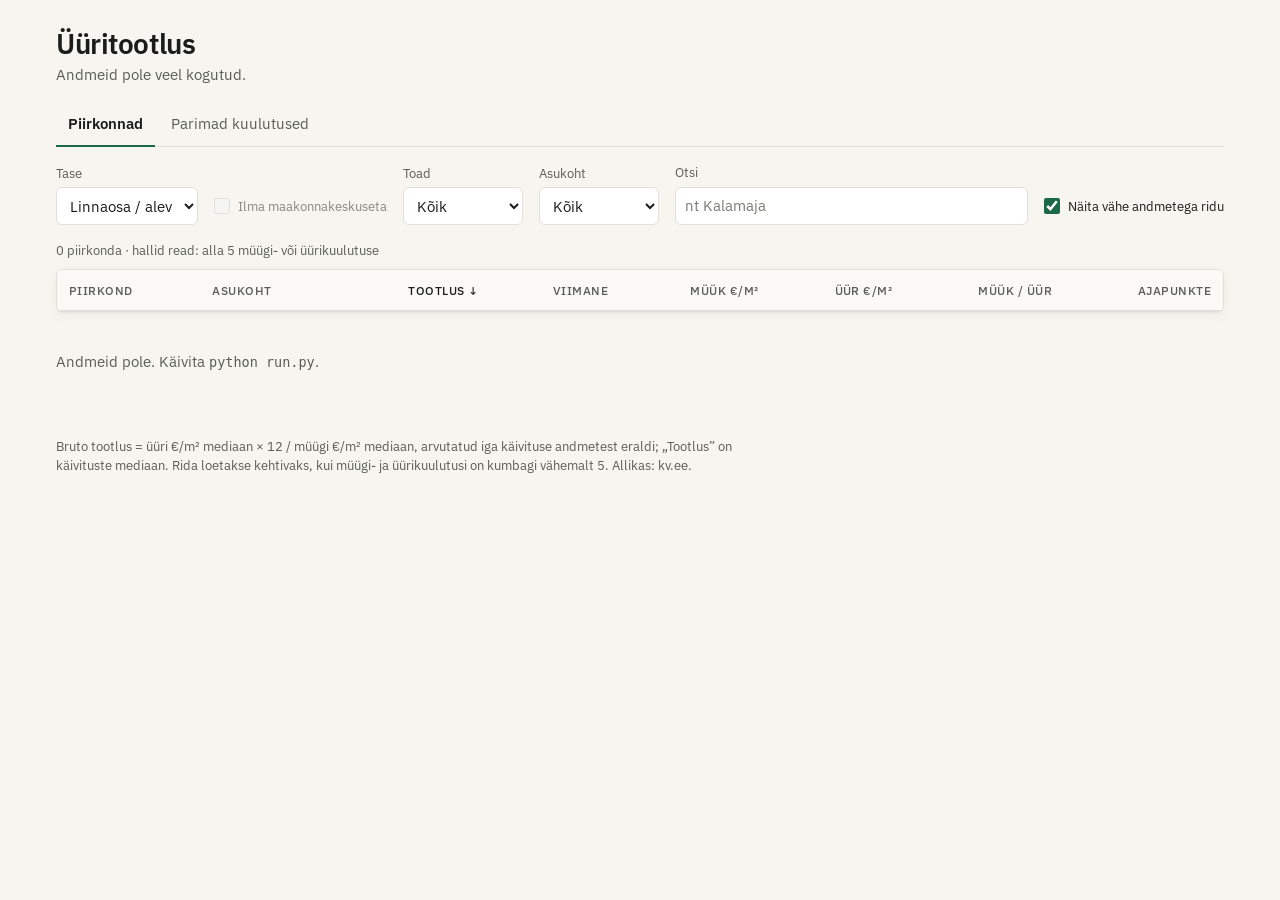
==== docs/index.html @ c7074e28 "feat: veebileht piirkondade ja kuulutuste vaatega Co-Authored-By: Claude Opus 5.5 <noreply@anthropic" ====
<!doctype html>
<html lang="et">
<head>
  <meta charset="utf-8">
  <meta name="viewport" content="width=device-width, initial-scale=1">
  <meta name="color-scheme" content="light dark">
  <title>Üüritootlus</title>
  <link rel="preconnect" href="https://fonts.googleapis.com">
  <link rel="preconnect" href="https://fonts.gstatic.com" crossorigin>
  <link rel="stylesheet" href="https://fonts.googleapis.com/css2?family=IBM+Plex+Sans:wght@400;500;600&display=swap">
  <link rel="stylesheet" href="style.css">
</head>
<body>
  <header class="top">
    <div>
      <h1>Üüritootlus</h1>
      <p class="sub" id="meta">Laen andmeid…</p>
    </div>
    <div class="run" id="run" hidden>
      <button id="run-btn" type="button">Käivita uuesti</button>
      <p class="run-log" id="run-log" aria-live="polite"></p>
    </div>
  </header>

  <nav class="tabs" role="tablist" aria-label="Vaade">
    <button role="tab" data-view="regions" aria-selected="true">Piirkonnad</button>
    <button role="tab" data-view="listings" aria-selected="false">Parimad kuulutused</button>
  </nav>

  <section class="filters" aria-label="Filtrid">
    <label class="f-level">Tase
      <select id="level">
        <option value="county">Maakond</option>
        <option value="city">Linn / vald</option>
        <option value="district" selected>Linnaosa / alev</option>
        <option value="subdistrict">Asum / küla</option>
      </select>
    </label>
    <label class="f-excenter check"><input type="checkbox" id="ex-center"> Ilma maakonnakeskuseta</label>
    <label>Toad
      <select id="rooms">
        <option value="all">Kõik</option><option value="1">1</option><option value="2">2</option>
        <option value="3">3</option><option value="4+">4+</option>
      </select>
    </label>
    <label>Asukoht
      <select id="parent"><option value="">Kõik</option></select>
    </label>
    <label class="grow">Otsi <input type="search" id="query" placeholder="nt Kalamaja"></label>
    <label class="check"><input type="checkbox" id="show-thin" checked> Näita vähe andmetega ridu</label>
  </section>

  <main>
    <p class="hint" id="hint" aria-live="polite"></p>
    <div class="table-wrap" tabindex="0" role="region" aria-label="Tulemuste tabel"><table id="table"><thead></thead><tbody></tbody></table></div>
    <p class="empty" id="empty" hidden>Andmeid pole. Käivita <code>python run.py</code>.</p>
  </main>

  <footer class="foot">
    Bruto tootlus = üüri €/m² mediaan × 12 / müügi €/m² mediaan, arvutatud iga käivituse andmetest eraldi;
    „Tootlus” on käivituste mediaan. Rida loetakse kehtivaks, kui müügi- ja üürikuulutusi on kumbagi vähemalt 5.
    Allikas: kv.ee.
  </footer>
  <script src="app.js"></script>
</body>
</html>
---- docs/style.css ----
:root {
  color-scheme: light dark;
  --bg: #f6f5f0; --surface: #ffffff; --ink: #1b1d1a; --muted: #5a5d56; --line: #e1dfd7;
  --accent: #1a6847; --accent-ink: #ffffff; --thin: #767971; --head-bg: #faf9f5;
  --radius: 6px; --font: "IBM Plex Sans", system-ui, -apple-system, "Segoe UI", sans-serif;
  --shadow: 0 1px 2px rgb(30 30 20 / .06), 0 4px 14px rgb(30 30 20 / .04);
}
@media (prefers-color-scheme: dark) {
  :root { --bg: #131512; --surface: #1c1f1b; --ink: #ebeae4; --muted: #a0a299; --line: #2d312b;
    --accent: #62c79a; --accent-ink: #0b1a13; --thin: #7d8077; --head-bg: #20231f; --shadow: none; }
}
* { box-sizing: border-box; }
html { -webkit-text-size-adjust: 100%; }
body { margin: 0; background: var(--bg); color: var(--ink); font: 15px/1.5 var(--font); }
::selection { background: color-mix(in srgb, var(--accent) 30%, transparent); }
:focus-visible { outline: 2px solid var(--accent); outline-offset: 2px; }
.top, .tabs, .filters, main, .foot { max-width: 1200px; margin: 0 auto; padding-left: 16px; padding-right: 16px; }
.top { display: flex; justify-content: space-between; align-items: flex-end; gap: 16px; padding-top: 28px; padding-bottom: 16px; flex-wrap: wrap; }
h1 { margin: 0; font-size: 1.75rem; font-weight: 600; letter-spacing: -0.015em; line-height: 1.15; text-wrap: balance; }
.sub { margin: 4px 0 0; color: var(--muted); }
.run { text-align: right; }
.run button { background: var(--accent); color: var(--accent-ink); border: 0; border-radius: var(--radius); padding: 10px 16px; min-height: 44px; font: inherit; font-weight: 600; cursor: pointer; transition: filter .15s; }
.run button:hover:not(:disabled) { filter: brightness(1.08); }
.run button:disabled { opacity: .6; cursor: progress; }
.run-log { margin: 6px 0 0; color: var(--muted); font-size: 13px; min-height: 1.2em; }
.tabs { display: flex; gap: 4px; position: relative; }
.tabs::after { content: ""; position: absolute; left: 16px; right: 16px; bottom: 0; border-bottom: 1px solid var(--line); }
.tabs button { background: none; border: 0; border-bottom: 2px solid transparent; padding: 10px 12px; min-height: 44px; font: inherit; color: var(--muted); cursor: pointer; position: relative; z-index: 1; }
.tabs button:hover { color: var(--ink); }
.tabs button[aria-selected="true"] { color: var(--ink); border-color: var(--accent); font-weight: 600; }
.filters { display: flex; flex-wrap: wrap; gap: 12px 16px; align-items: flex-end; padding-top: 16px; padding-bottom: 8px; }
.filters label { display: flex; flex-direction: column; gap: 4px; font-size: 13px; color: var(--muted); }
.filters label.check { flex-direction: row; align-items: center; gap: 8px; padding-bottom: 9px; color: var(--ink); }
.filters label.grow { flex: 1 1 180px; }
.filters select, .filters input[type=search] { font: inherit; font-size: 15px; color: var(--ink); background: var(--surface); border: 1px solid var(--line); border-radius: var(--radius); padding: 7px 9px; min-width: 120px; min-height: 38px; max-width: 100%; }
.filters input::placeholder { color: var(--muted); opacity: .8; }
.filters input[type=checkbox] { accent-color: var(--accent); width: 16px; height: 16px; margin: 0; }
.filters label:has(input:disabled) { opacity: .5; }
[hidden] { display: none !important; }
.hint { color: var(--muted); font-size: 13px; margin: 8px 0; }
.table-wrap { overflow-x: auto; background: var(--surface); border: 1px solid var(--line); border-radius: var(--radius); box-shadow: var(--shadow); scrollbar-color: var(--line) transparent; }
table { width: 100%; border-collapse: collapse; font-variant-numeric: tabular-nums; }
th, td { padding: 9px 12px; text-align: left; border-bottom: 1px solid var(--line); white-space: nowrap; }
thead th { background: var(--head-bg); }
tbody tr:last-child td { border-bottom: 0; }
th button { all: unset; cursor: pointer; font-size: 12px; font-weight: 500; text-transform: uppercase; letter-spacing: .04em; color: var(--muted); }
th button:hover { color: var(--ink); }
th button:focus-visible { outline: 2px solid var(--accent); outline-offset: 3px; border-radius: 2px; }
th[aria-sort="ascending"] button, th[aria-sort="descending"] button { color: var(--ink); }
th[aria-sort="ascending"] button::after { content: " ↑"; }
th[aria-sort="descending"] button::after { content: " ↓"; }
.num { text-align: right; }
td.strong { font-weight: 600; color: var(--accent); }
td.muted { color: var(--muted); }
tr.thin td, tr.thin td.strong, tr.thin td.muted { color: var(--thin); font-weight: 400; }
tbody tr:hover { background: color-mix(in srgb, var(--accent) 6%, transparent); }
a { color: var(--accent); text-decoration: none; }
a:hover { text-decoration: underline; text-underline-offset: 3px; }
code { font-size: .9em; }
.empty { color: var(--muted); padding: 24px 0; }
.foot { color: var(--muted); font-size: 13px; padding-top: 24px; padding-bottom: 40px; max-width: 760px; margin-left: max(0px, calc((100% - 1200px) / 2)); }
@media (max-width: 640px) {
  .top { padding-top: 20px; }
  .filters > label:not(.check):not(.grow) { flex: 1 1 calc(50% - 8px); }
  .filters select { width: 100%; min-width: 0; }
  .filters label.grow { flex-basis: 100%; }
  .filters label.check { flex-basis: 100%; padding-bottom: 0; min-height: 32px; }
  .tabs button { flex: 1; white-space: nowrap; padding-left: 6px; padding-right: 6px; }
  td:first-child, th:first-child { position: sticky; left: 0; background: var(--surface); }
  thead th:first-child { background: var(--head-bg); }
}
@media (prefers-reduced-motion: reduce) { * { transition: none !important; } }
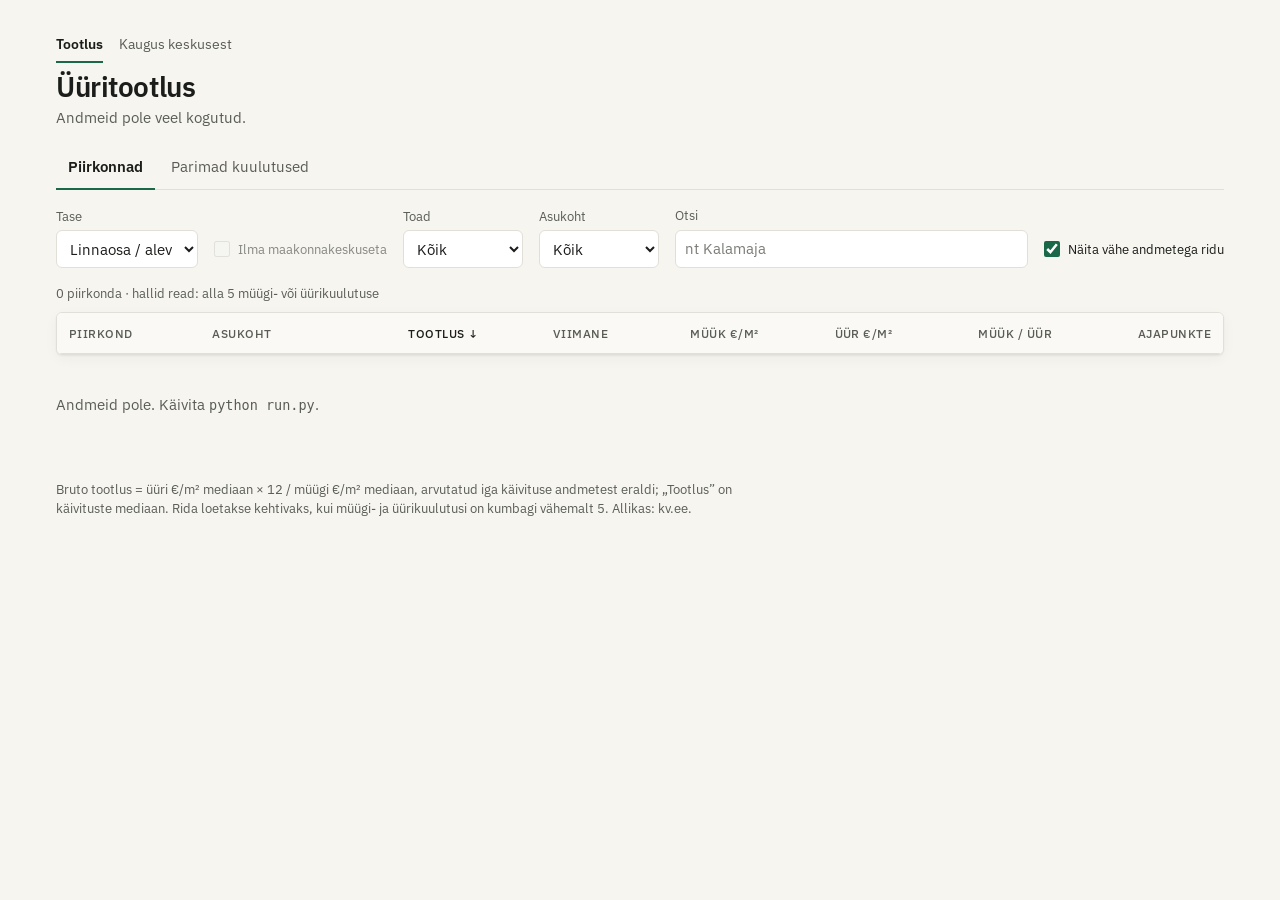
==== commit c6eeee32: "feat: leht kaugus keskusest (kaart, graafikud, alahinnatud) Co-Authored-By: Claude Opus 5.5 <noreply" ====
--- a/docs/index.html
+++ b/docs/index.html
@@ -13,6 +13,10 @@
 <body>
   <header class="top">
     <div>
+      <nav class="site-nav" aria-label="Lehed">
+        <a href="index.html" aria-current="page">Tootlus</a>
+        <a href="mudel.html">Kaugus keskusest</a>
+      </nav>
       <h1>Üüritootlus</h1>
       <p class="sub" id="meta">Laen andmeid…</p>
     </div>
--- a/docs/style.css
+++ b/docs/style.css
@@ -70,3 +70,39 @@
   thead th:first-child { background: var(--head-bg); }
 }
 @media (prefers-reduced-motion: reduce) { * { transition: none !important; } }
+
+/* --- Mudeli leht: diverging skaala (sinine = odavam kui mudel, oranž = kallim); valideeritud dataviz-validaatoriga,
+       CVD ΔE >= 20 (protan), normaalnägemine ΔE >= 26 --- */
+:root { --good: #1f6fb2; --bad: #c2551f; --neutral: #e8e6df; }
+@media (prefers-color-scheme: dark) { :root { --good: #4b97d8; --bad: #d96d3d; --neutral: #3a3e37; } }
+.site-nav { display: flex; gap: 16px; margin-bottom: 8px; font-size: 14px; }
+.site-nav a { color: var(--muted); padding: 6px 0; min-height: 32px; border-bottom: 2px solid transparent; }
+.site-nav a:hover { color: var(--ink); text-decoration: none; }
+.site-nav a[aria-current="page"] { color: var(--ink); font-weight: 600; border-bottom-color: var(--accent); }
+.stats { display: grid; grid-template-columns: repeat(auto-fit, minmax(170px, 1fr)); gap: 12px; margin: 16px 0; }
+.stat { background: var(--surface); border: 1px solid var(--line); border-radius: var(--radius); padding: 10px 12px; display: grid; gap: 2px; box-shadow: var(--shadow); font-variant-numeric: tabular-nums; }
+.stat-k { font-size: 12px; color: var(--muted); }
+.stat-v { font-weight: 600; font-size: 1.1rem; }
+.stat-v2 { color: var(--muted); }
+#map { height: 460px; border-radius: var(--radius); border: 1px solid var(--line); background: var(--head-bg); }
+.legend { display: flex; flex-wrap: wrap; align-items: center; gap: 4px 12px; font-size: 13px; color: var(--muted); margin: 8px 0 0; }
+.legend .ramp { display: inline-flex; flex-wrap: wrap; align-items: center; gap: 4px 6px; max-width: 100%; }
+.legend .bar { width: 120px; height: 10px; border-radius: 5px; border: 1px solid var(--line);
+  background: linear-gradient(90deg, var(--good), var(--neutral), var(--bad)); }
+.charts { display: grid; grid-template-columns: 1fr 1fr; gap: 16px; margin: 16px 0; }
+.charts figure { margin: 0; background: var(--surface); border: 1px solid var(--line); border-radius: var(--radius); padding: 10px 10px 6px; box-shadow: var(--shadow); }
+.charts figcaption { font-size: 13px; color: var(--muted); margin-bottom: 4px; }
+.charts svg { width: 100%; height: auto; display: block; }
+svg .grid { stroke: var(--line); stroke-width: 1; }
+svg .tick { fill: var(--muted); font-size: 11px; font-family: var(--font); font-variant-numeric: tabular-nums; }
+svg .line { fill: none; stroke: var(--accent); stroke-width: 2; stroke-linejoin: round; stroke-linecap: round; }
+main h2 { font-size: 18px; font-weight: 600; margin: 28px 0 8px; }
+main h2 + .table-wrap { margin-top: 8px; }
+.table-wrap.scroll { max-height: 440px; overflow-y: auto; }
+.table-wrap.scroll thead th { position: sticky; top: 0; z-index: 2; }
+.leaflet-container { font-family: var(--font); }
+@media (max-width: 700px) { .charts { grid-template-columns: 1fr; } }
+@media (max-width: 600px) { #map { height: 340px; } }
+main .filters { padding-left: 0; padding-right: 0; }
+.table-wrap.narrow { max-width: 640px; }
+body > .empty { max-width: 1200px; margin: 0 auto; padding: 24px 16px; }
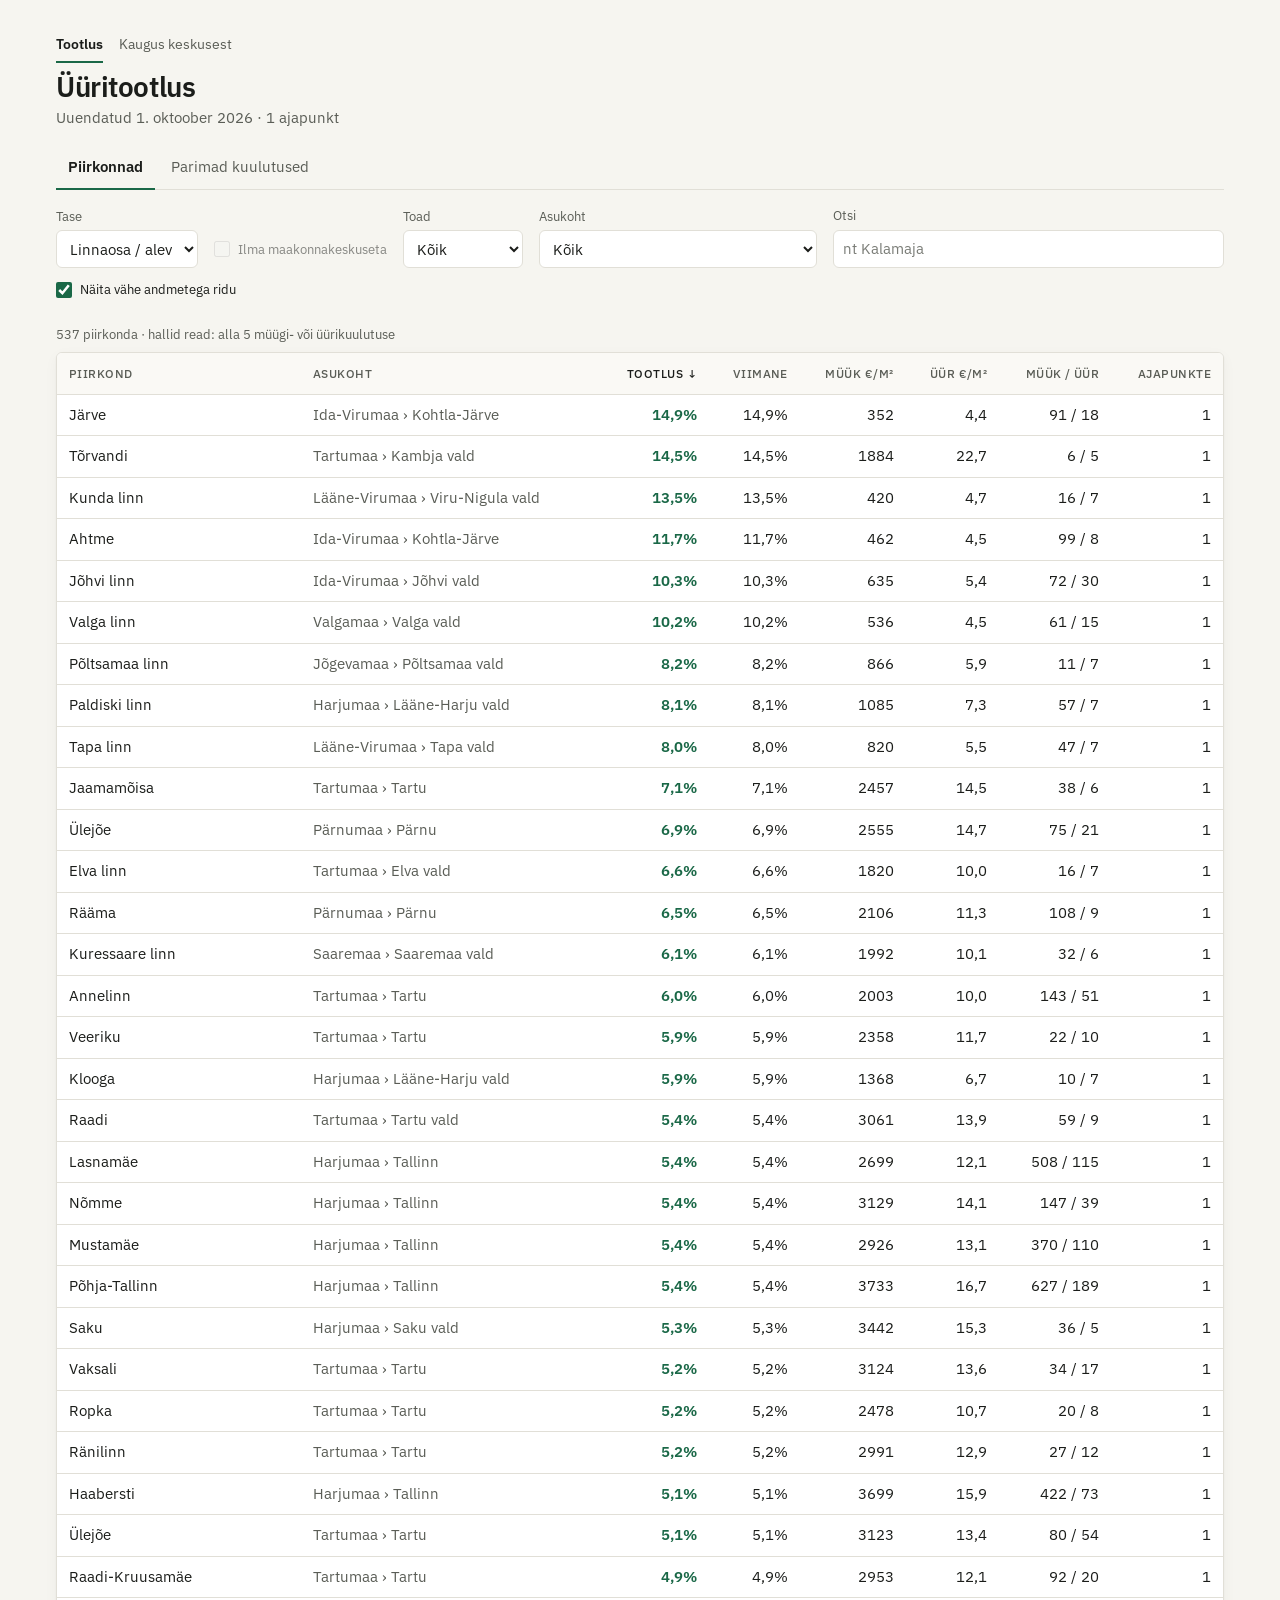
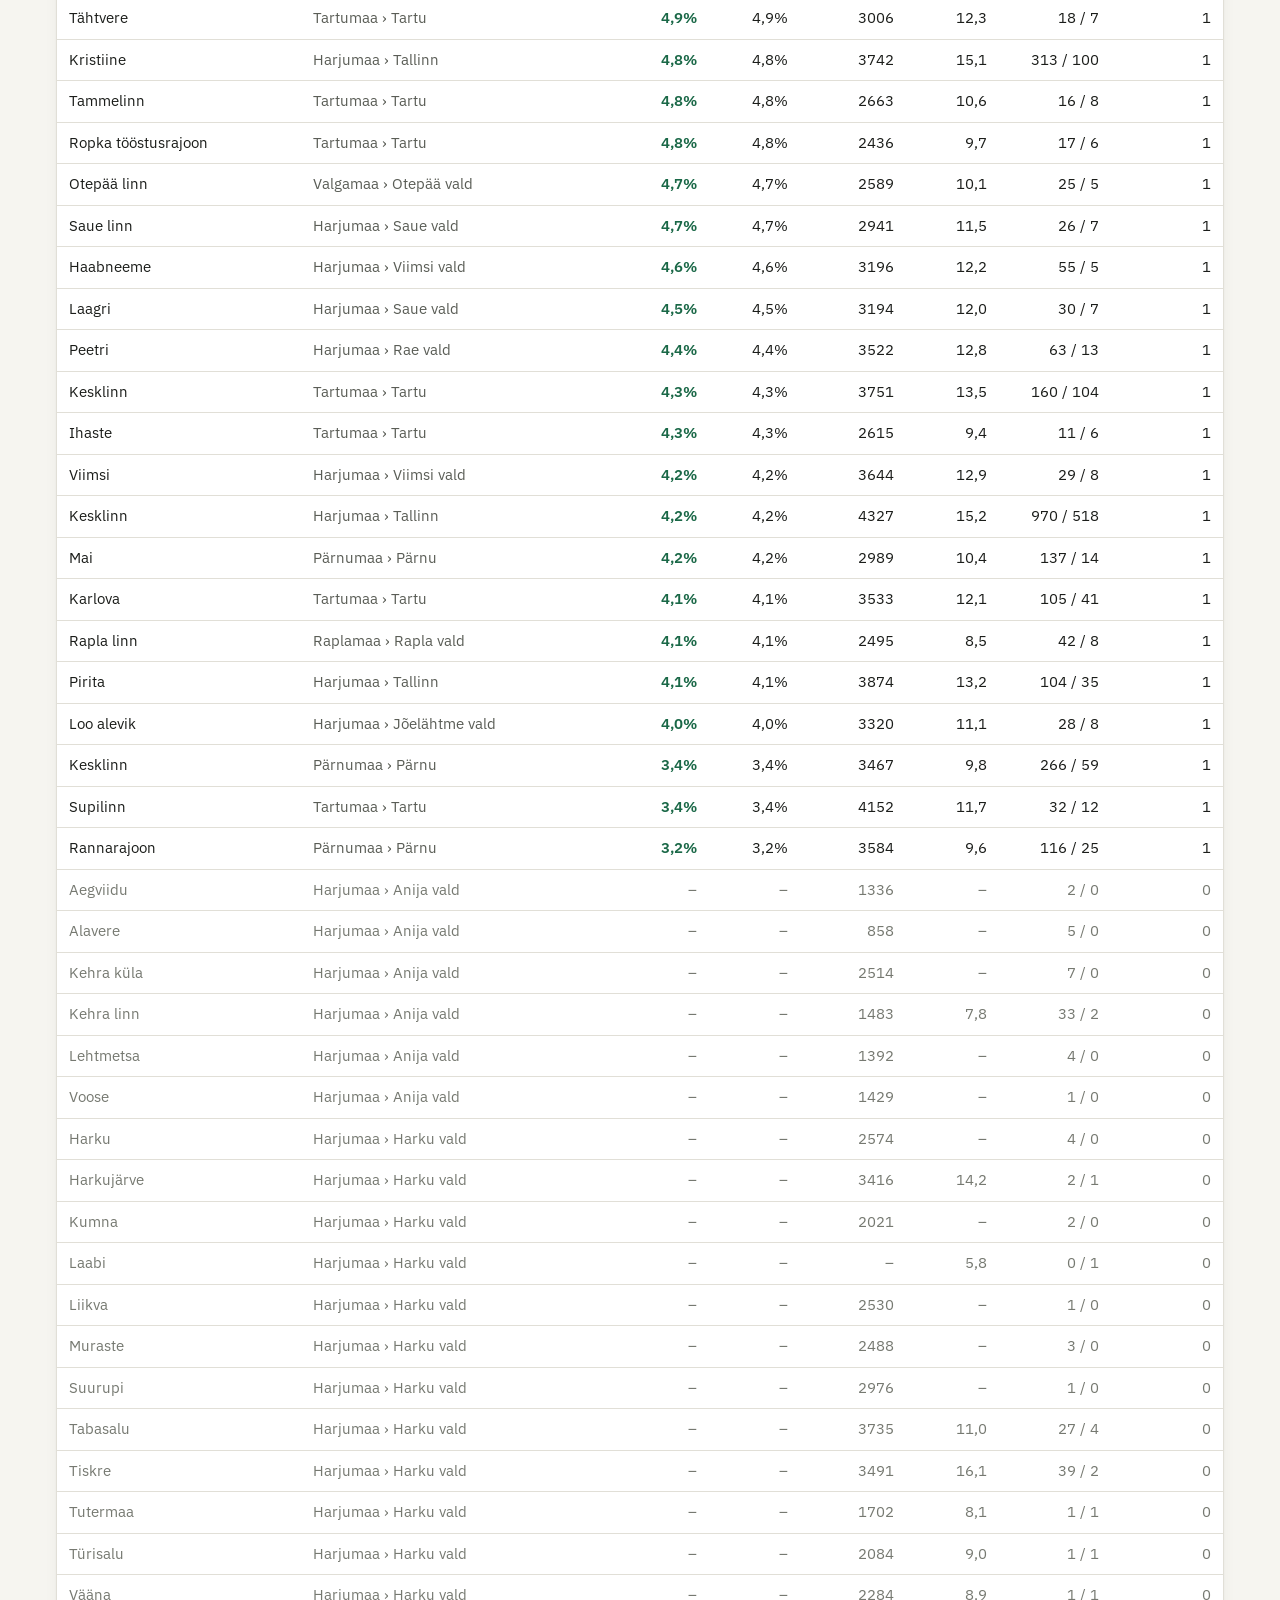
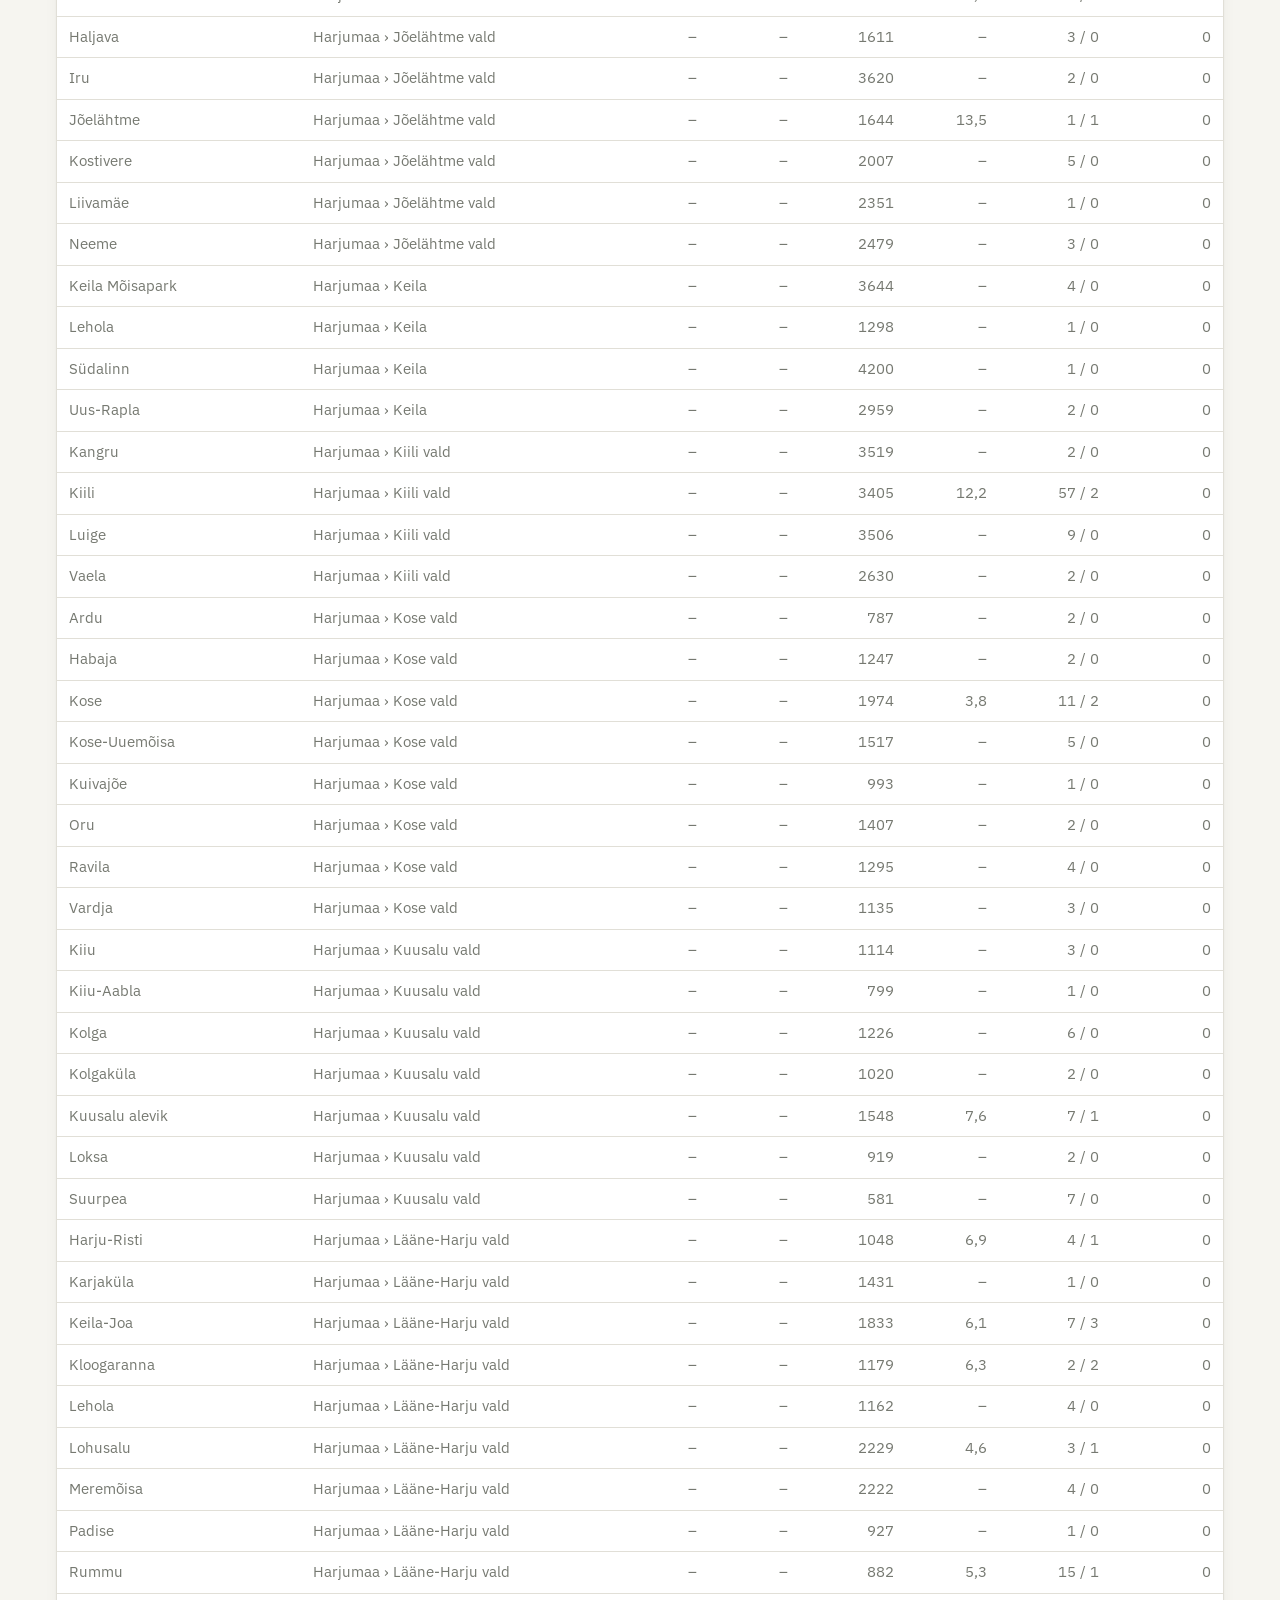
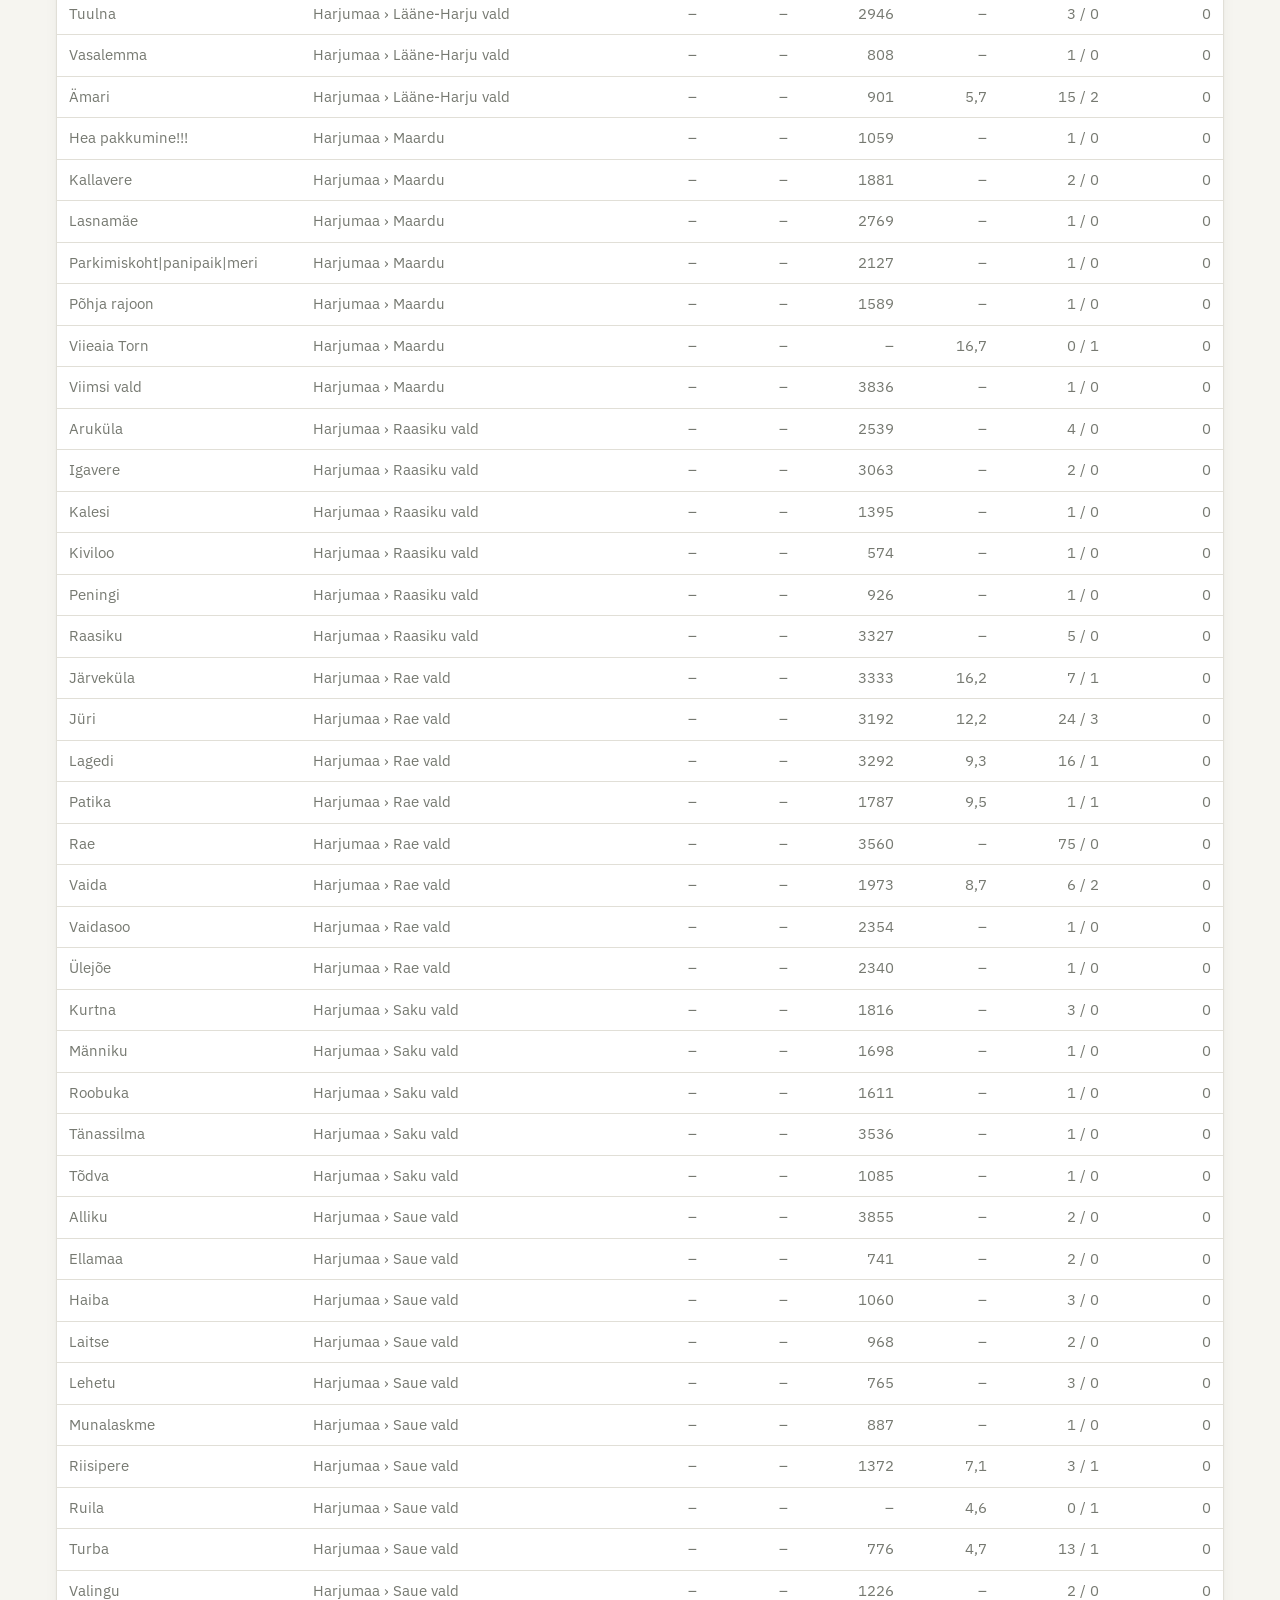
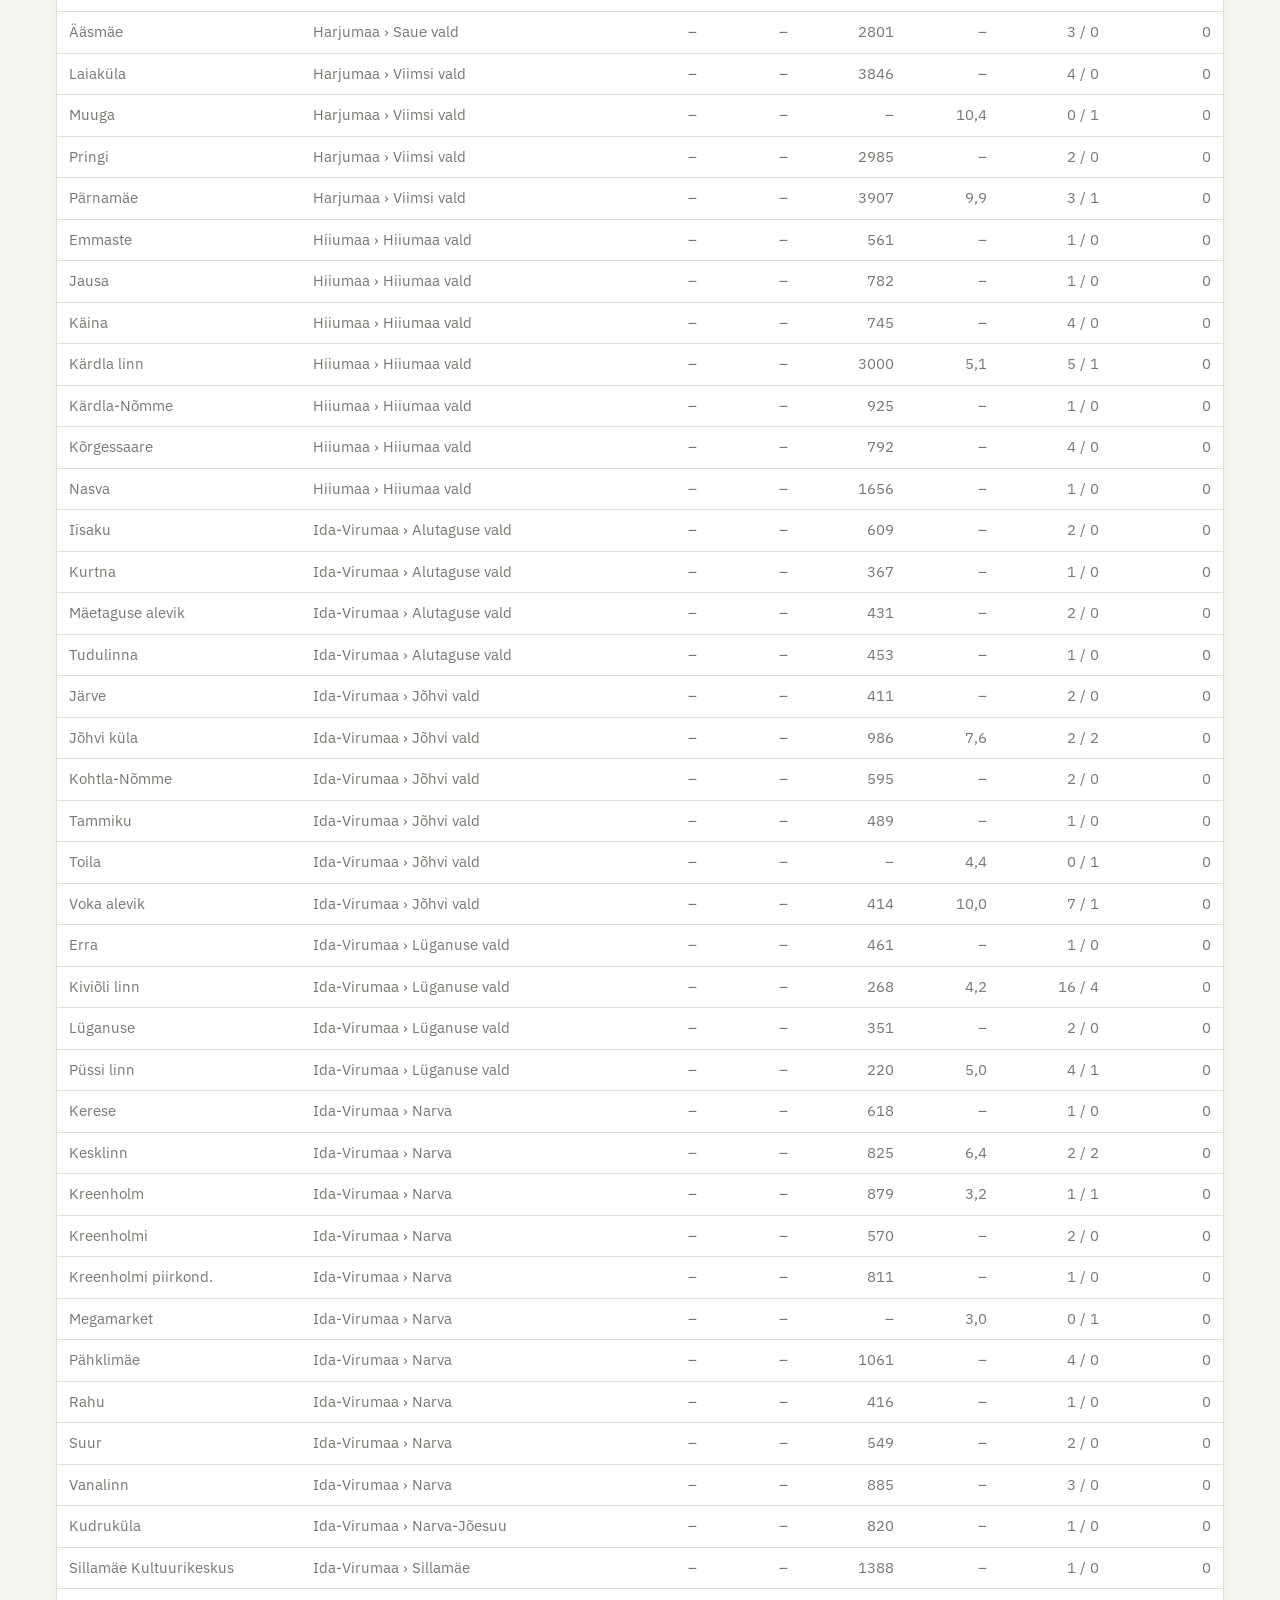
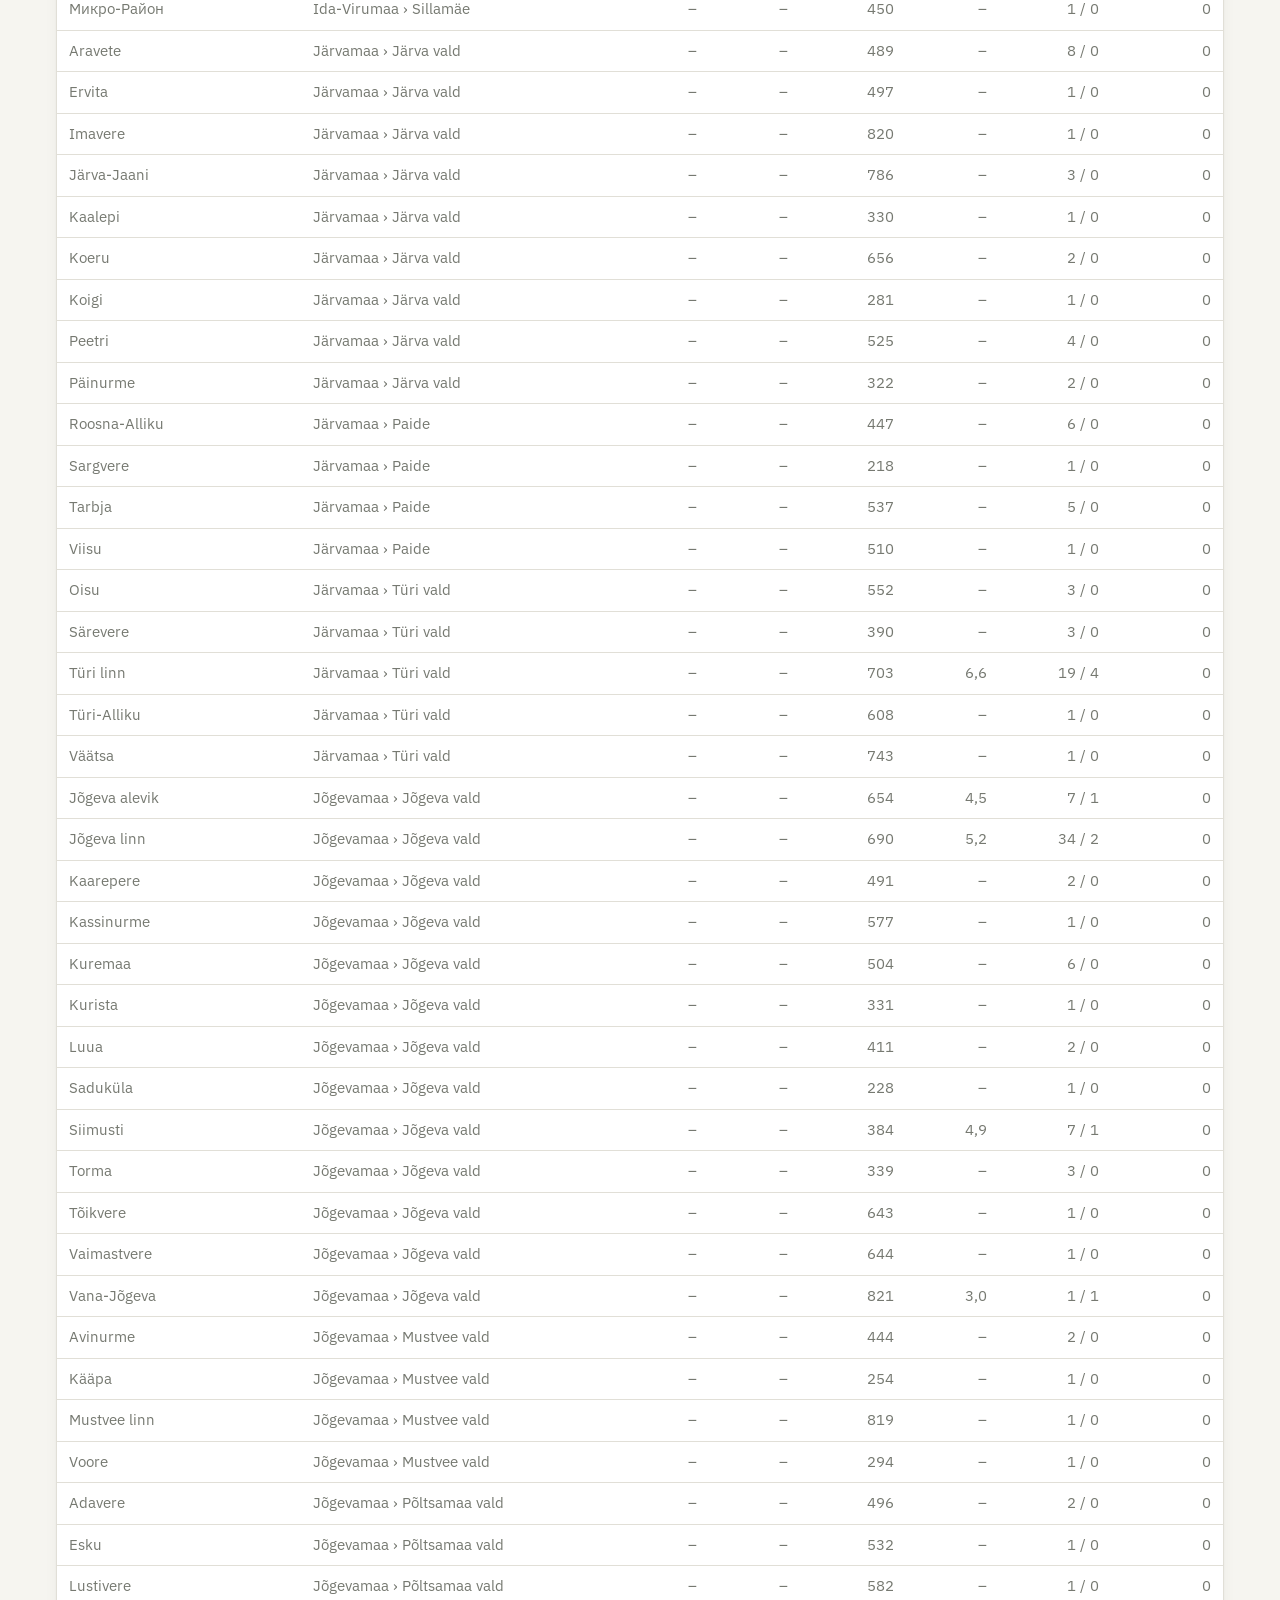
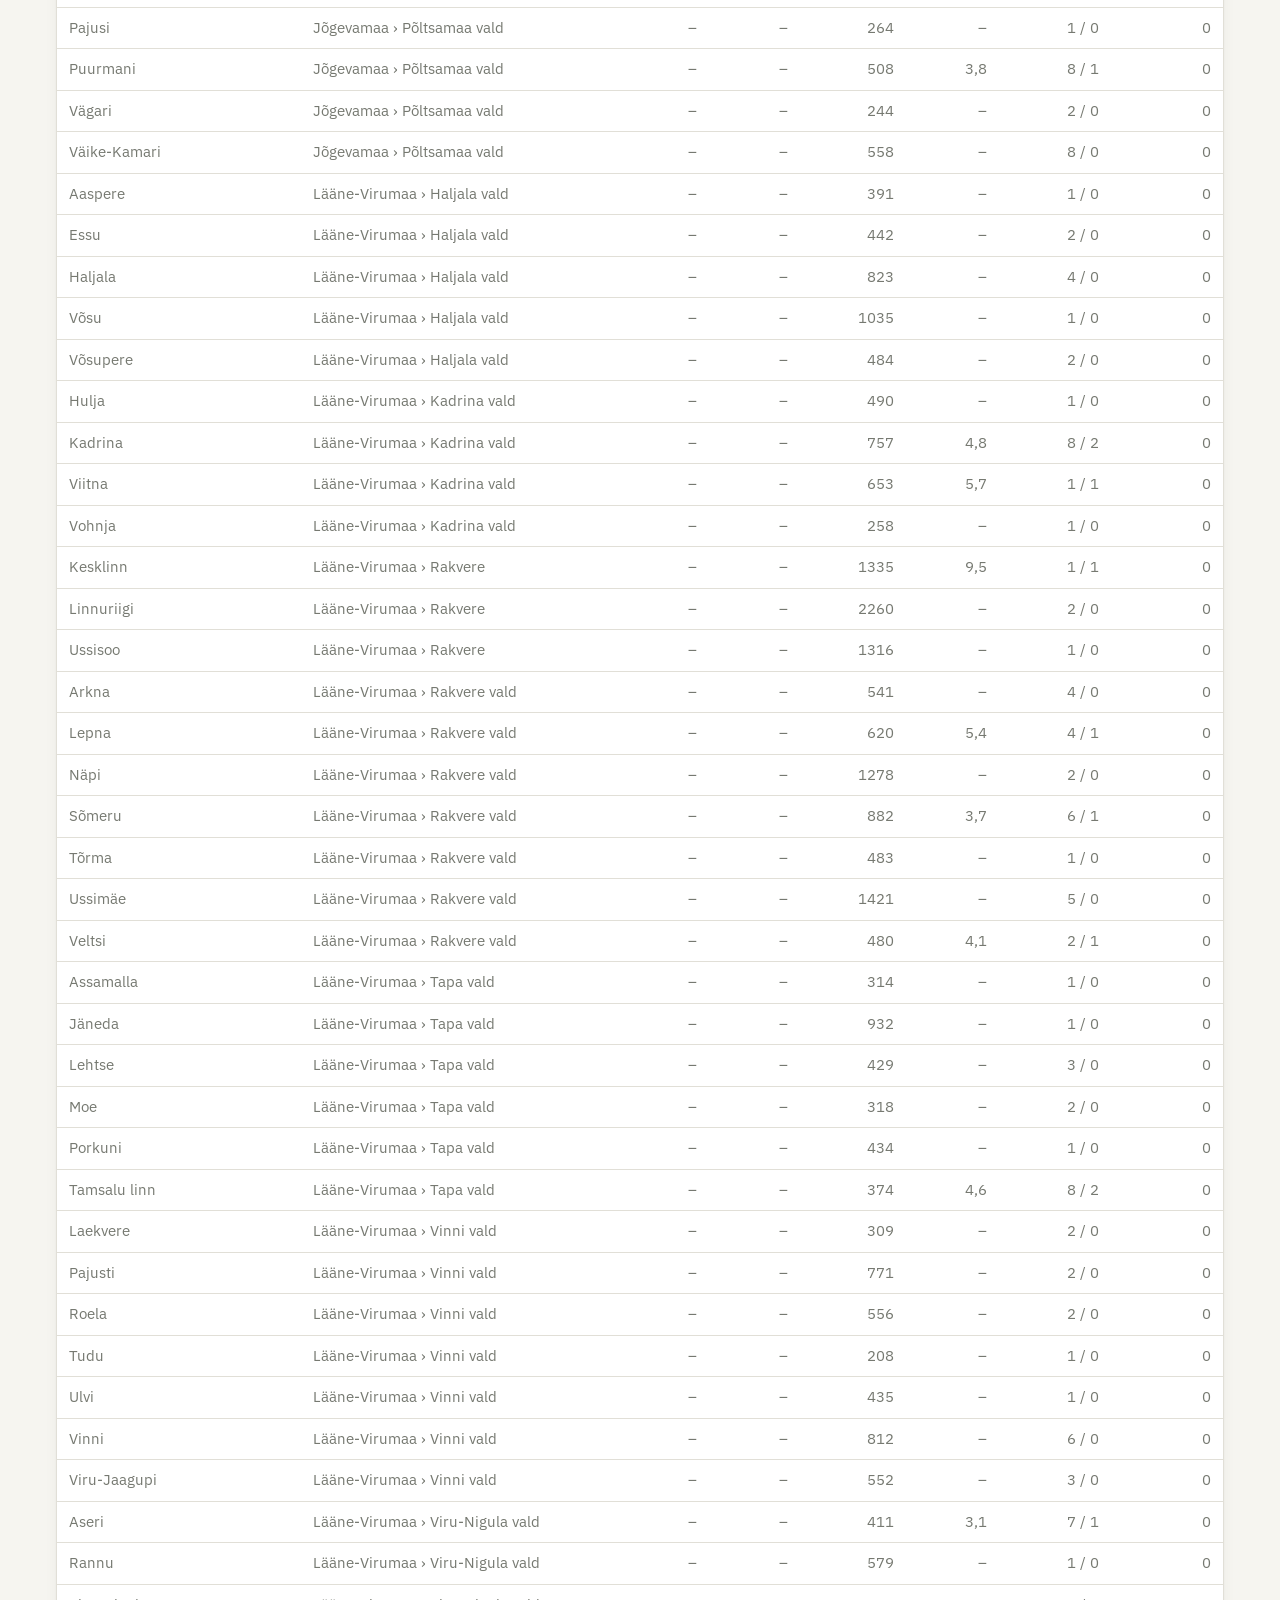
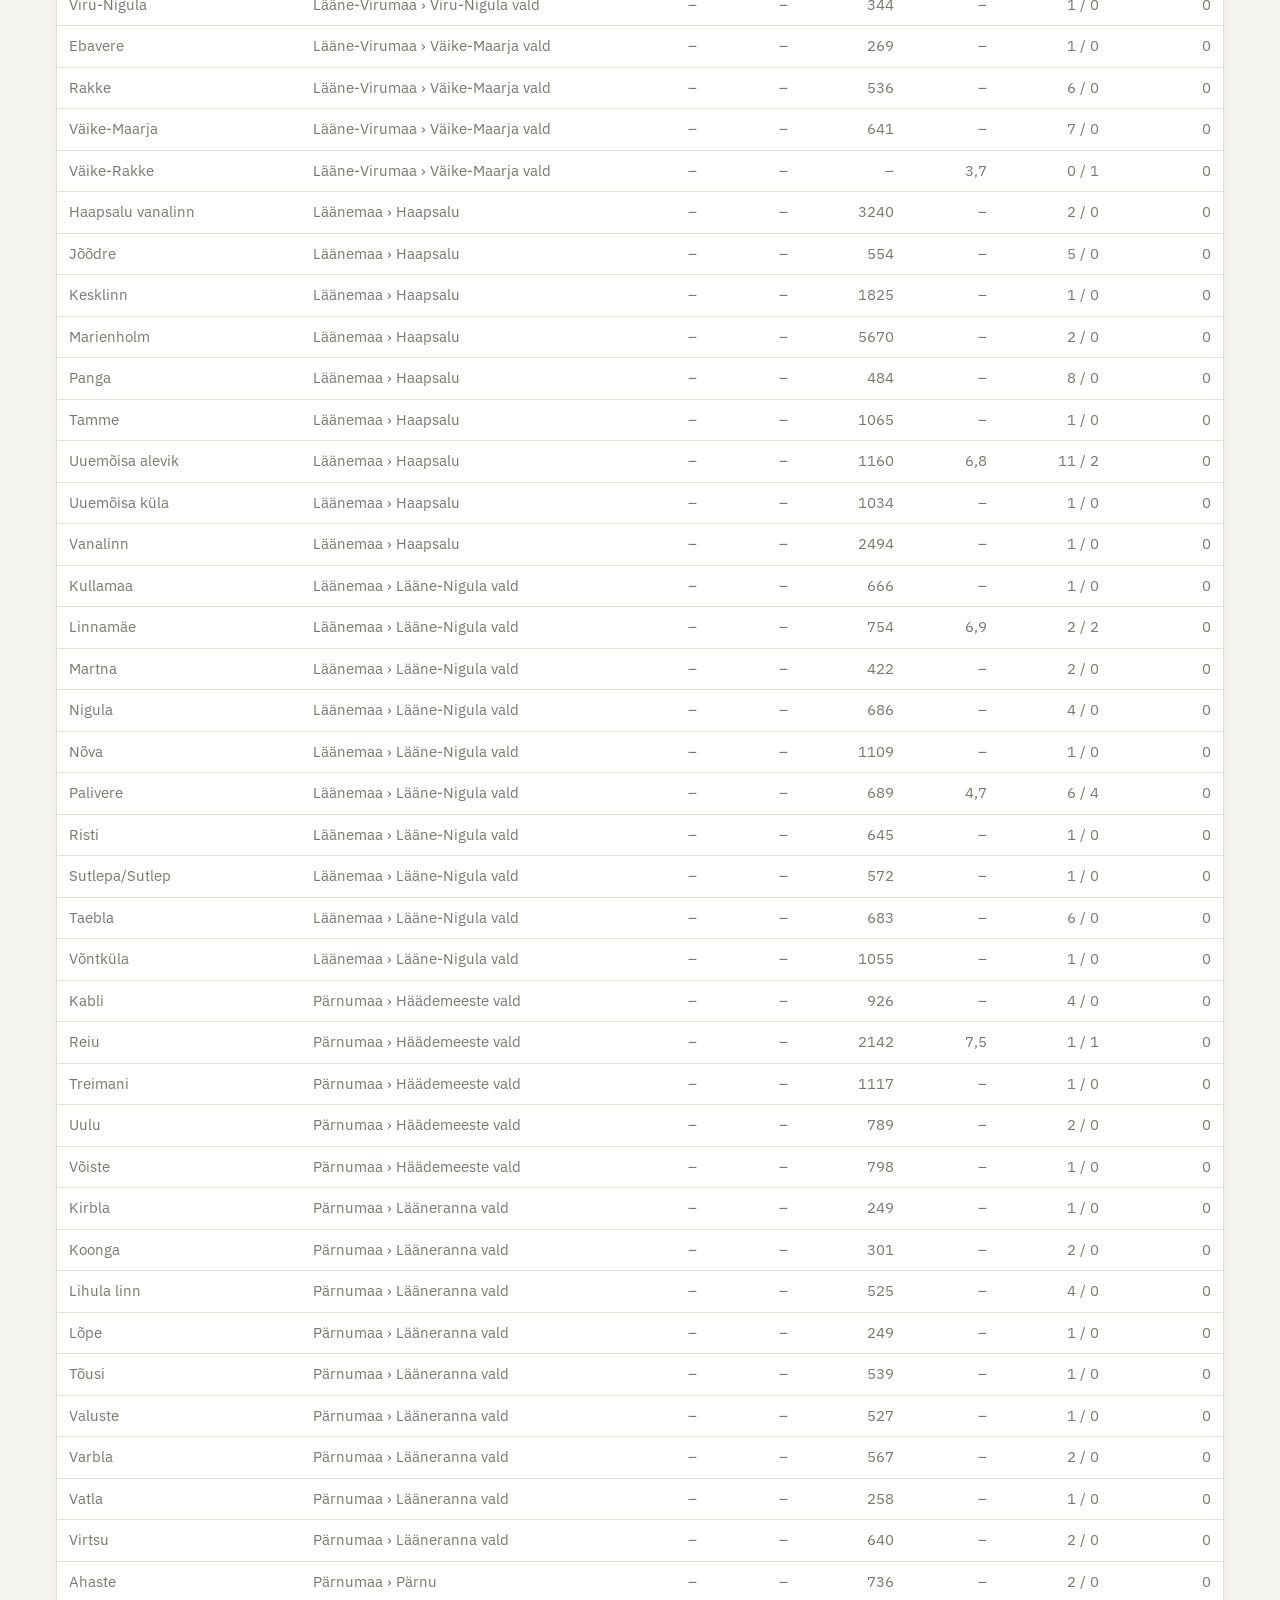
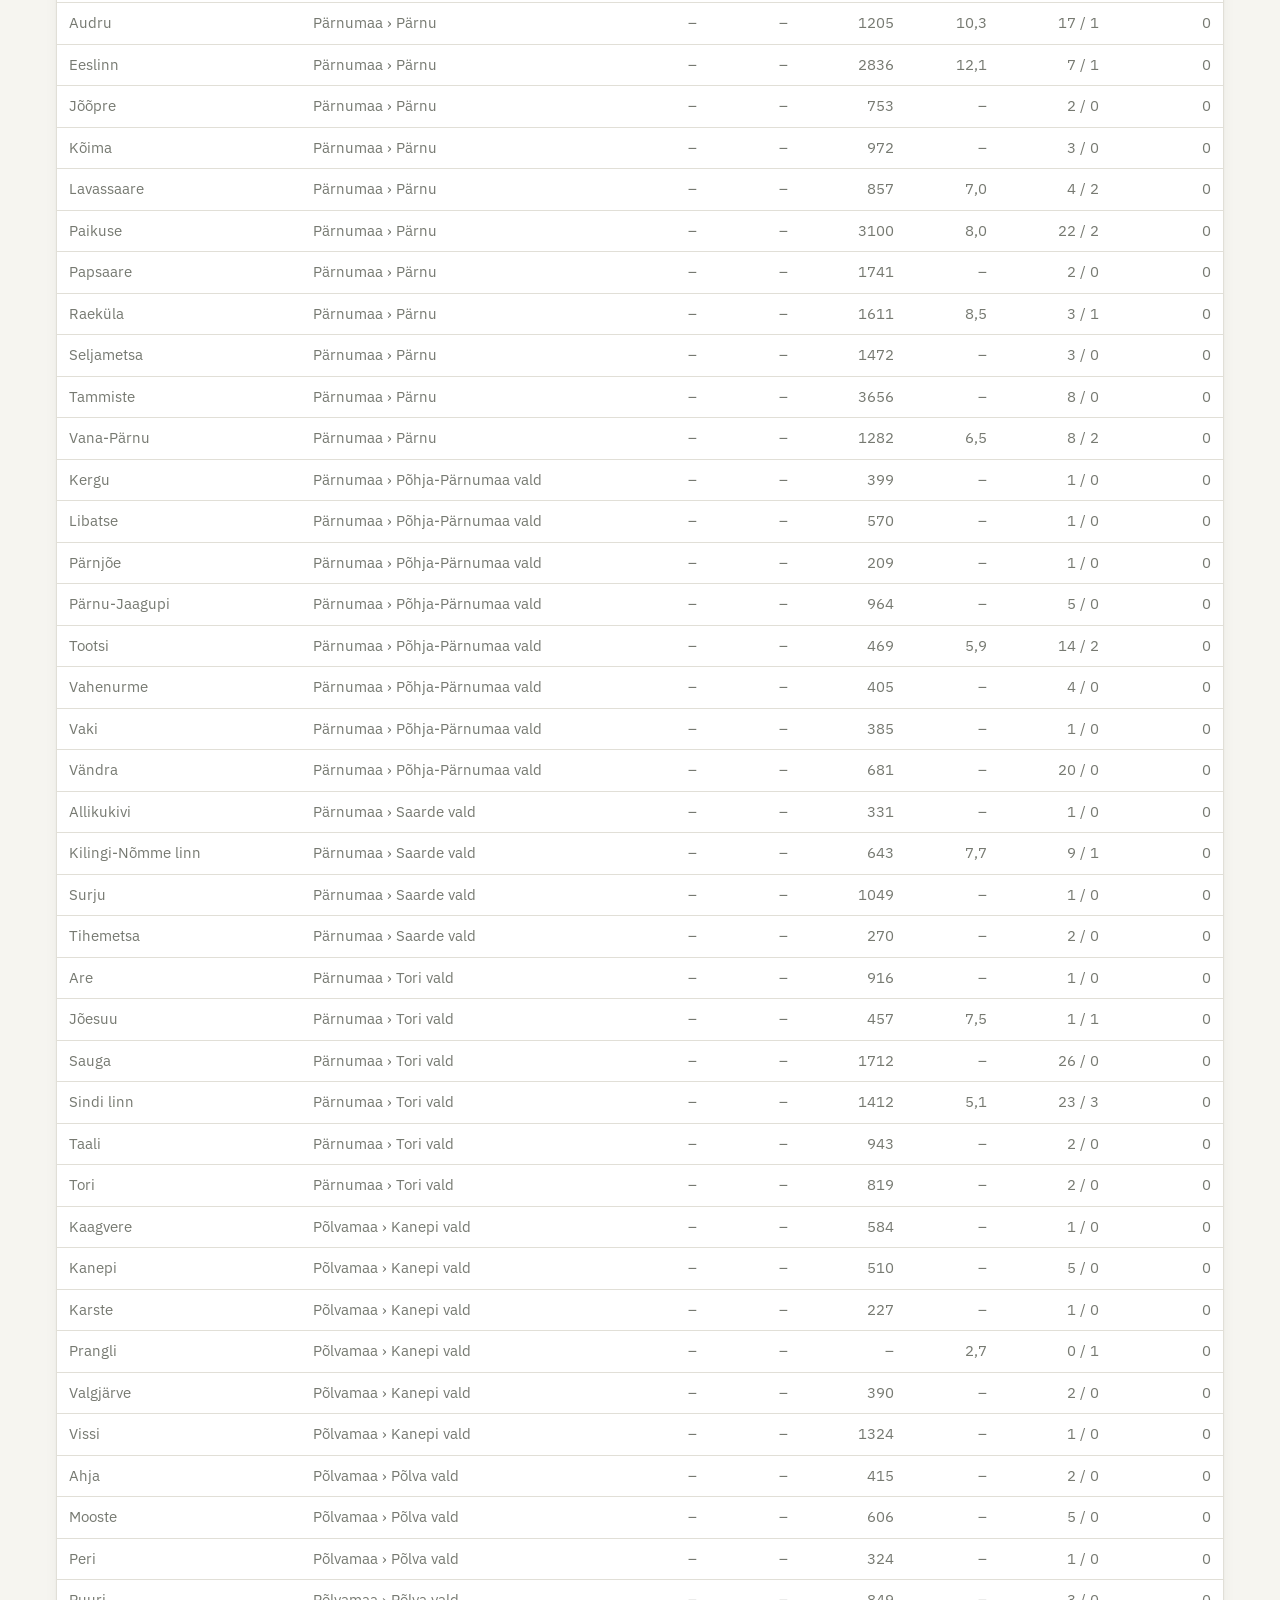
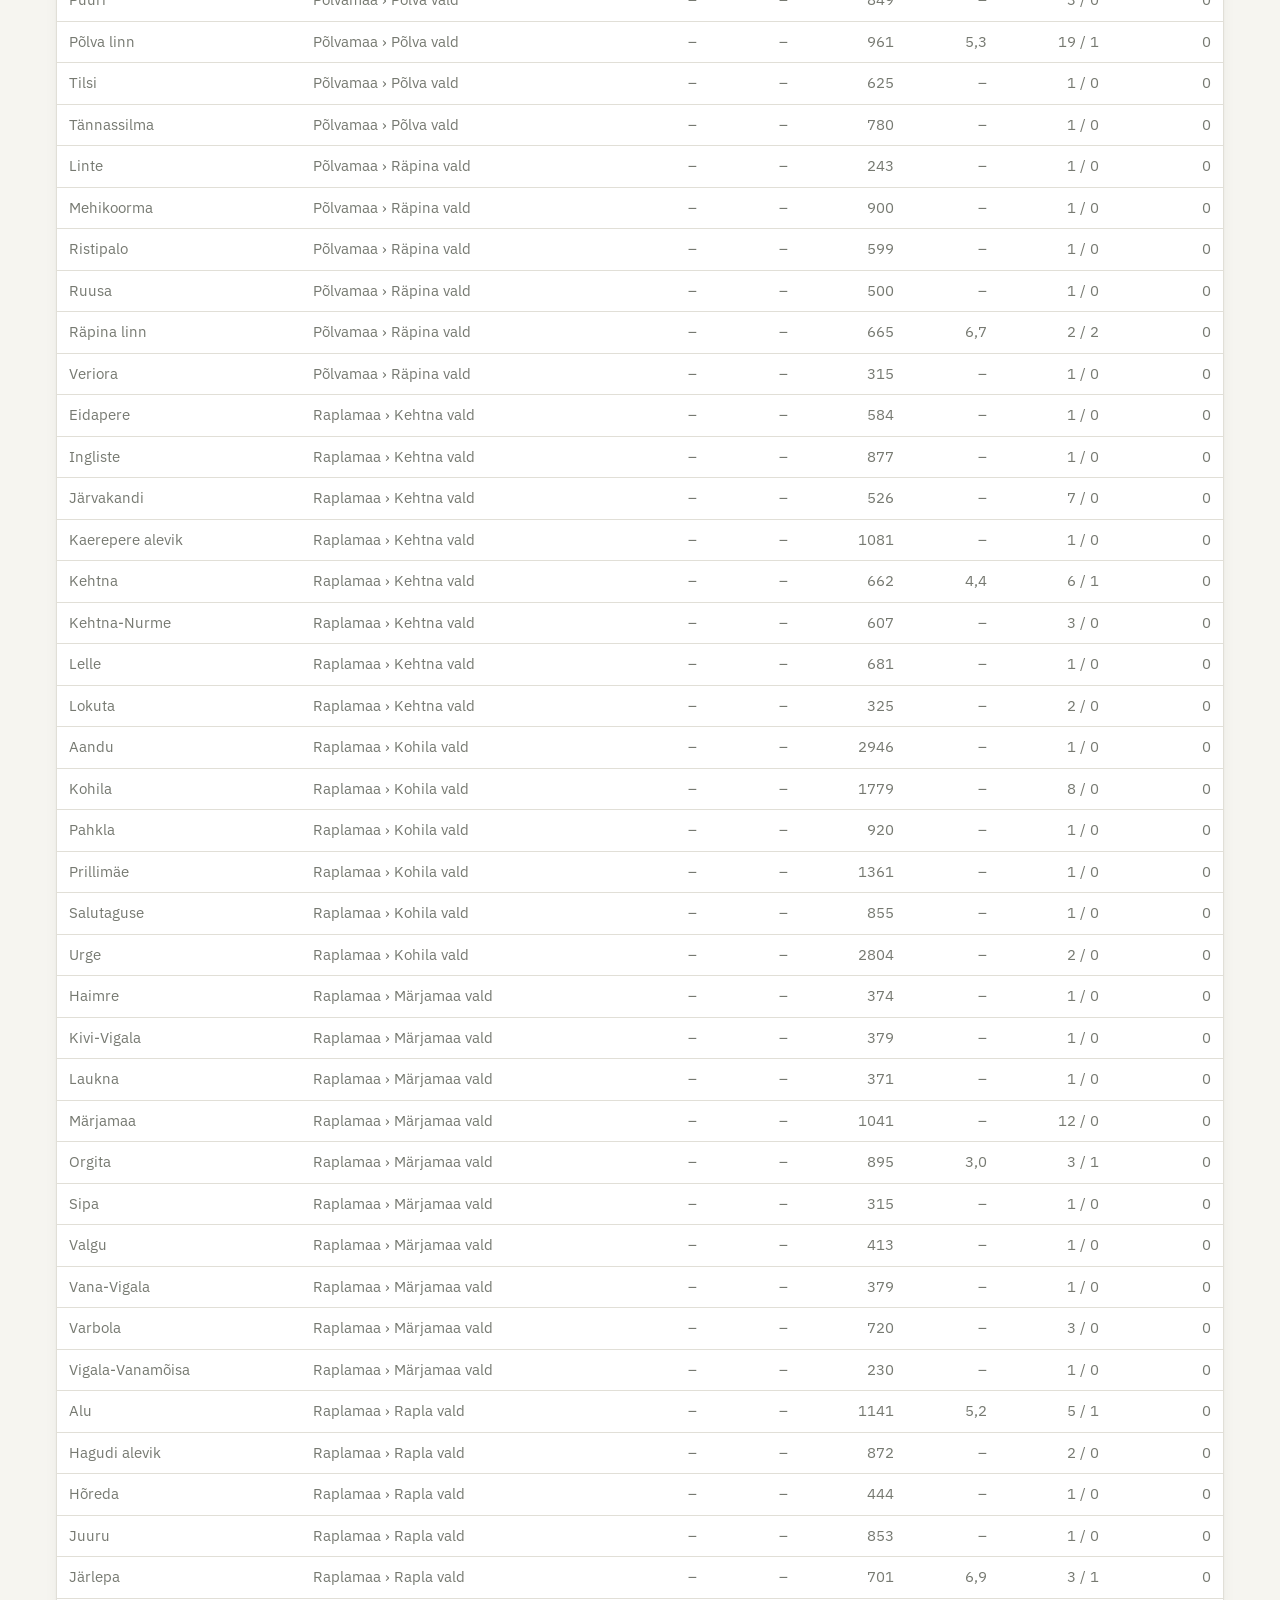
==== commit 83c12044: "fix: parimad kuulutused eelistavad maakonna v.a keskus üüri, maakonna üüriga read vaikimisi peidus Ü" ====
--- a/docs/index.html
+++ b/docs/index.html
@@ -52,6 +52,7 @@
     </label>
     <label class="grow">Otsi <input type="search" id="query" placeholder="nt Kalamaja"></label>
     <label class="check"><input type="checkbox" id="show-thin" checked> Näita vähe andmetega ridu</label>
+    <label class="f-countyrent check" hidden><input type="checkbox" id="show-county-rent"> Näita maakonna keskmise üüriga kuulutusi</label>
   </section>
 
   <main>
--- a/docs/style.css
+++ b/docs/style.css
@@ -94,7 +94,7 @@
 .charts figcaption { font-size: 13px; color: var(--muted); margin-bottom: 4px; }
 .charts svg { width: 100%; height: auto; display: block; }
 svg .grid { stroke: var(--line); stroke-width: 1; }
-svg .tick { fill: var(--muted); font-size: 11px; font-family: var(--font); font-variant-numeric: tabular-nums; }
+svg .tick { fill: var(--muted); font-size: 12px; font-family: var(--font); font-variant-numeric: tabular-nums; }
 svg .line { fill: none; stroke: var(--accent); stroke-width: 2; stroke-linejoin: round; stroke-linecap: round; }
 main h2 { font-size: 18px; font-weight: 600; margin: 28px 0 8px; }
 main h2 + .table-wrap { margin-top: 8px; }
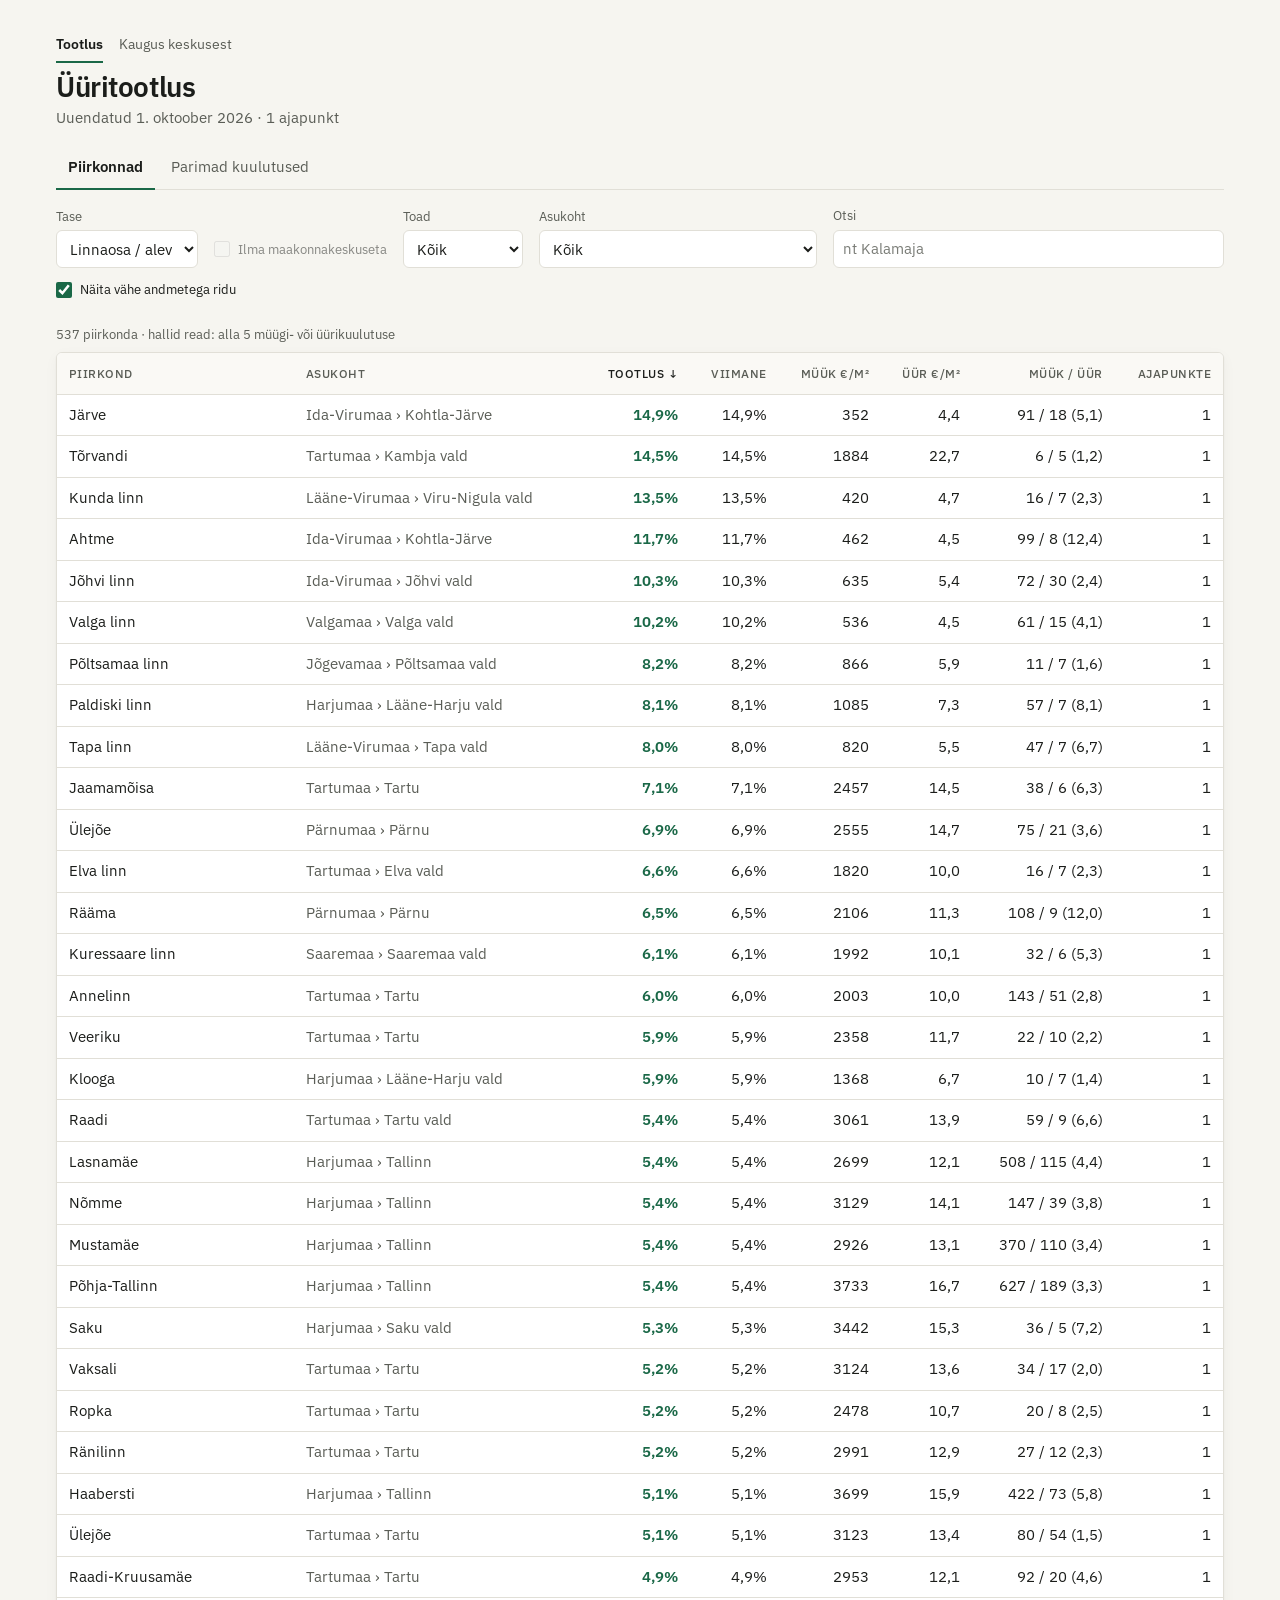
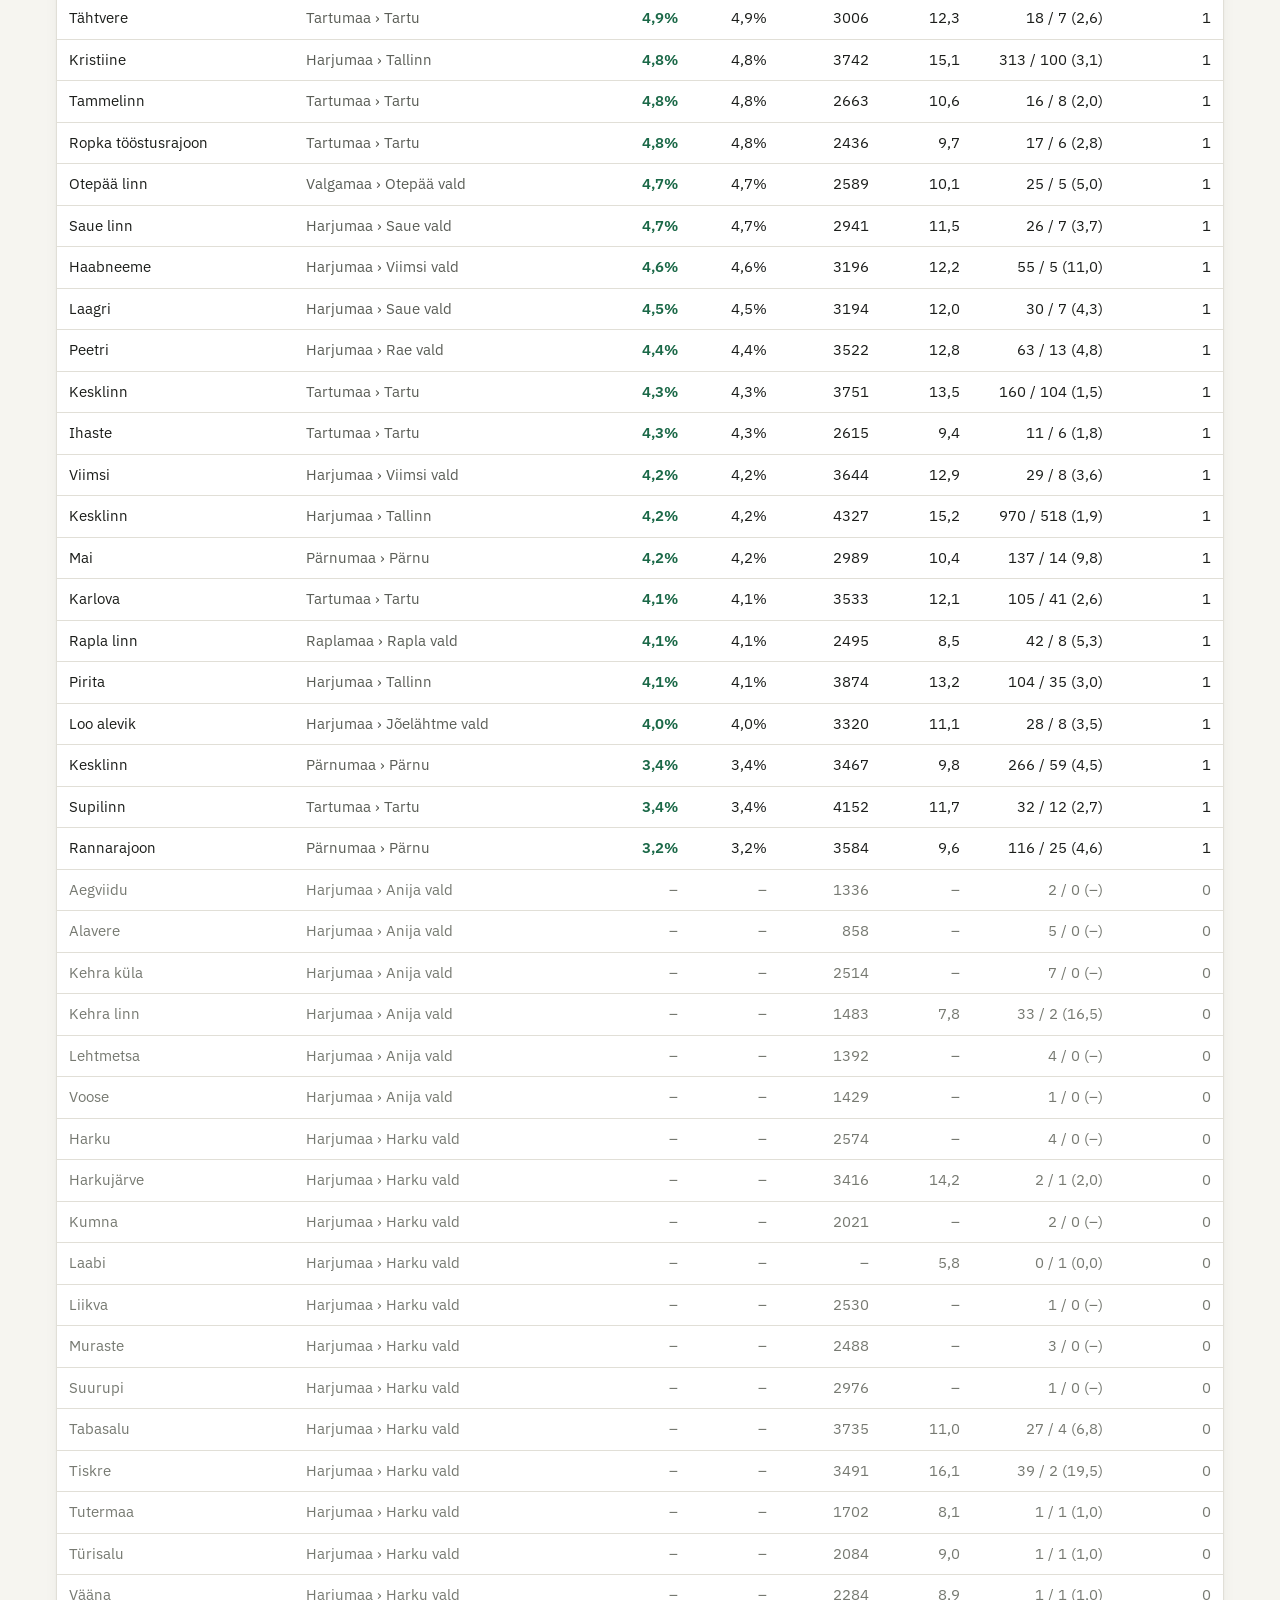
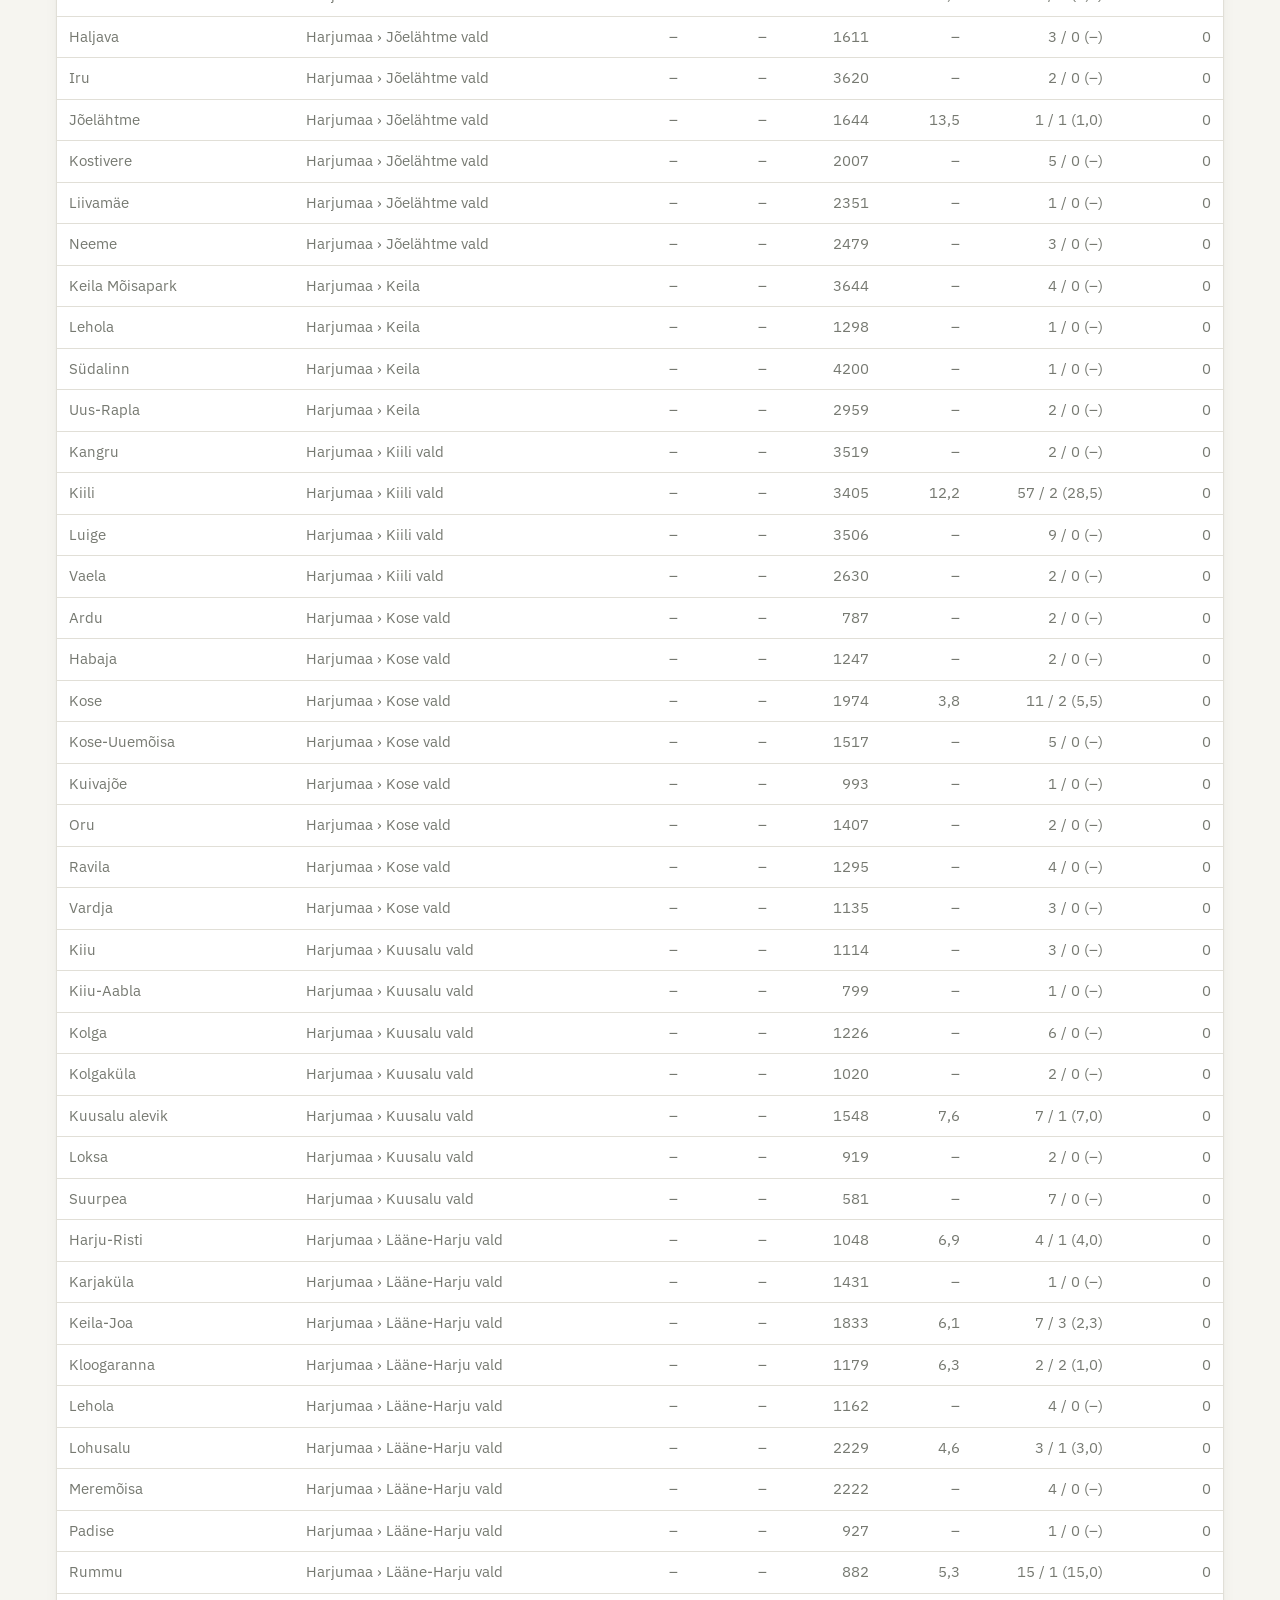
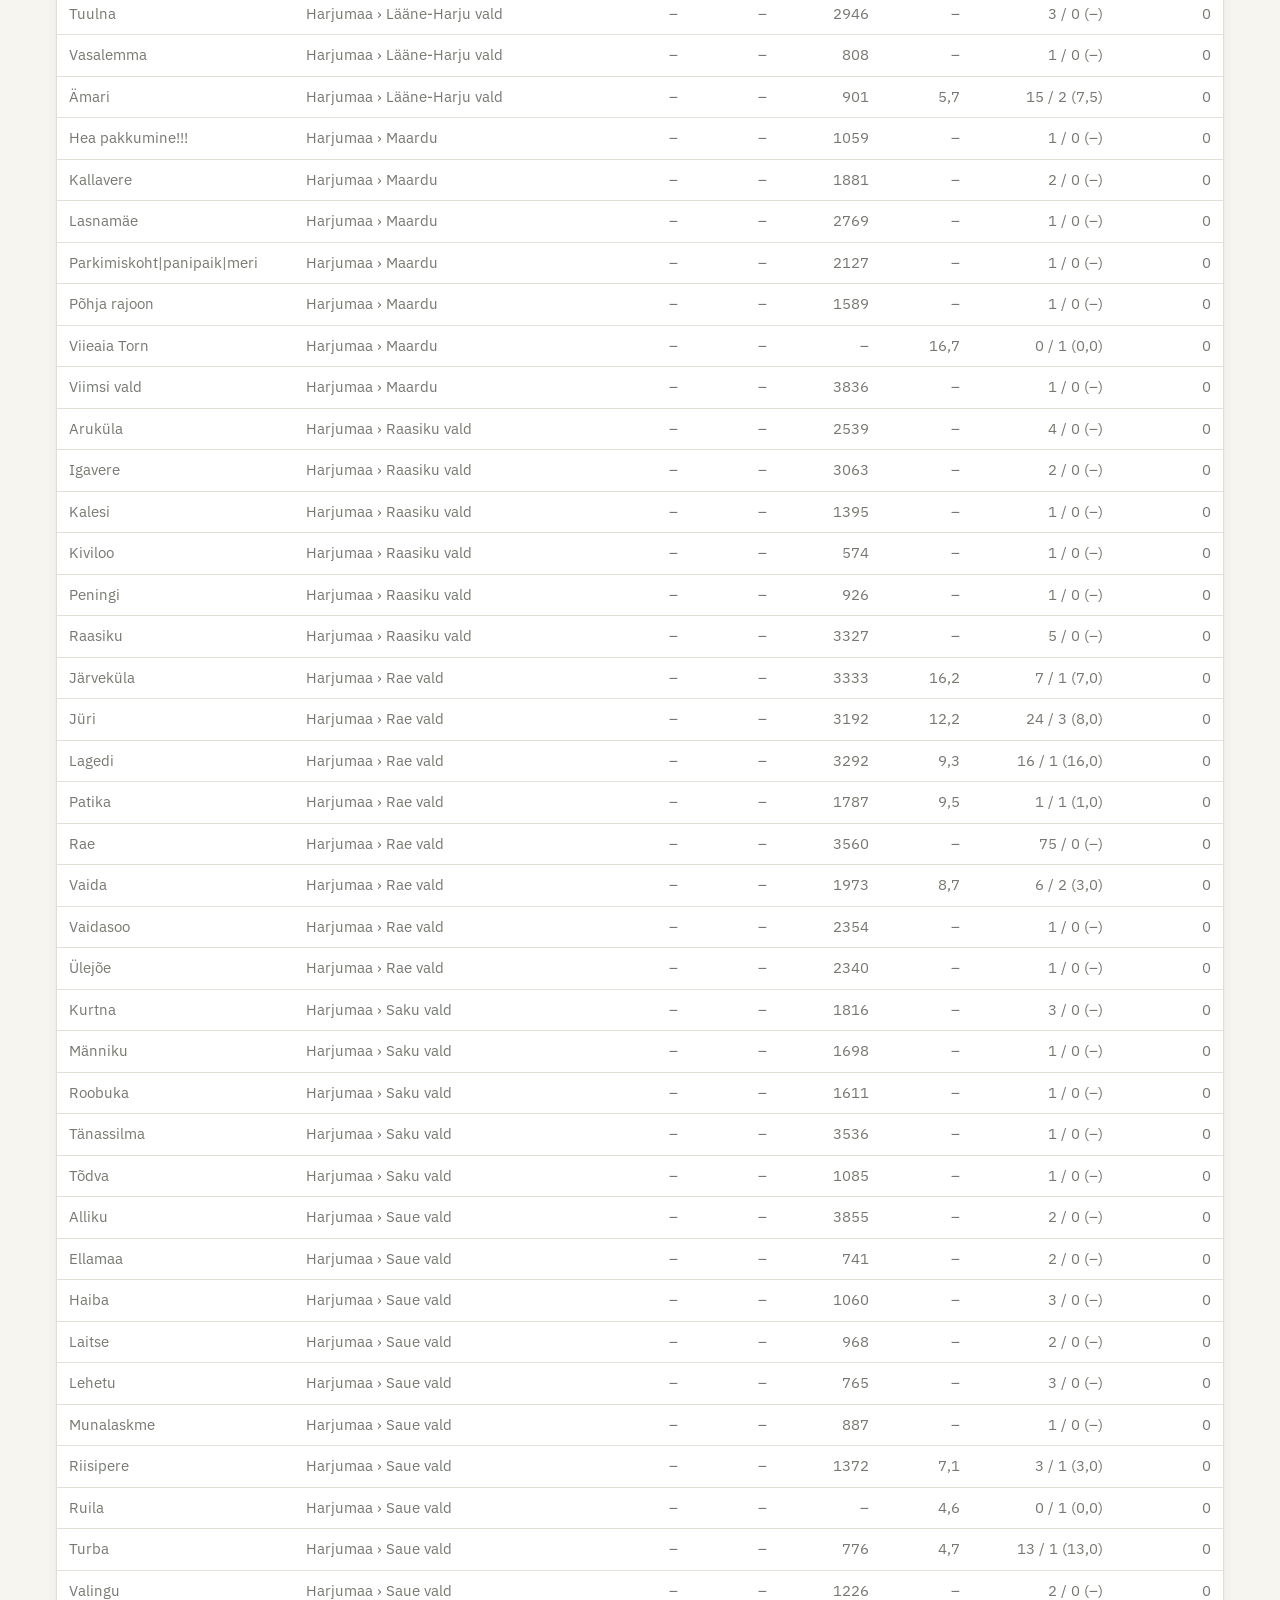
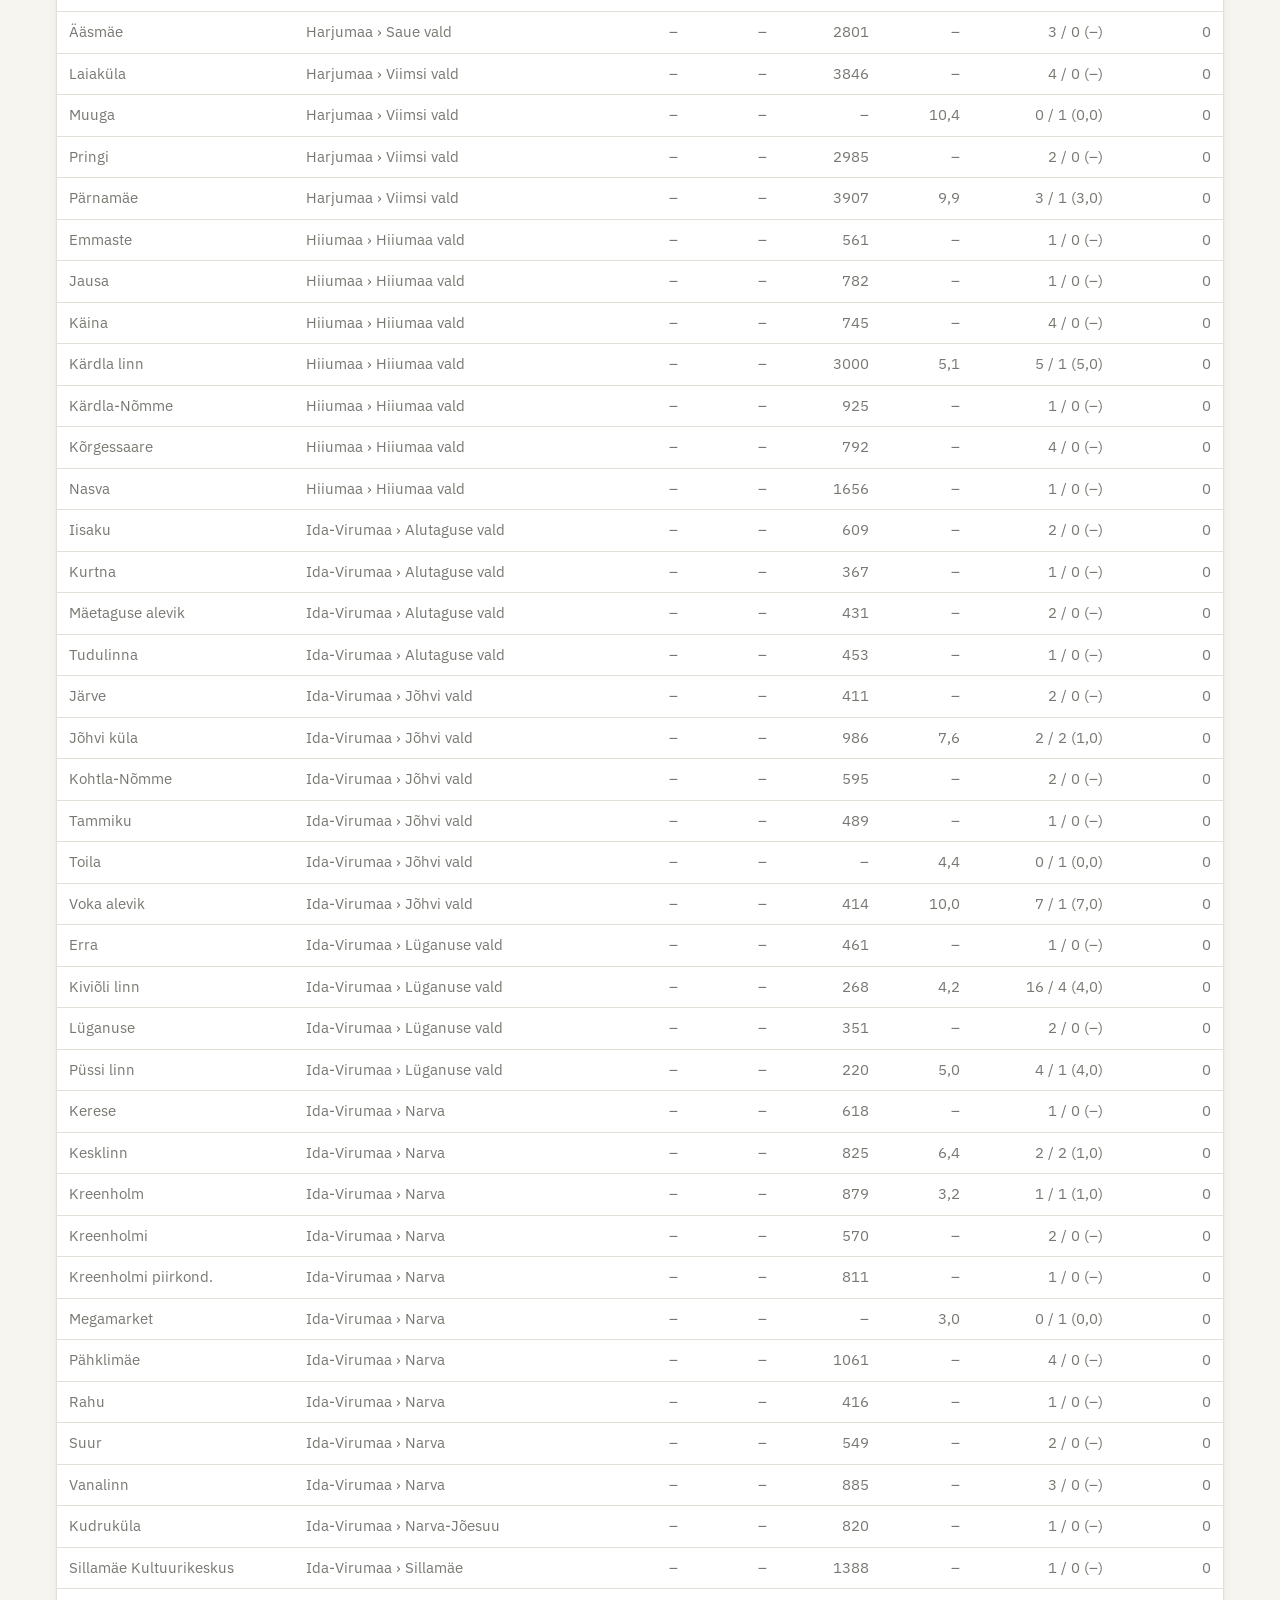
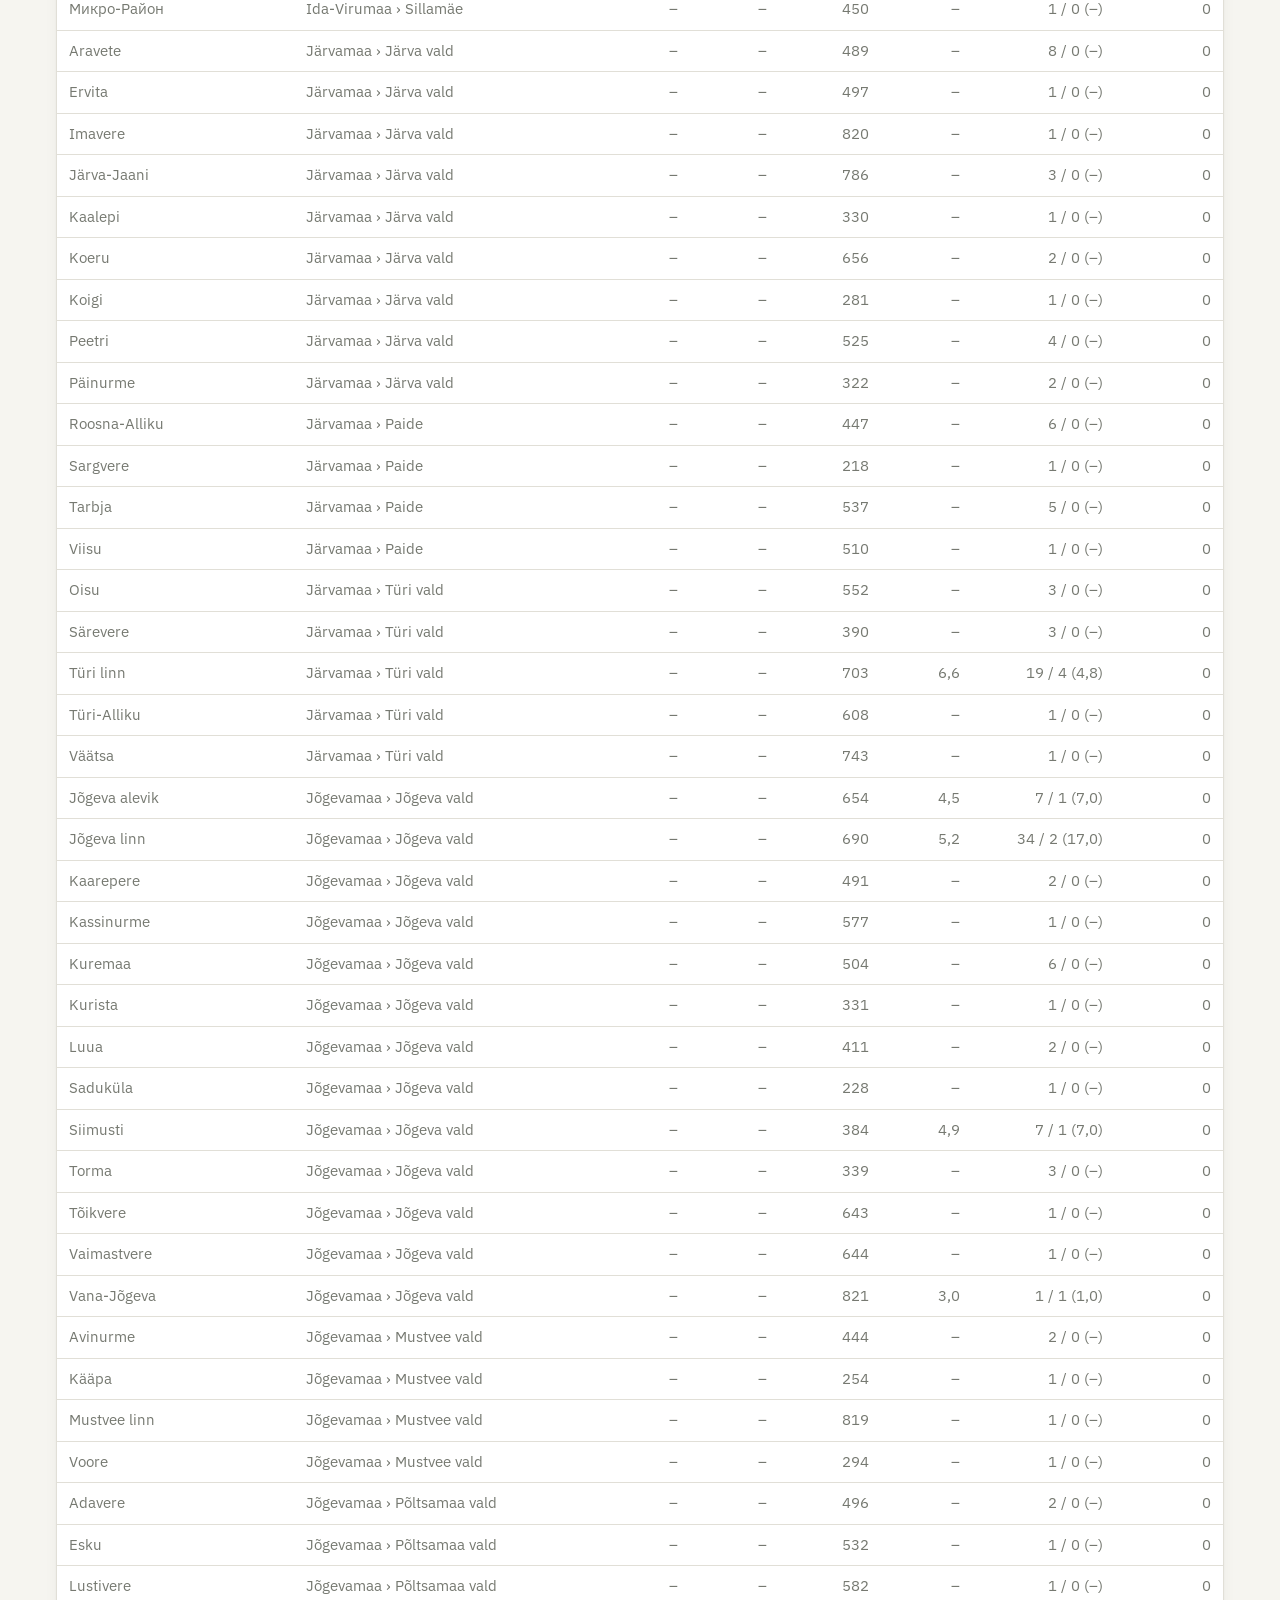
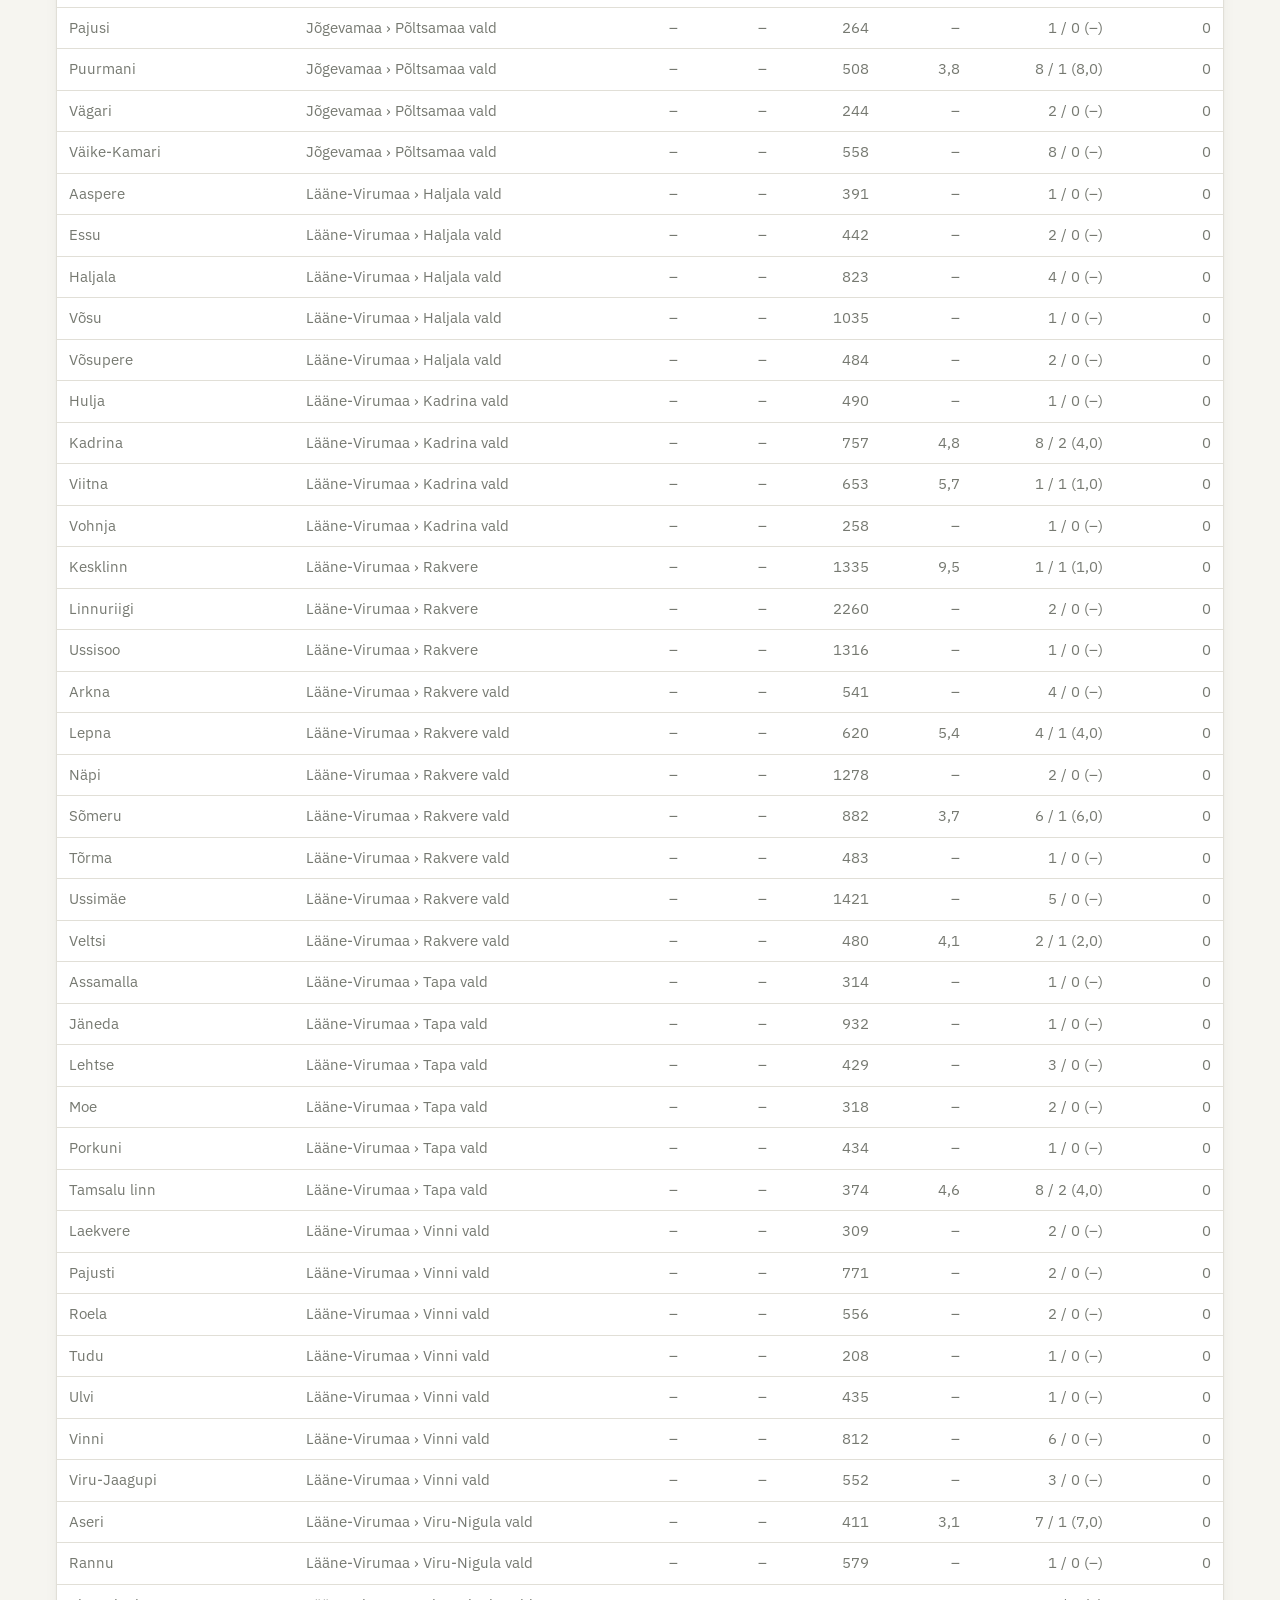
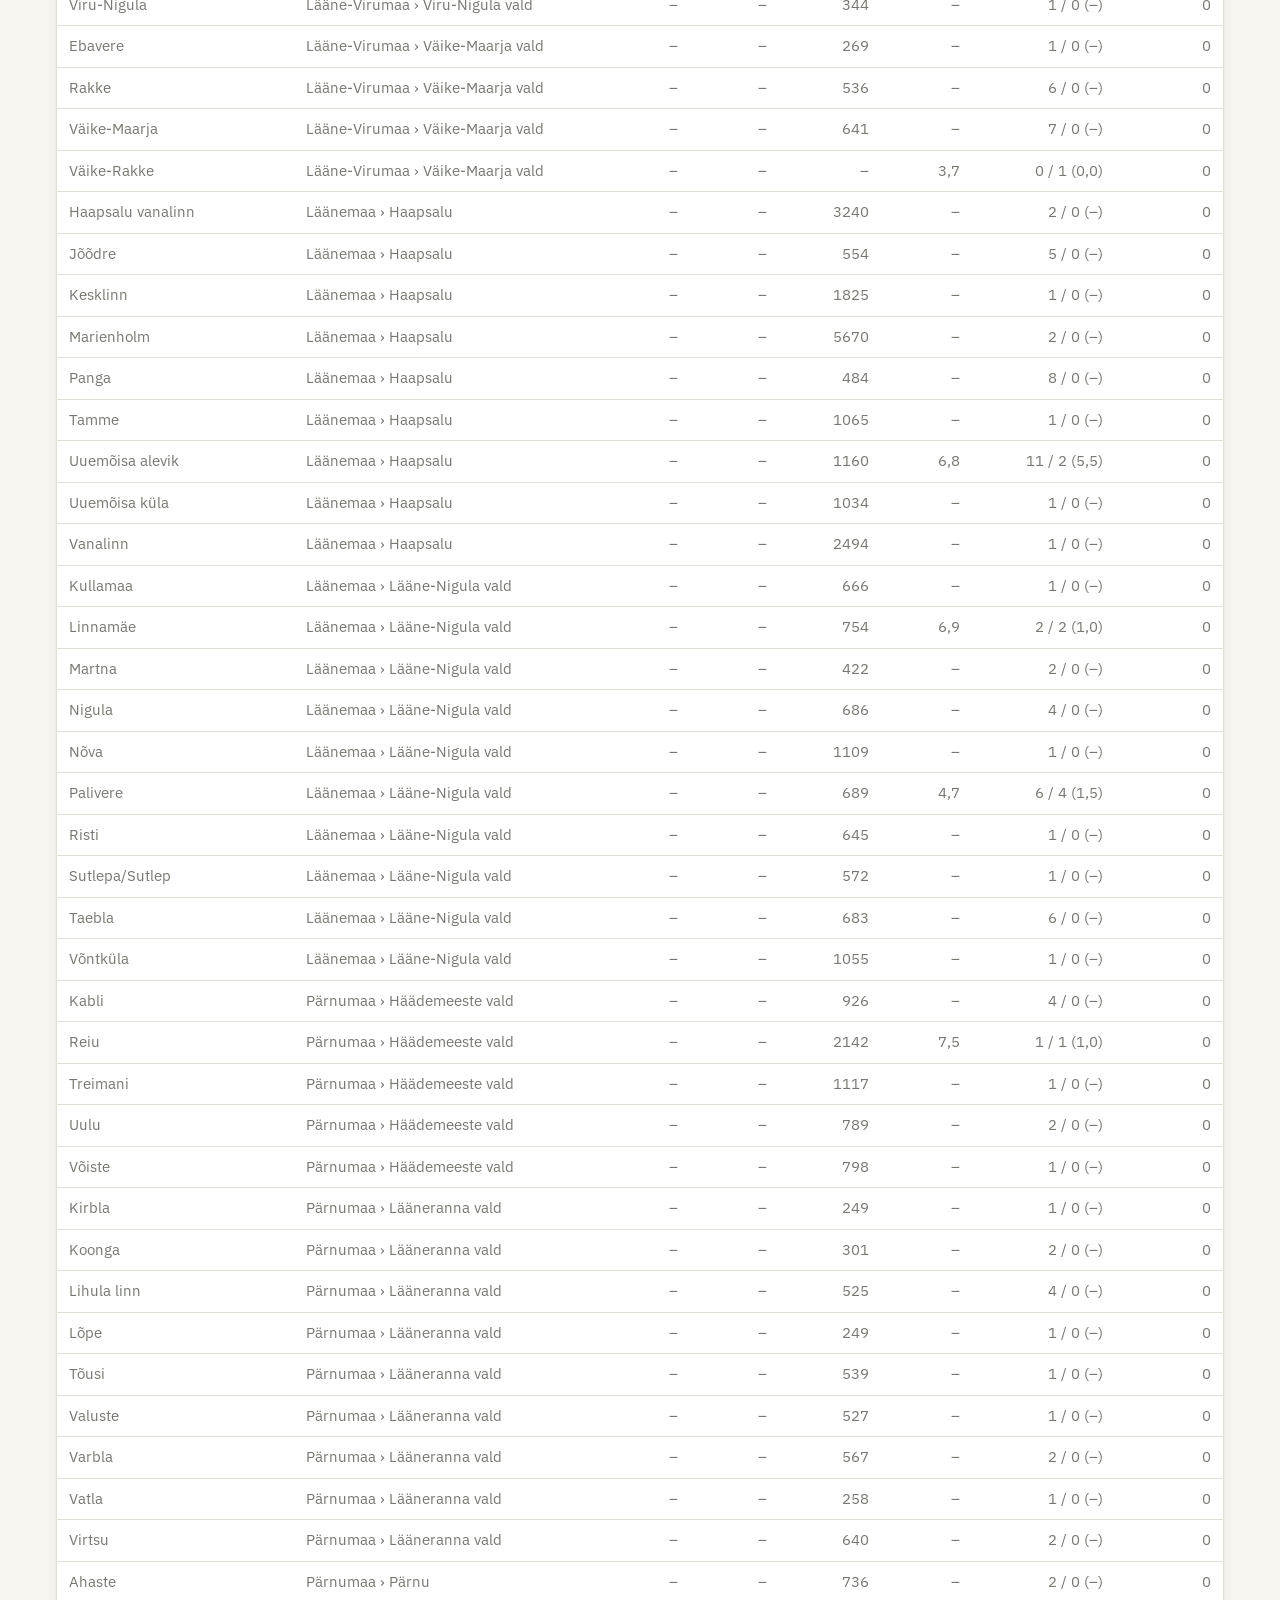
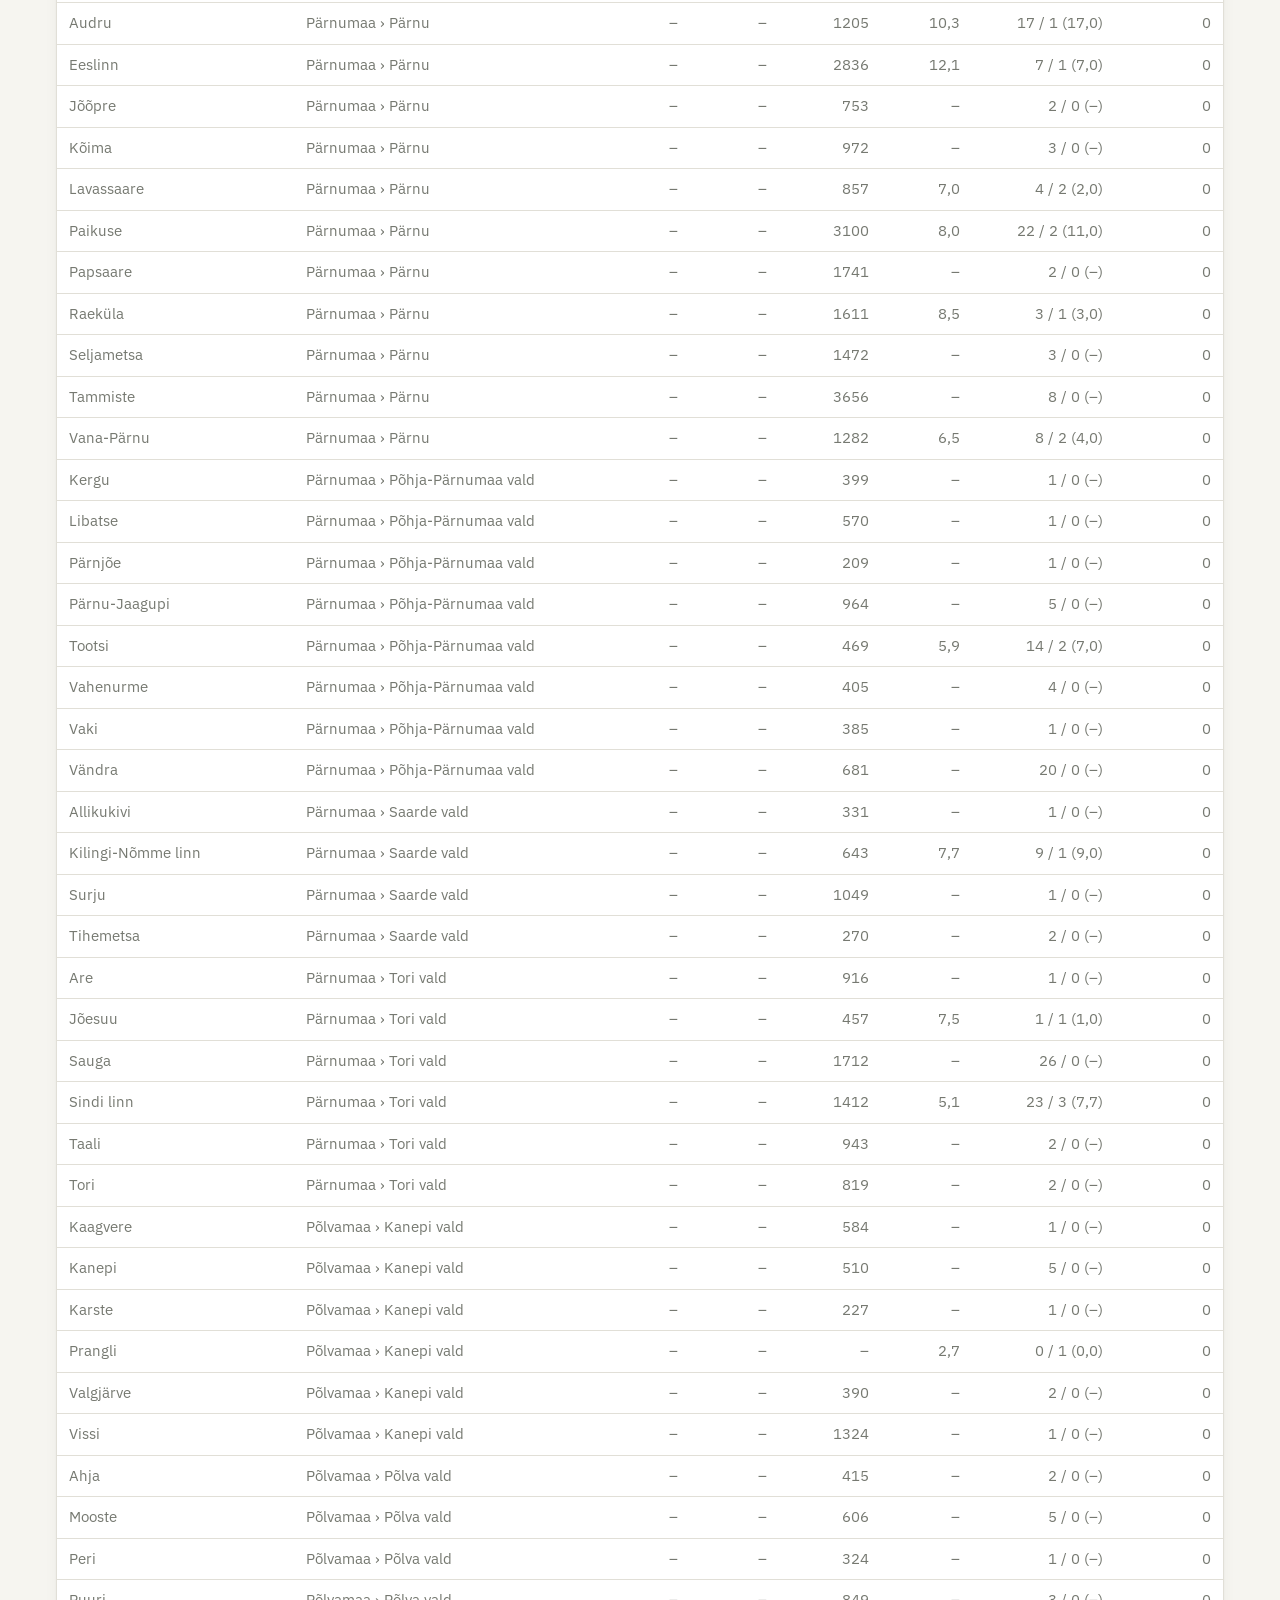
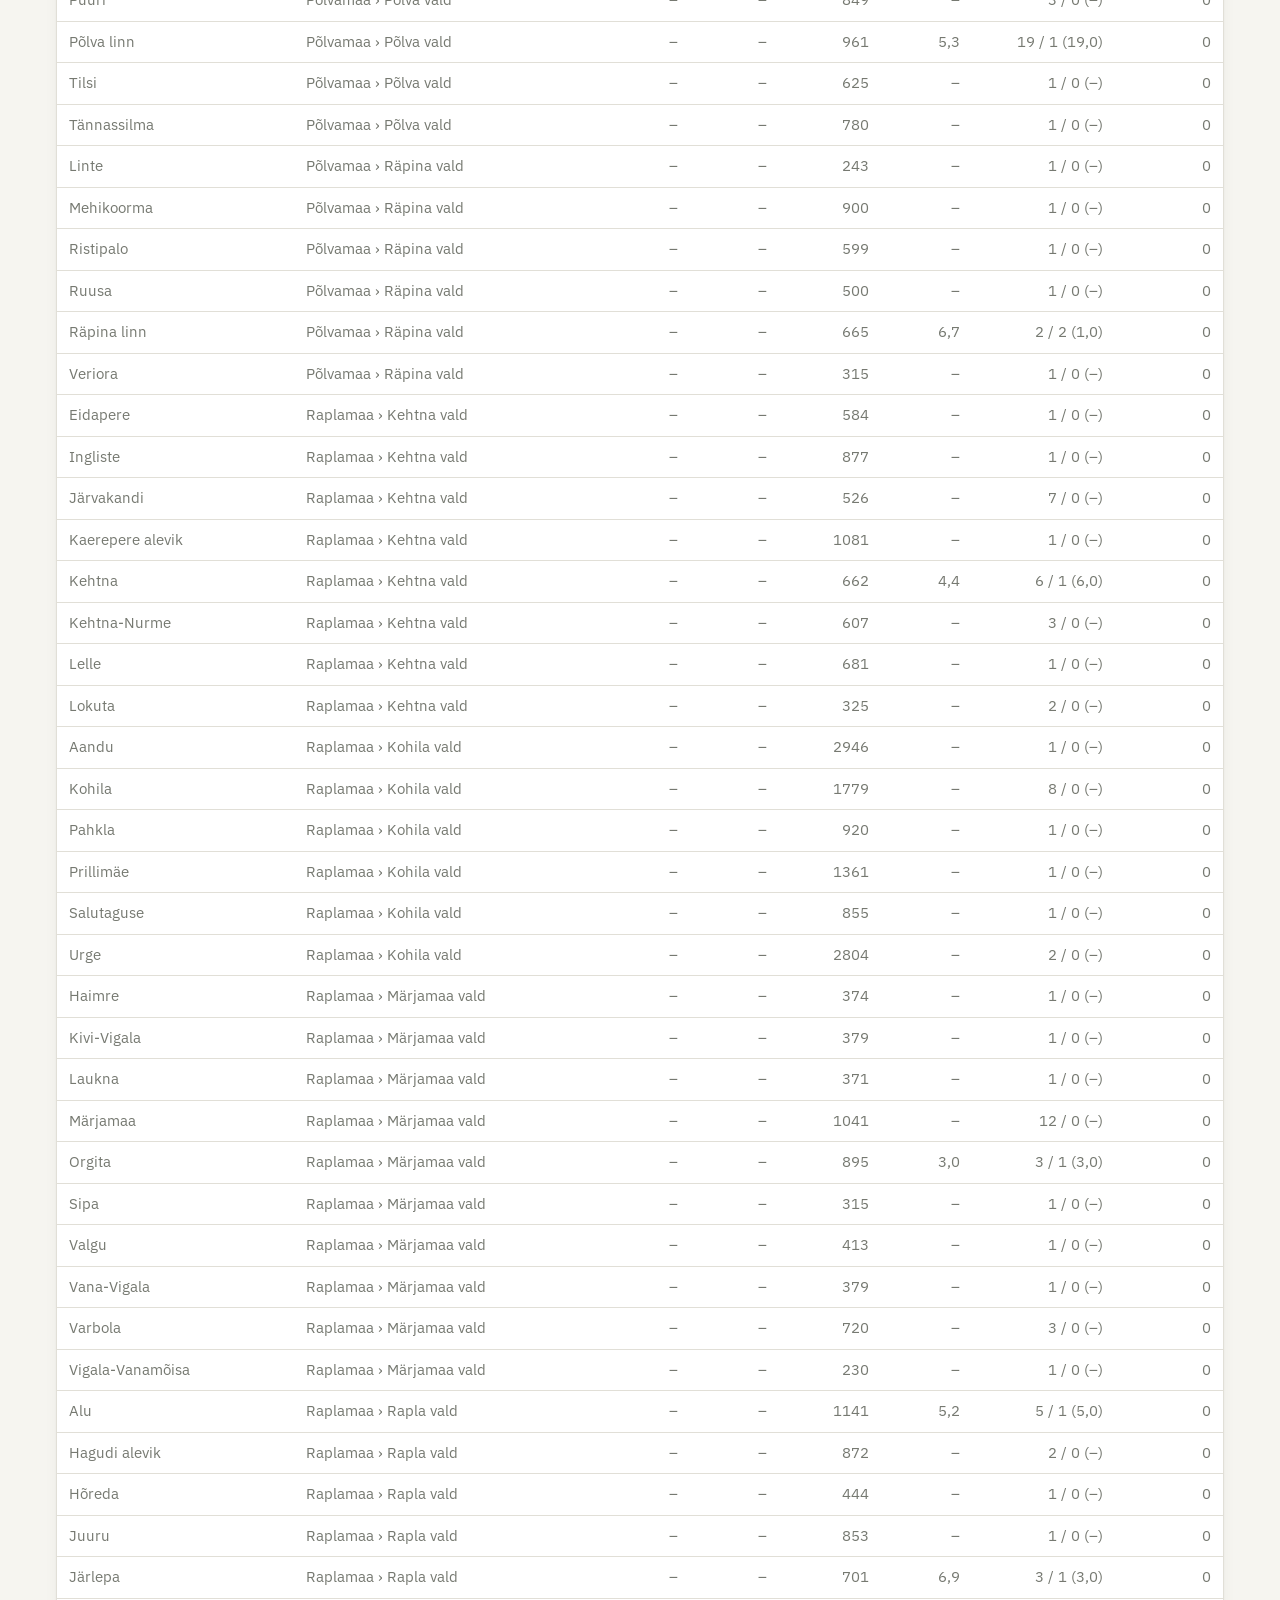
==== commit 1eb6aa7d: "feat: Tootlus — müük/üür suhe koos selgitusega ja käivituse ajahinnang Co-Authored-By: Claude Opus 5" ====
--- a/docs/index.html
+++ b/docs/index.html
@@ -22,6 +22,7 @@
     </div>
     <div class="run" id="run" hidden>
       <button id="run-btn" type="button">Käivita uuesti</button>
+      <p class="run-eta" id="run-eta"></p>
       <p class="run-log" id="run-log" aria-live="polite"></p>
     </div>
   </header>
@@ -61,6 +62,8 @@
     <p class="empty" id="empty" hidden>Andmeid pole. Käivita <code>python run.py</code>.</p>
   </main>
 
+  <div class="note-pop" id="ratio-note" popover role="note">Müügi- ja üürikuulutuste arv viimases ajapunktis. Sulgudes müügikuulutusi ühe üürikuulutuse kohta — suur arv tähendab, et üüriturg on õhuke ja üürihinnang ebakindlam.</div>
+
   <footer class="foot">
     Bruto tootlus = üüri €/m² mediaan × 12 / müügi €/m² mediaan, arvutatud iga käivituse andmetest eraldi;
     „Tootlus” on käivituste mediaan. Rida loetakse kehtivaks, kui müügi- ja üürikuulutusi on kumbagi vähemalt 5.
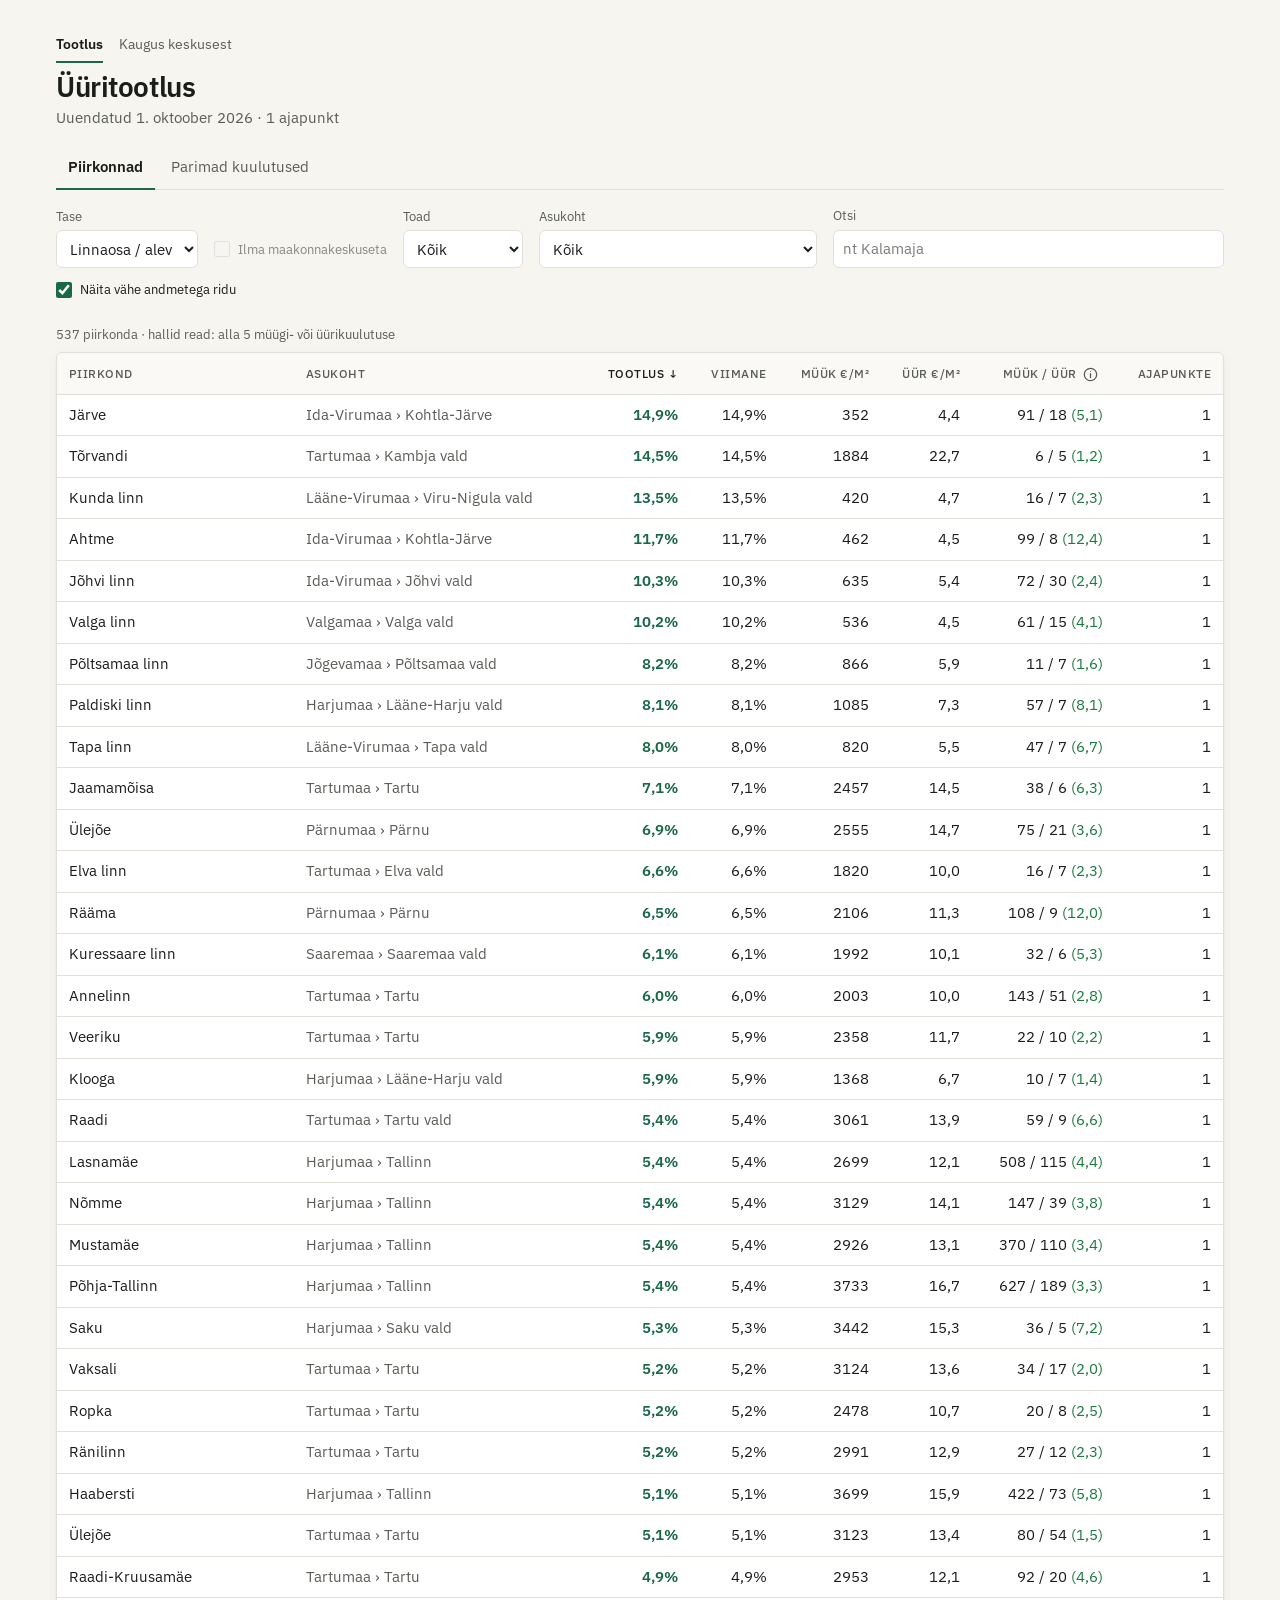
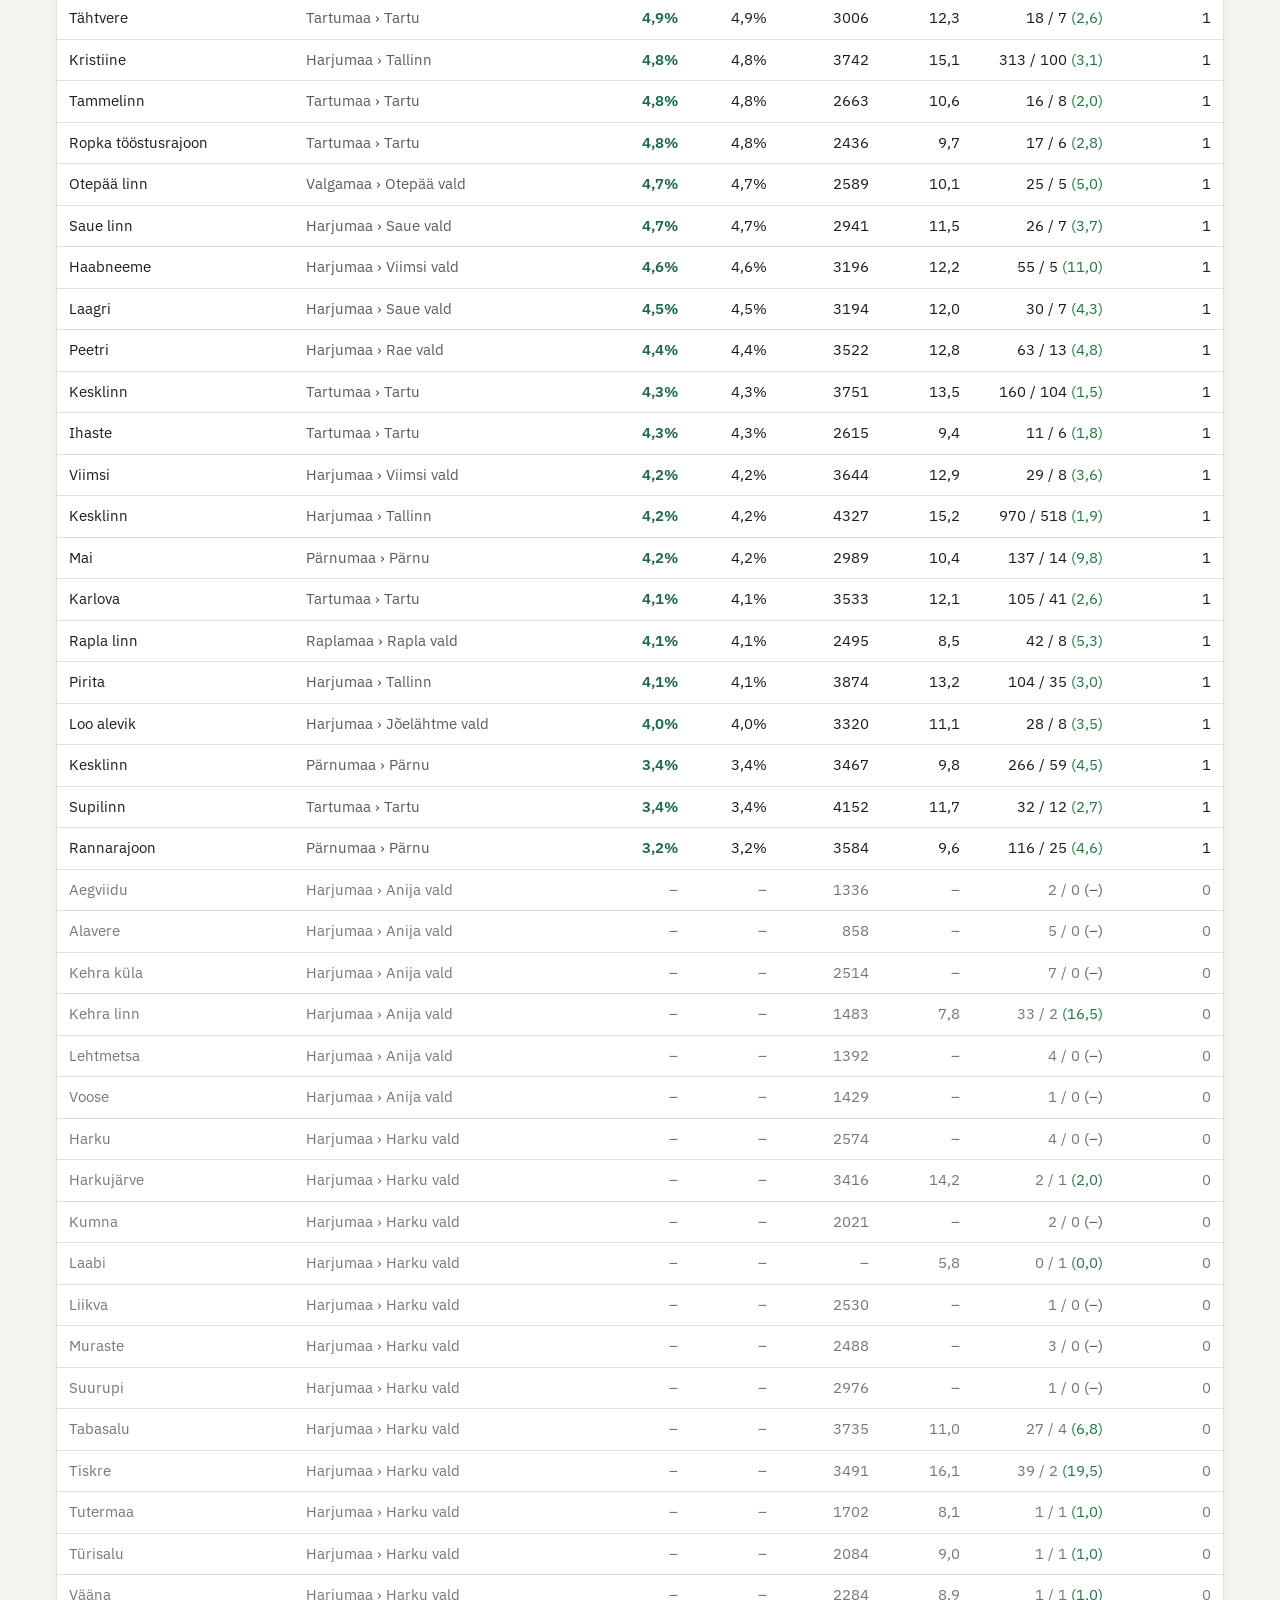
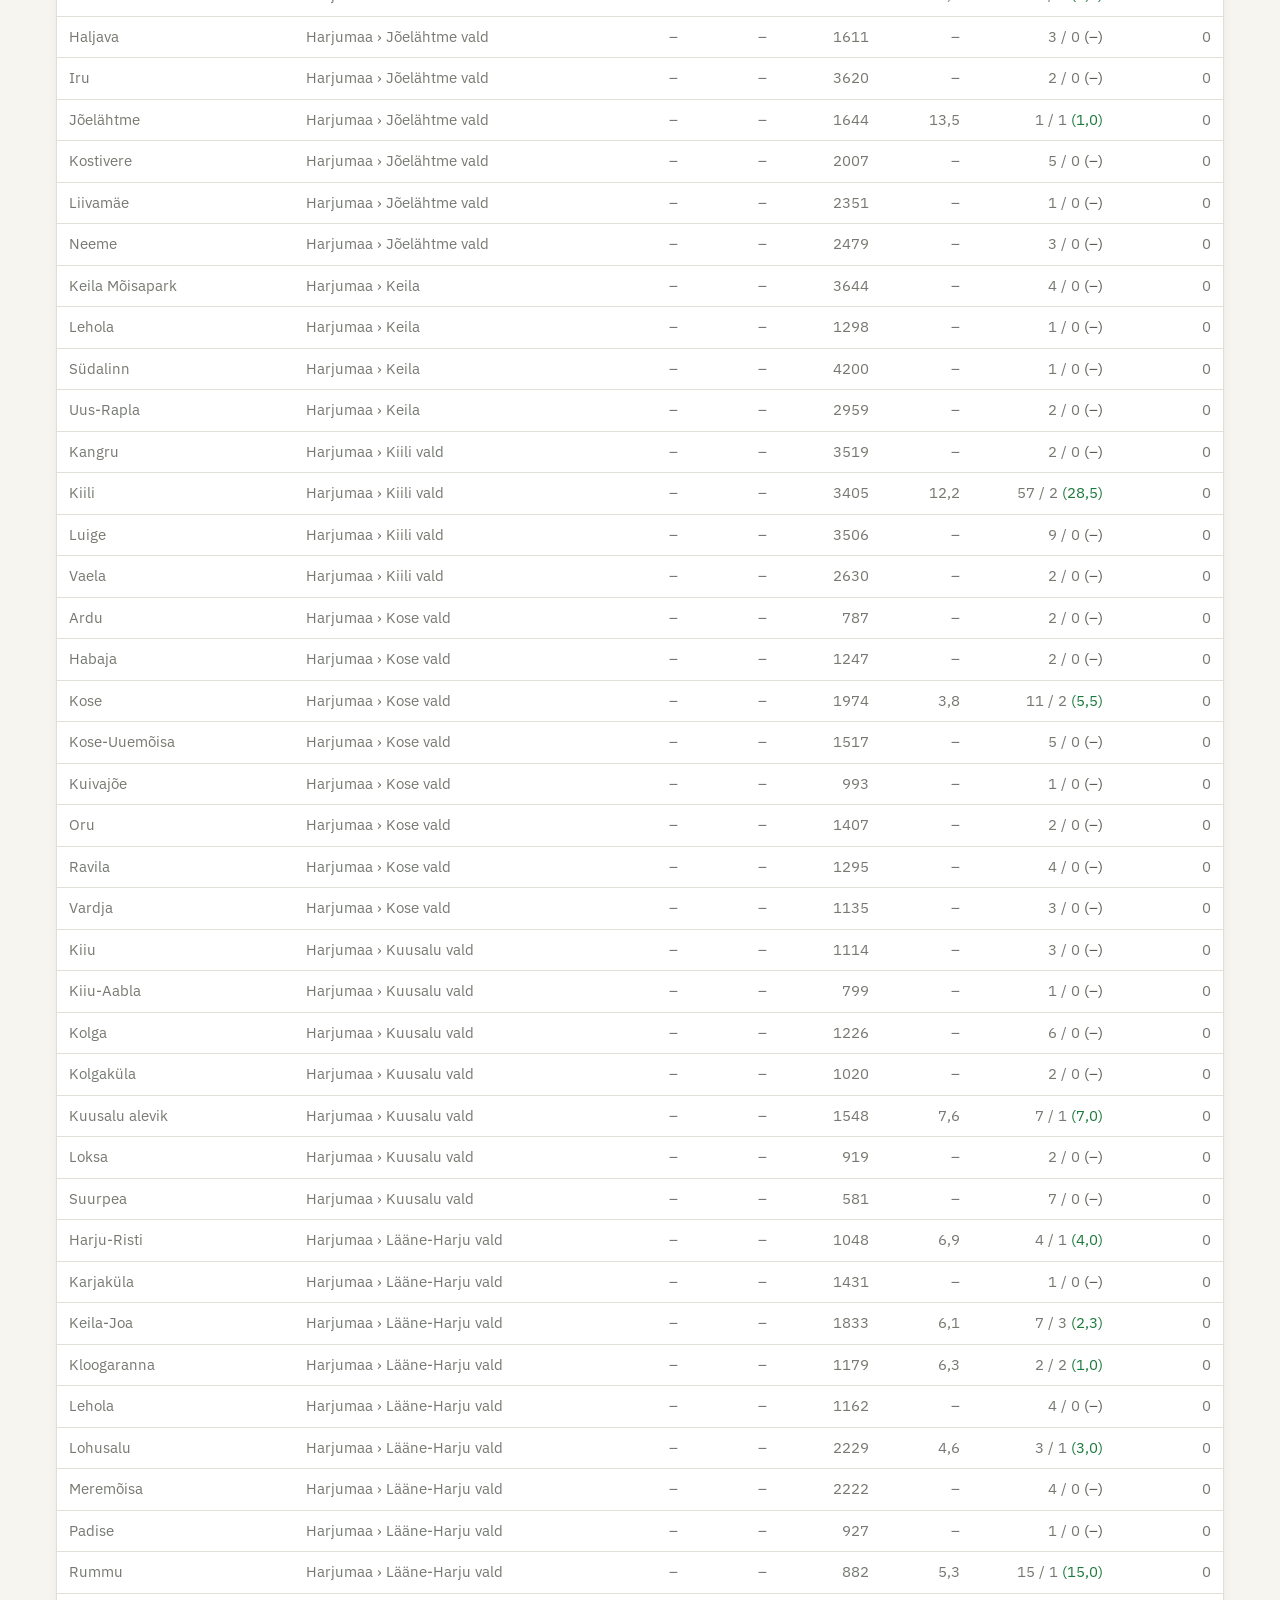
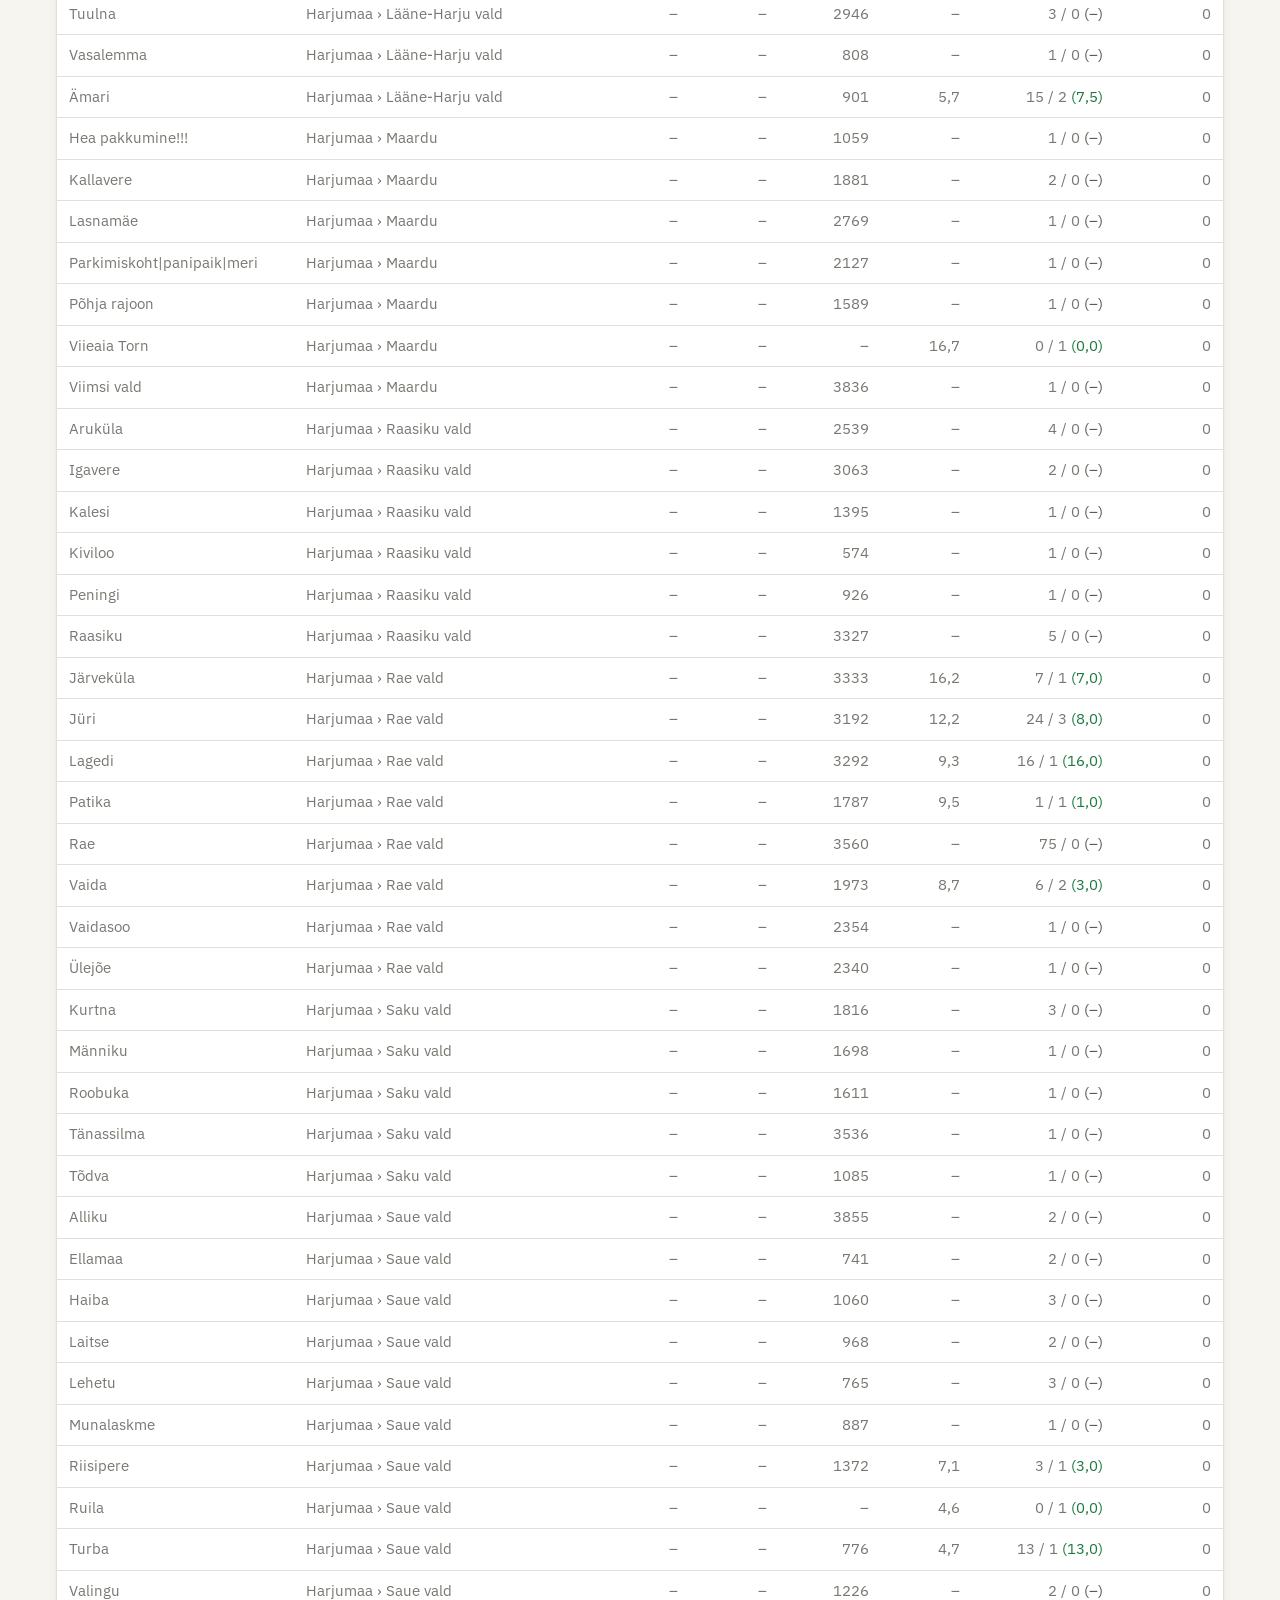
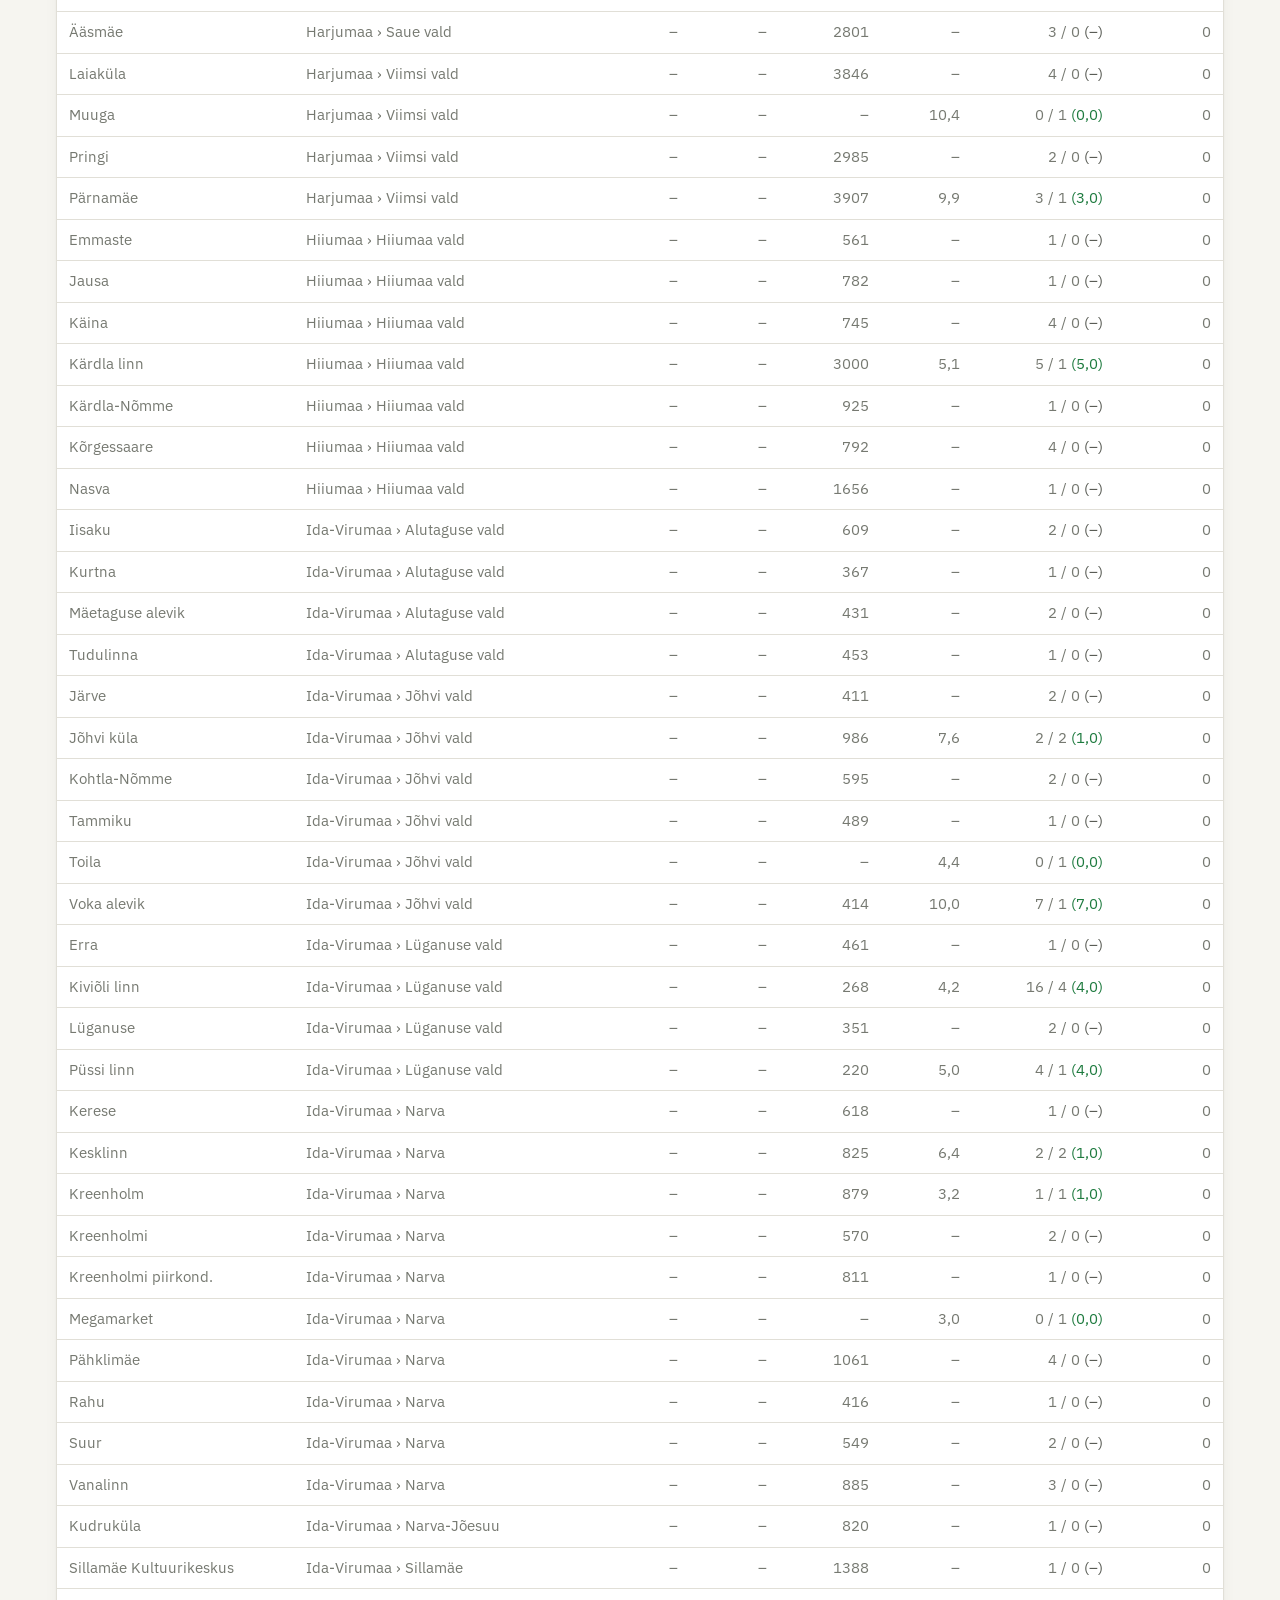
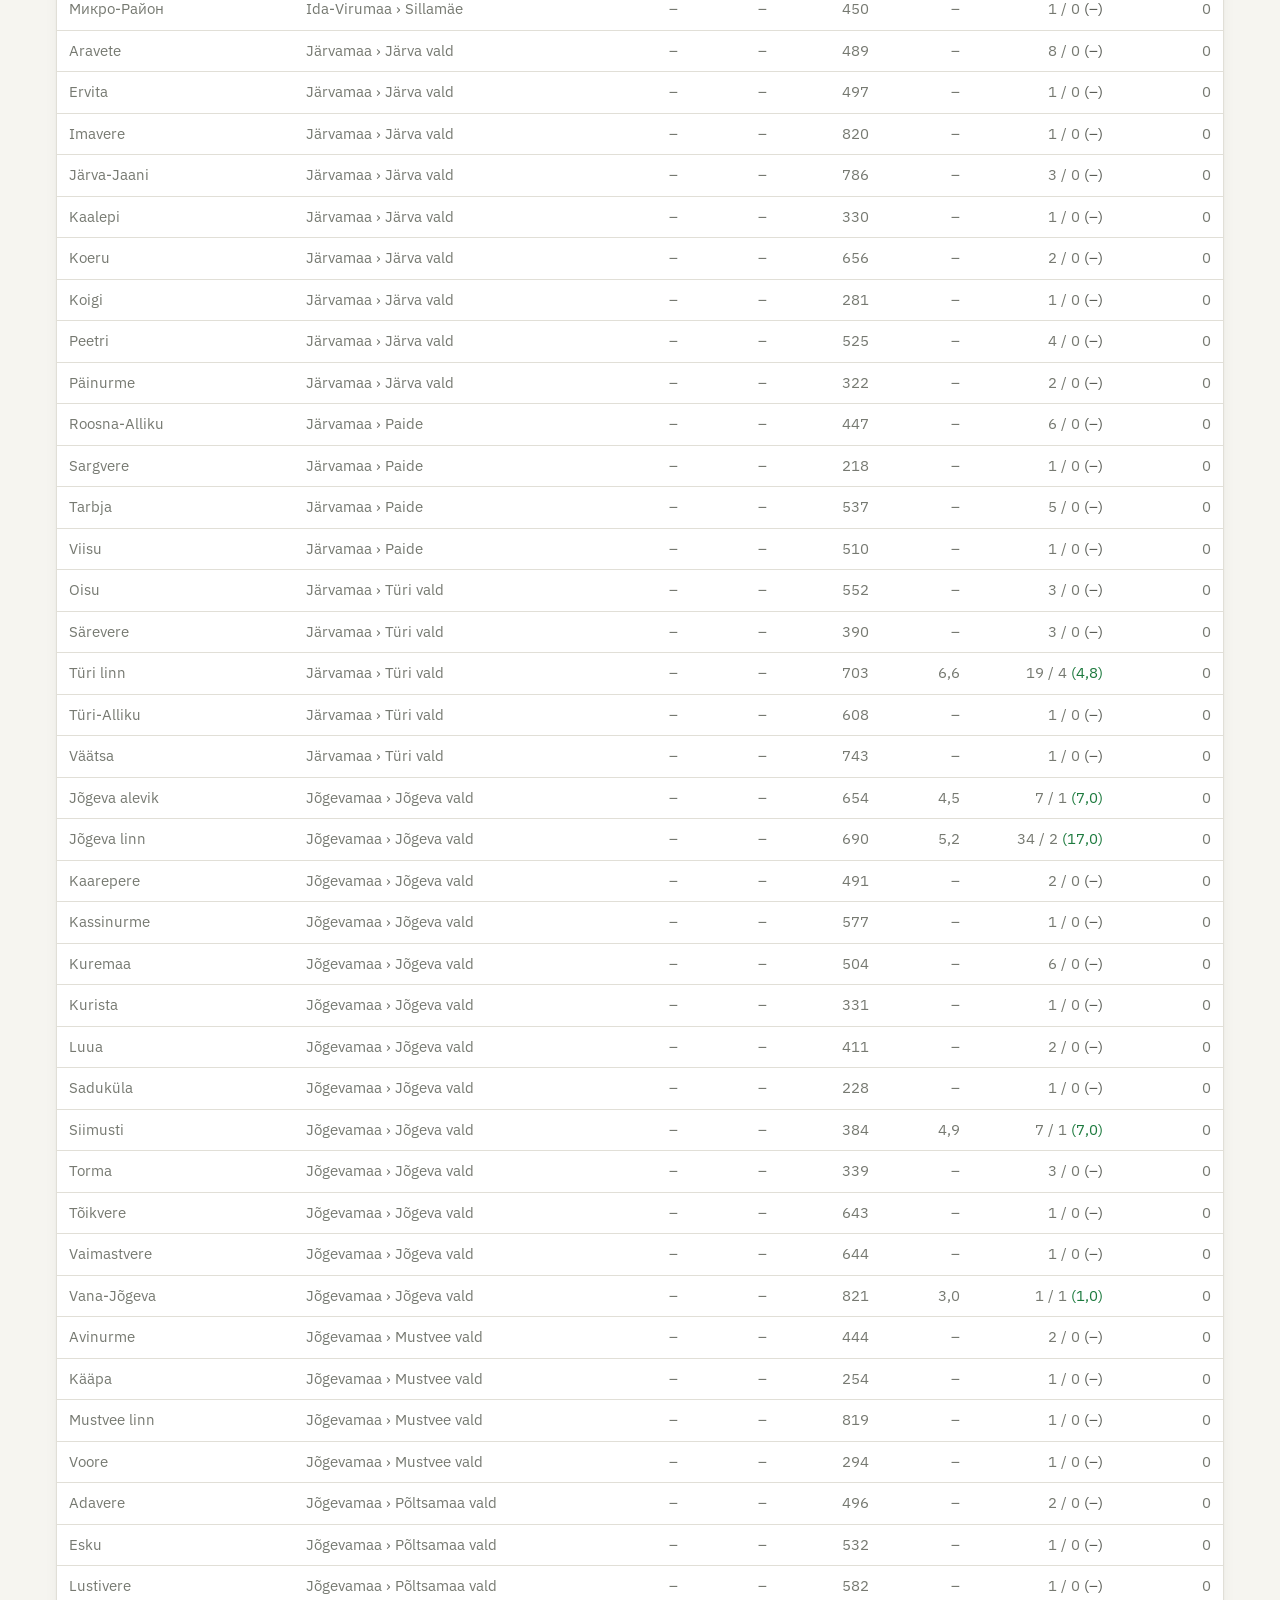
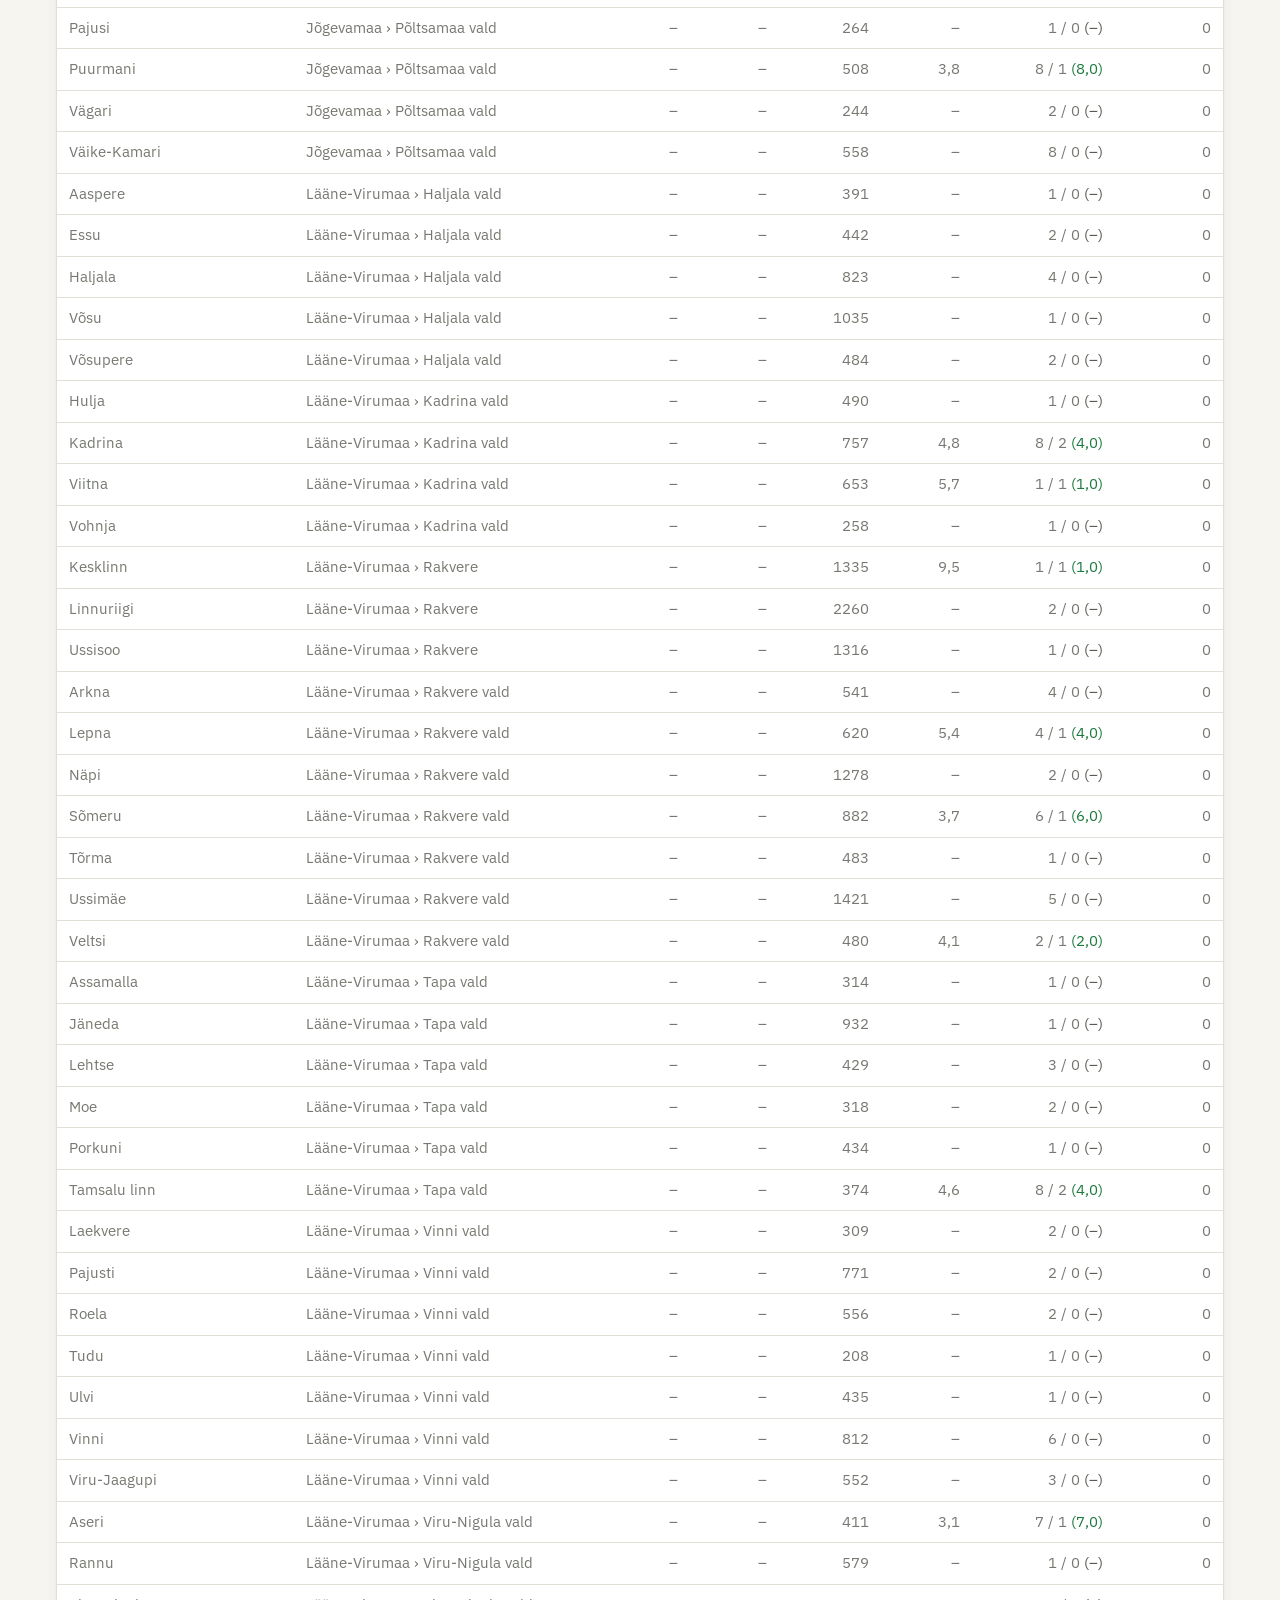
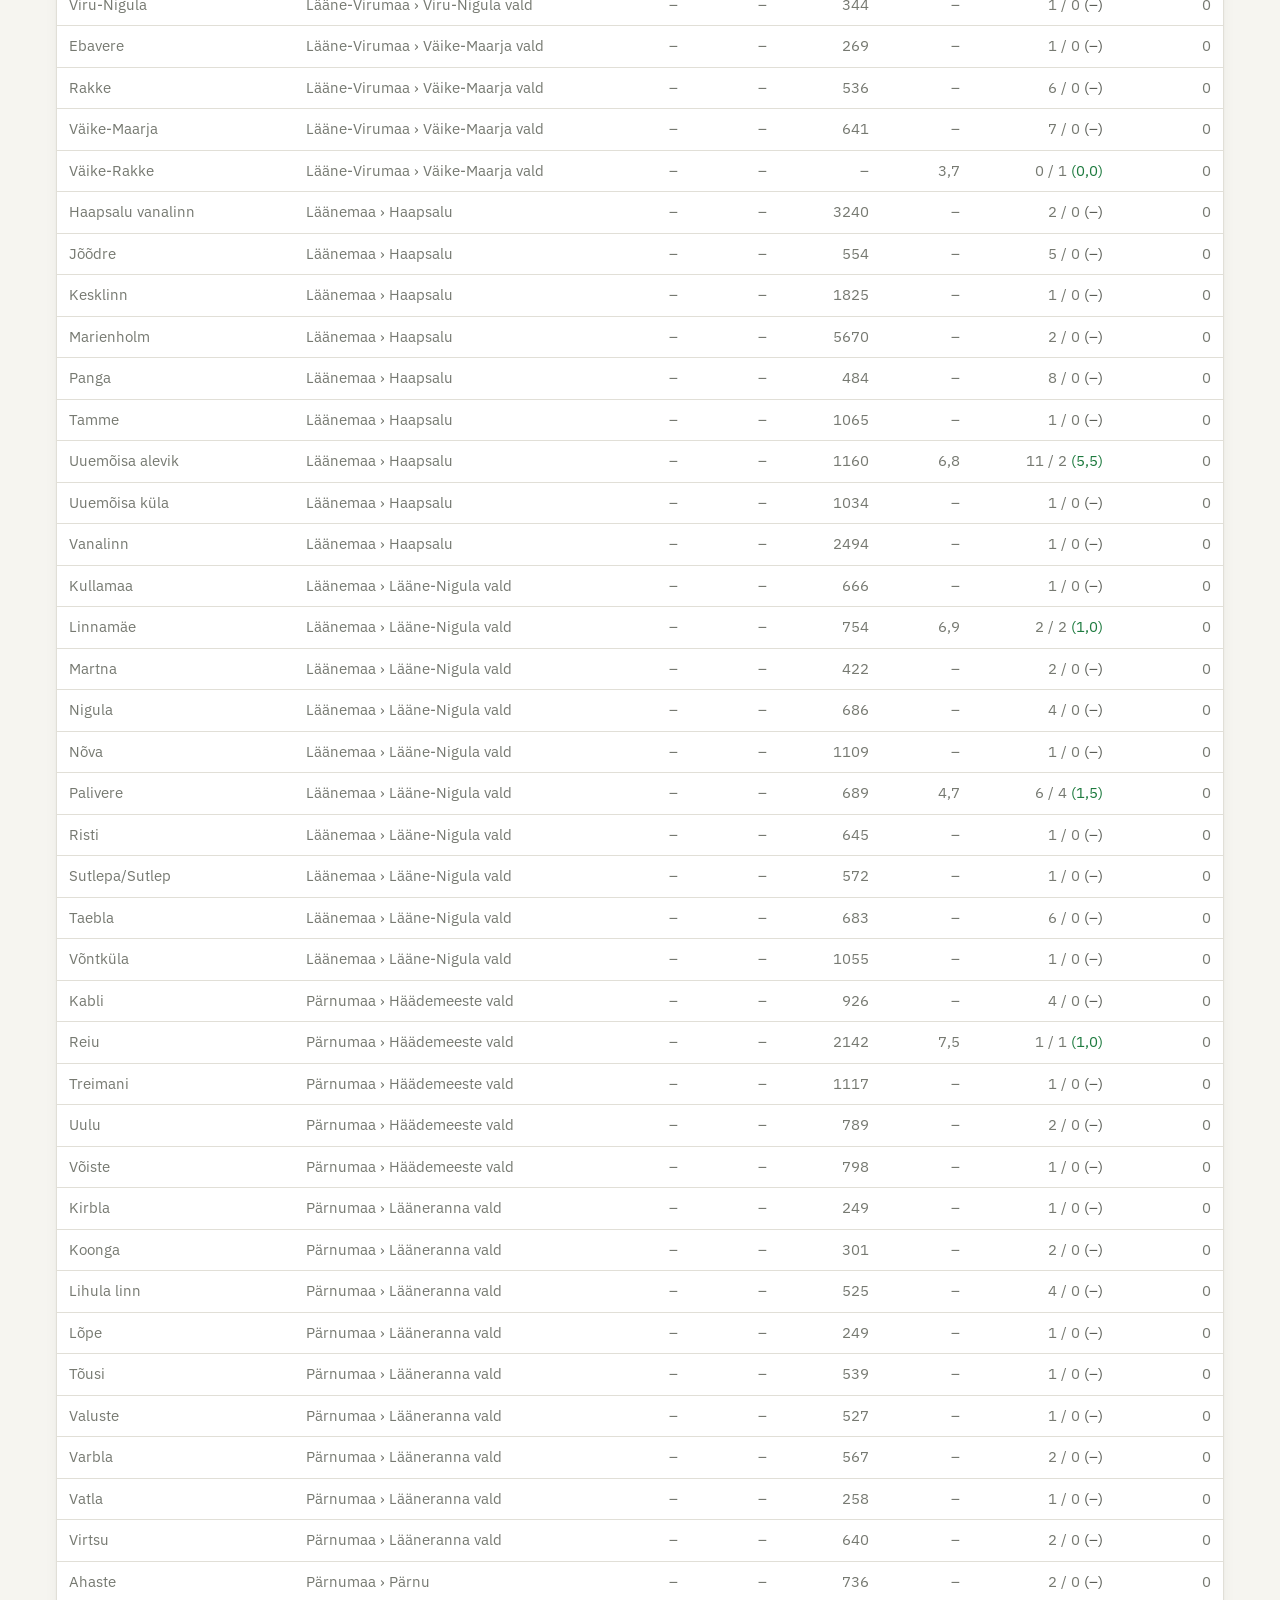
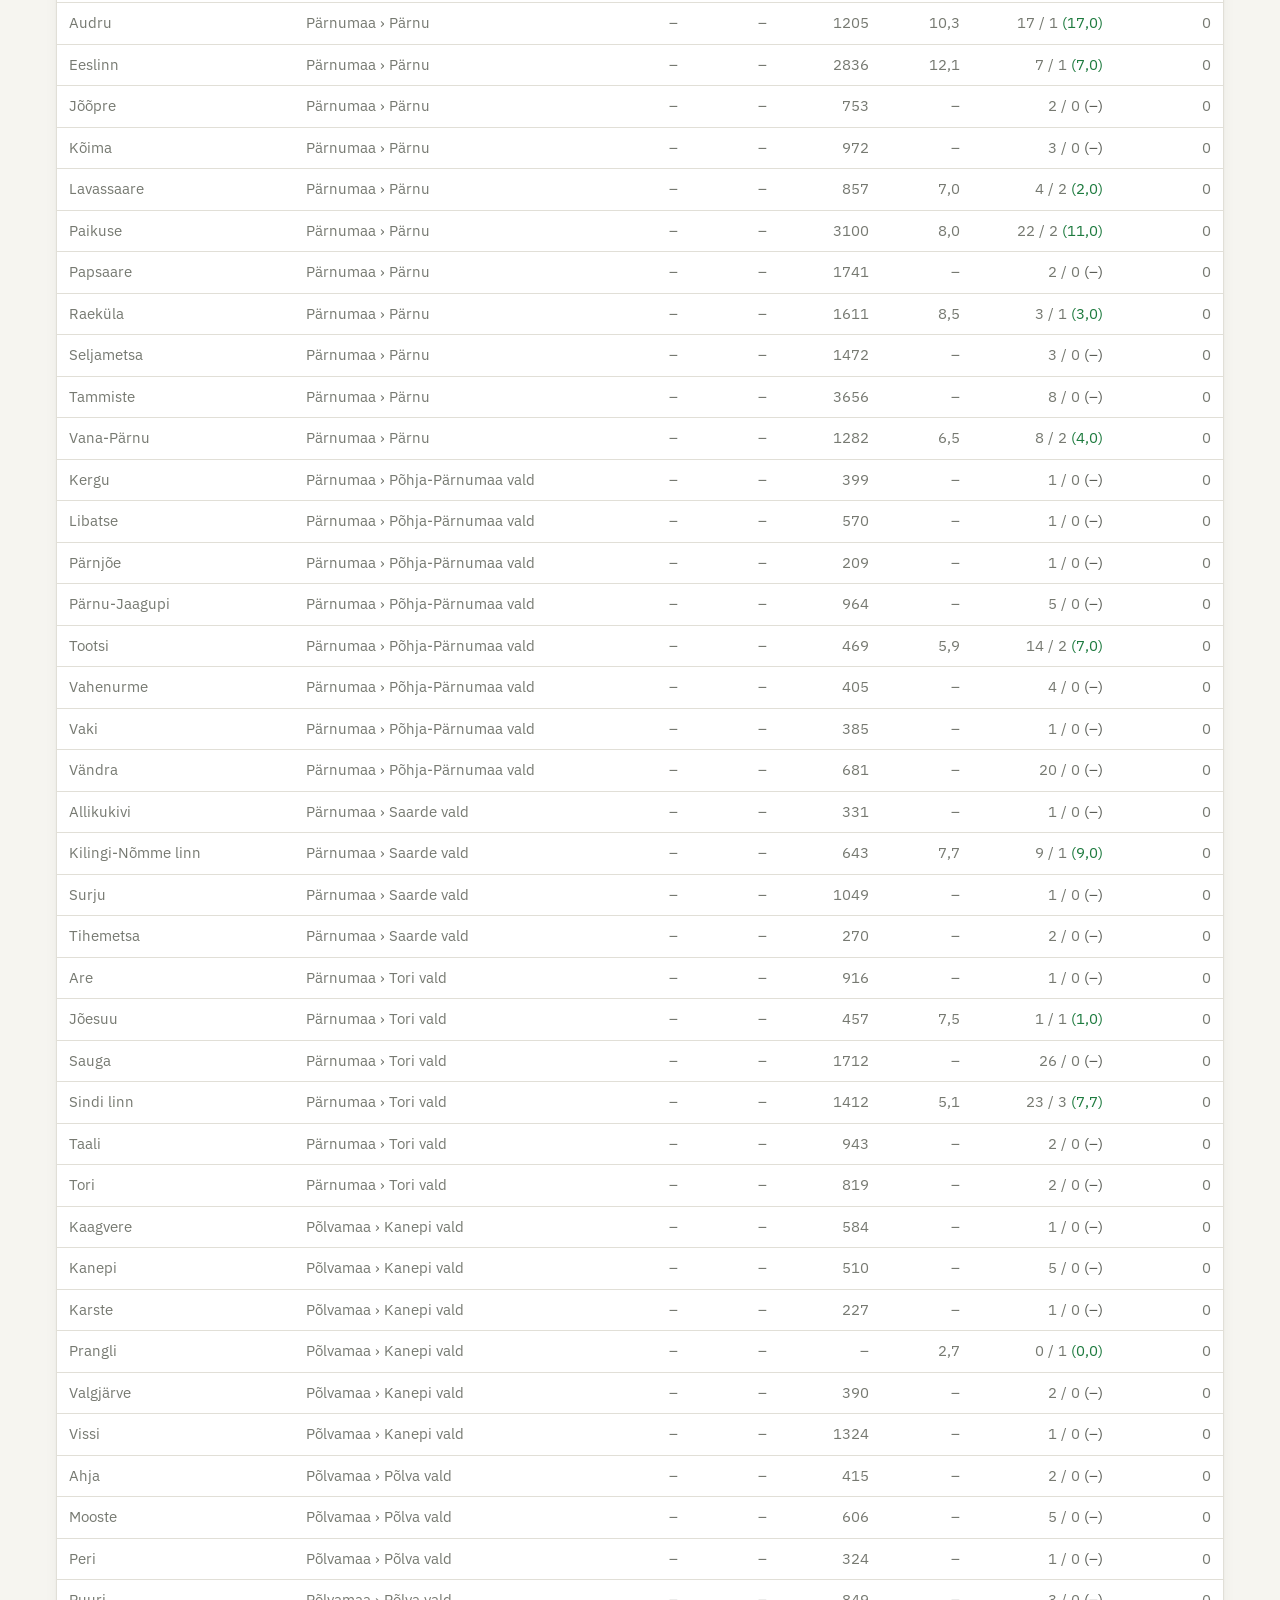
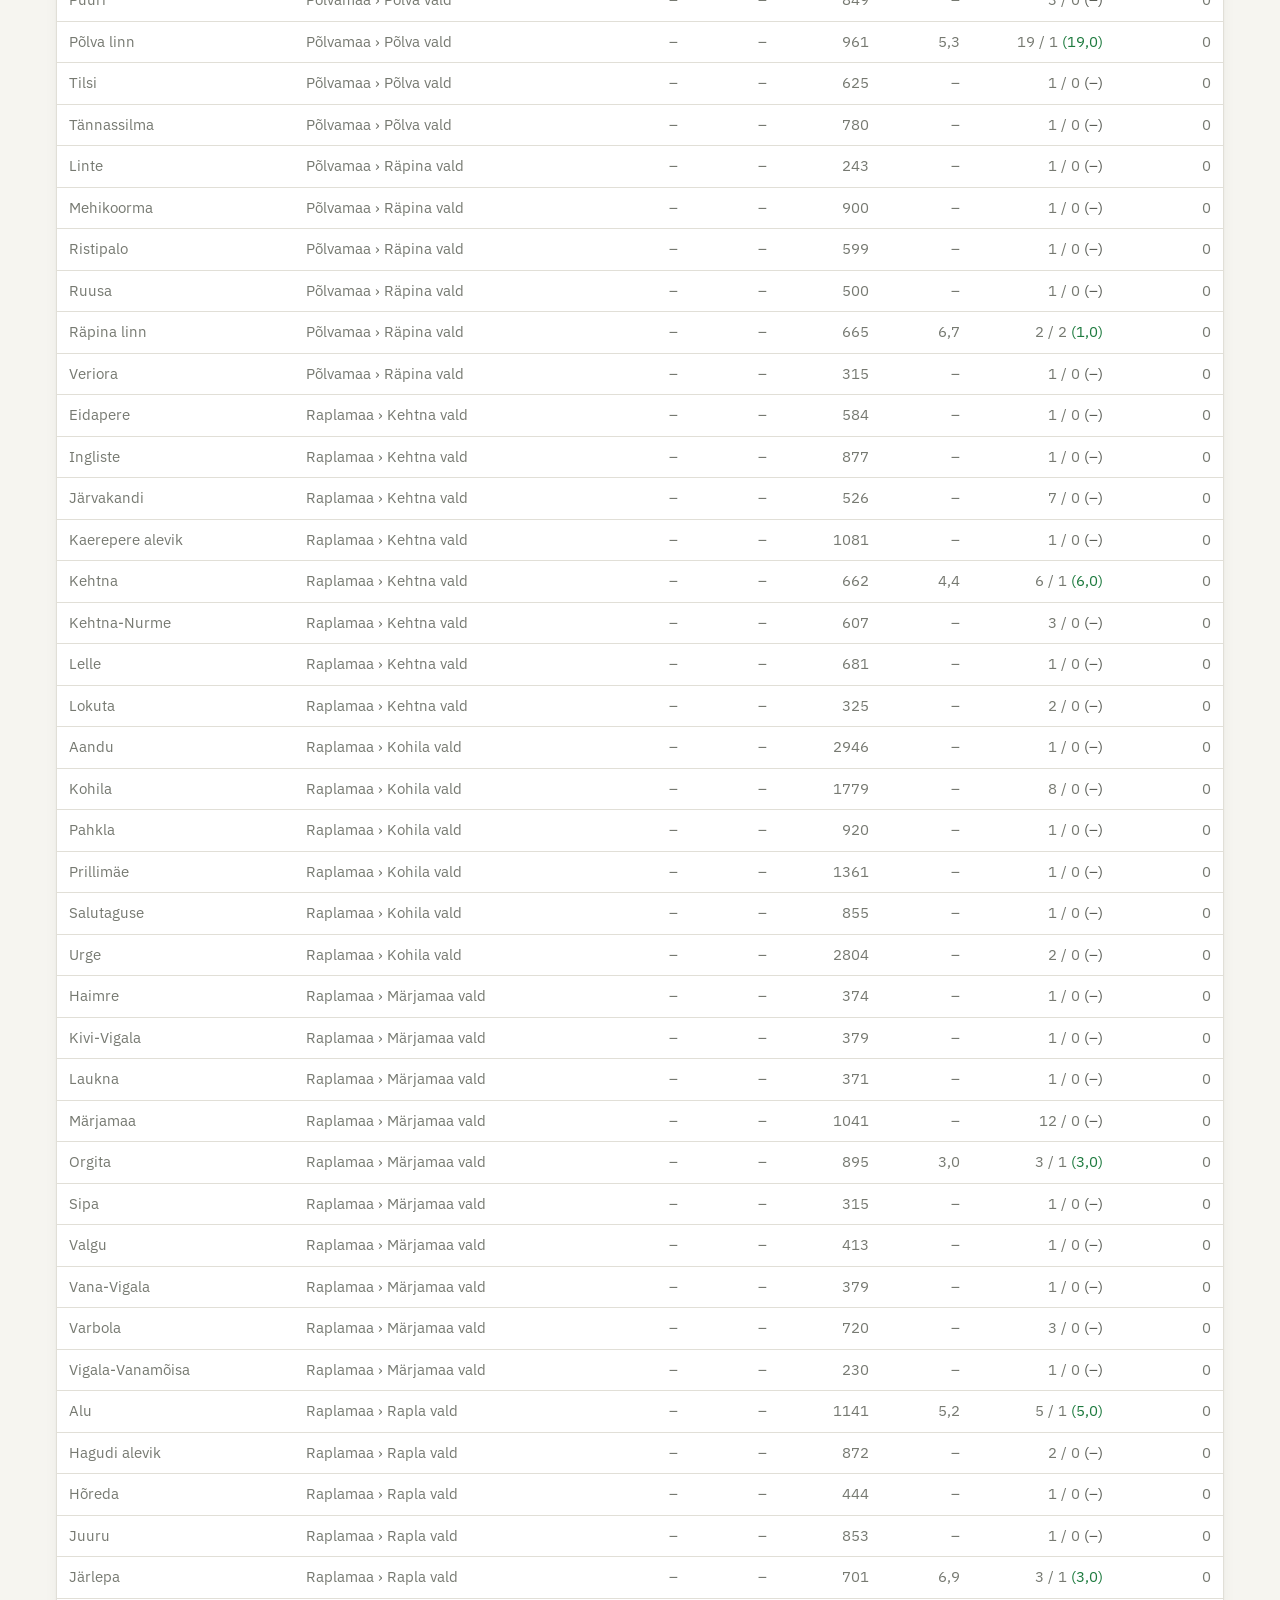
==== commit 3b3565b4: "feat: seisukorra veerg ja märkeruudu filter (kuulutuste loend ja Kaugus keskusest) Co-Authored-By: C" ====
--- a/docs/index.html
+++ b/docs/index.html
@@ -54,6 +54,7 @@
     <label class="grow">Otsi <input type="search" id="query" placeholder="nt Kalamaja"></label>
     <label class="check"><input type="checkbox" id="show-thin" checked> Näita vähe andmetega ridu</label>
     <label class="f-countyrent check" hidden><input type="checkbox" id="show-county-rent"> Näita maakonna keskmise üüriga kuulutusi</label>
+    <fieldset class="cond-filter" hidden id="f-cond"><legend>Seisukord</legend><div class="checks" id="f-cond-checks"></div></fieldset>
   </section>
 
   <main>
--- a/docs/style.css
+++ b/docs/style.css
@@ -71,10 +71,30 @@
 }
 @media (prefers-reduced-motion: reduce) { * { transition: none !important; } }
 
-/* --- Mudeli leht: diverging skaala (sinine = odavam kui mudel, oranž = kallim); valideeritud dataviz-validaatoriga,
-       CVD ΔE >= 20 (protan), normaalnägemine ΔE >= 26 --- */
-:root { --good: #1f6fb2; --bad: #c2551f; --neutral: #e8e6df; }
-@media (prefers-color-scheme: dark) { :root { --good: #4b97d8; --bad: #d96d3d; --neutral: #3a3e37; } }
+/* --- Mudeli leht: kaardi värviskaalad. JS interpoleerib peatuste vahel pidevalt OKLab-ruumis.
+   --div-1…7: lahknev skaala asumitele (-d … 0 … +d): tumesinine = palju odavam kui mudel, neutraalne = mudeli
+   järgi, tumepunane = palju kallim. --seq-1…4: järjestikune sinine alahinnatud kuulutuste täppidele (-15% … p5).
+   Valideeritud dataviz-validaatoriga (Machado 2009 CVD-simulatsioon): peegelpeatuste paarid
+   CVD ΔE >= 13 ja normaalnägemine ΔE >= 15 mõlemas teemas; harud on ühetoonilised ja heledus muutub monotoonselt.
+   Tumedas teemas on kaardialus tumedaks pööratud ja skaala tugevaim ots on kõige heledam. --- */
+:root {
+  --div-1: #104281; --div-2: #2a78d6; --div-3: #9cc3f0; --div-4: #f0efec;
+  --div-5: #f3b48f; --div-6: #d9622b; --div-7: #8f1d17;
+  --seq-1: #86b6ef; --seq-2: #3987e5; --seq-3: #1c5cab; --seq-4: #0d366b;
+  --map-ring: rgb(27 29 26 / .45);
+  --ratio: #1d7a3e;
+}
+@media (prefers-color-scheme: dark) {
+  :root {
+    --div-1: #a6cbf5; --div-2: #4b97e8; --div-3: #2f5f9c; --div-4: #3a3e37;
+    --div-5: #9a4a27; --div-6: #e57f48; --div-7: #f6b896;
+    --seq-1: #1c5cab; --seq-2: #3987e5; --seq-3: #86b6ef; --seq-4: #cde2fb;
+    --map-ring: rgb(235 234 228 / .5);
+    --ratio: #6fcf8f;
+  }
+  .leaflet-tile-pane { filter: invert(1) hue-rotate(180deg) brightness(.92) contrast(.88) saturate(.55); }
+  .leaflet-container { background: #1c1f1b; }
+}
 .site-nav { display: flex; gap: 16px; margin-bottom: 8px; font-size: 14px; }
 .site-nav a { color: var(--muted); padding: 6px 0; min-height: 32px; border-bottom: 2px solid transparent; }
 .site-nav a:hover { color: var(--ink); text-decoration: none; }
@@ -85,10 +105,11 @@
 .stat-v { font-weight: 600; font-size: 1.1rem; }
 .stat-v2 { color: var(--muted); }
 #map { height: 460px; border-radius: var(--radius); border: 1px solid var(--line); background: var(--head-bg); }
-.legend { display: flex; flex-wrap: wrap; align-items: center; gap: 4px 12px; font-size: 13px; color: var(--muted); margin: 8px 0 0; }
-.legend .ramp { display: inline-flex; flex-wrap: wrap; align-items: center; gap: 4px 6px; max-width: 100%; }
-.legend .bar { width: 120px; height: 10px; border-radius: 5px; border: 1px solid var(--line);
-  background: linear-gradient(90deg, var(--good), var(--neutral), var(--bad)); }
+.legend { display: flex; flex-wrap: wrap; align-items: flex-end; gap: 12px 32px; font-size: 13px; color: var(--muted); margin: 10px 0 0; }
+.legend .scale { margin: 0; display: grid; gap: 4px; width: min(300px, 100%); }
+.legend .bar { display: block; height: 10px; border-radius: 5px; border: 1px solid var(--line); }
+.legend .ticks { display: flex; justify-content: space-between; font-size: 12px; font-variant-numeric: tabular-nums; }
+.legend .legend-note { flex-basis: 100%; margin: 0; }
 .charts { display: grid; grid-template-columns: 1fr 1fr; gap: 16px; margin: 16px 0; }
 .charts figure { margin: 0; background: var(--surface); border: 1px solid var(--line); border-radius: var(--radius); padding: 10px 10px 6px; box-shadow: var(--shadow); }
 .charts figcaption { font-size: 13px; color: var(--muted); margin-bottom: 4px; }
@@ -106,3 +127,69 @@
 main .filters { padding-left: 0; padding-right: 0; }
 .table-wrap.narrow { max-width: 640px; }
 body > .empty { max-width: 1200px; margin: 0 auto; padding: 24px 16px; }
+
+/* --- Mudeli leht: kuulutuste filtrid --- */
+main .model-filters { display: grid; grid-template-columns: repeat(auto-fit, minmax(220px, 1fr)); gap: 16px 28px;
+  align-items: start; padding-top: 4px; padding-bottom: 12px; }
+.range { display: grid; gap: 2px; min-width: 0; }
+.range-head { display: flex; justify-content: space-between; align-items: baseline; gap: 8px; }
+.range-label, .model-filters .f-asum { font-size: 13px; color: var(--muted); }
+.range-out { font-size: 14px; font-weight: 500; color: var(--ink); font-variant-numeric: tabular-nums; white-space: nowrap; }
+.range-track { position: relative; height: 32px; --lo: 0%; --hi: 100%; }
+.range-track::before { content: ""; position: absolute; left: 11px; right: 11px; top: 14px; height: 4px; border-radius: 2px;
+  background: linear-gradient(90deg, var(--line) var(--lo), var(--accent) var(--lo), var(--accent) var(--hi), var(--line) var(--hi)); }
+.range-track input { -webkit-appearance: none; appearance: none; position: absolute; inset: 0; width: 100%; height: 32px;
+  margin: 0; background: none; pointer-events: none; z-index: 1; }
+.range-track input.on-top { z-index: 2; }
+.range-track input:focus-visible { outline: none; }
+.range-track input::-webkit-slider-runnable-track { height: 32px; background: none; }
+.range-track input::-moz-range-track { height: 32px; background: none; }
+.range-track input::-webkit-slider-thumb { -webkit-appearance: none; pointer-events: auto; width: 22px; height: 22px; margin-top: 5px;
+  border-radius: 50%; background: var(--surface); border: 2px solid var(--accent); box-shadow: 0 1px 3px rgb(0 0 0 / .2);
+  cursor: grab; transition: box-shadow .15s; }
+.range-track input::-moz-range-thumb { pointer-events: auto; width: 18px; height: 18px; border-radius: 50%; background: var(--surface);
+  border: 2px solid var(--accent); box-shadow: 0 1px 3px rgb(0 0 0 / .2); cursor: grab; transition: box-shadow .15s; }
+.range-track input:active::-webkit-slider-thumb { cursor: grabbing; }
+.range-track input:focus-visible::-webkit-slider-thumb { box-shadow: 0 0 0 4px color-mix(in srgb, var(--accent) 35%, transparent); }
+.range-track input:focus-visible::-moz-range-thumb { box-shadow: 0 0 0 4px color-mix(in srgb, var(--accent) 35%, transparent); }
+.filter-group { display: grid; gap: 2px; }
+.filter-group .checks { display: flex; flex-wrap: wrap; gap: 4px 16px; }
+.model-filters label.check { flex-direction: row; align-items: center; gap: 8px; min-height: 32px; padding: 0; font-size: 14px; color: var(--ink); }
+.filter-group .hint { margin: 2px 0 0; font-size: 12px; }
+.model-filters .f-asum { display: flex; flex-direction: column; gap: 6px; }
+.model-filters .f-asum select { width: 100%; }
+.filter-foot { grid-column: 1 / -1; display: flex; justify-content: space-between; align-items: center; gap: 12px; flex-wrap: wrap;
+  border-top: 1px solid var(--line); padding-top: 10px; }
+.count { margin: 0; color: var(--muted); font-variant-numeric: tabular-nums; }
+.reset { font: inherit; font-size: 14px; color: var(--ink); background: var(--surface); border: 1px solid var(--line);
+  border-radius: var(--radius); padding: 7px 14px; min-height: 38px; cursor: pointer; transition: border-color .15s; }
+.reset:hover:not(:disabled) { border-color: var(--muted); }
+.reset:disabled { color: var(--muted); cursor: default; opacity: .6; }
+#kuulutused { scroll-margin-top: 16px; }
+#kuulutused:focus:not(:focus-visible) { outline: none; }
+tr.pick { cursor: pointer; }
+.row-link { all: unset; color: var(--accent); cursor: pointer; }
+tr.pick:hover .row-link, .row-link:hover { text-decoration: underline; text-underline-offset: 3px; }
+.row-link:focus-visible { outline: 2px solid var(--accent); outline-offset: 2px; border-radius: 2px; }
+
+/* --- Tootluse leht: müük/üür suhe ja selgitus --- */
+.ratio { color: var(--ratio); }
+span.muted { color: var(--muted); }
+th .th-inner { display: inline-flex; align-items: center; gap: 2px; }
+.info-btn { all: unset; display: inline-grid; place-items: center; width: 24px; height: 24px; margin: -4px 0; border-radius: 50%;
+  color: var(--muted); cursor: pointer; }
+.info-btn svg { width: 15px; height: 15px; }
+.info-btn:hover, .info-btn[aria-expanded="true"] { color: var(--ink); }
+.info-btn:focus-visible { outline: 2px solid var(--accent); outline-offset: 0; }
+.note-pop { position: fixed; inset: auto; margin: 0; max-width: min(320px, calc(100vw - 32px)); padding: 10px 12px;
+  background: var(--surface); color: var(--ink); border: 1px solid var(--line); border-radius: var(--radius);
+  box-shadow: 0 4px 18px rgb(20 20 10 / .14); font-size: 13px; line-height: 1.45; }
+.run-eta { margin: 4px 0 0; color: var(--muted); font-size: 13px; font-variant-numeric: tabular-nums; }
+
+/* --- Seisukorra filter (märkeruudud rühmade kaupa) --- */
+.cond-filter { border: 0; margin: 0; padding: 0; min-width: 0; flex: 1 1 100%; }
+.cond-filter legend { padding: 0 0 2px; font-size: 13px; color: var(--muted); }
+.cond-filter .checks { display: flex; flex-wrap: wrap; gap: 0 16px; }
+.cond-filter label.check { flex: 0 0 auto; flex-direction: row; align-items: center; gap: 8px; min-height: 32px; padding: 0; font-size: 14px; color: var(--ink); }
+.cond-filter .n { color: var(--muted); font-variant-numeric: tabular-nums; }
+main .model-filters .cond-filter { grid-column: 1 / -1; }
